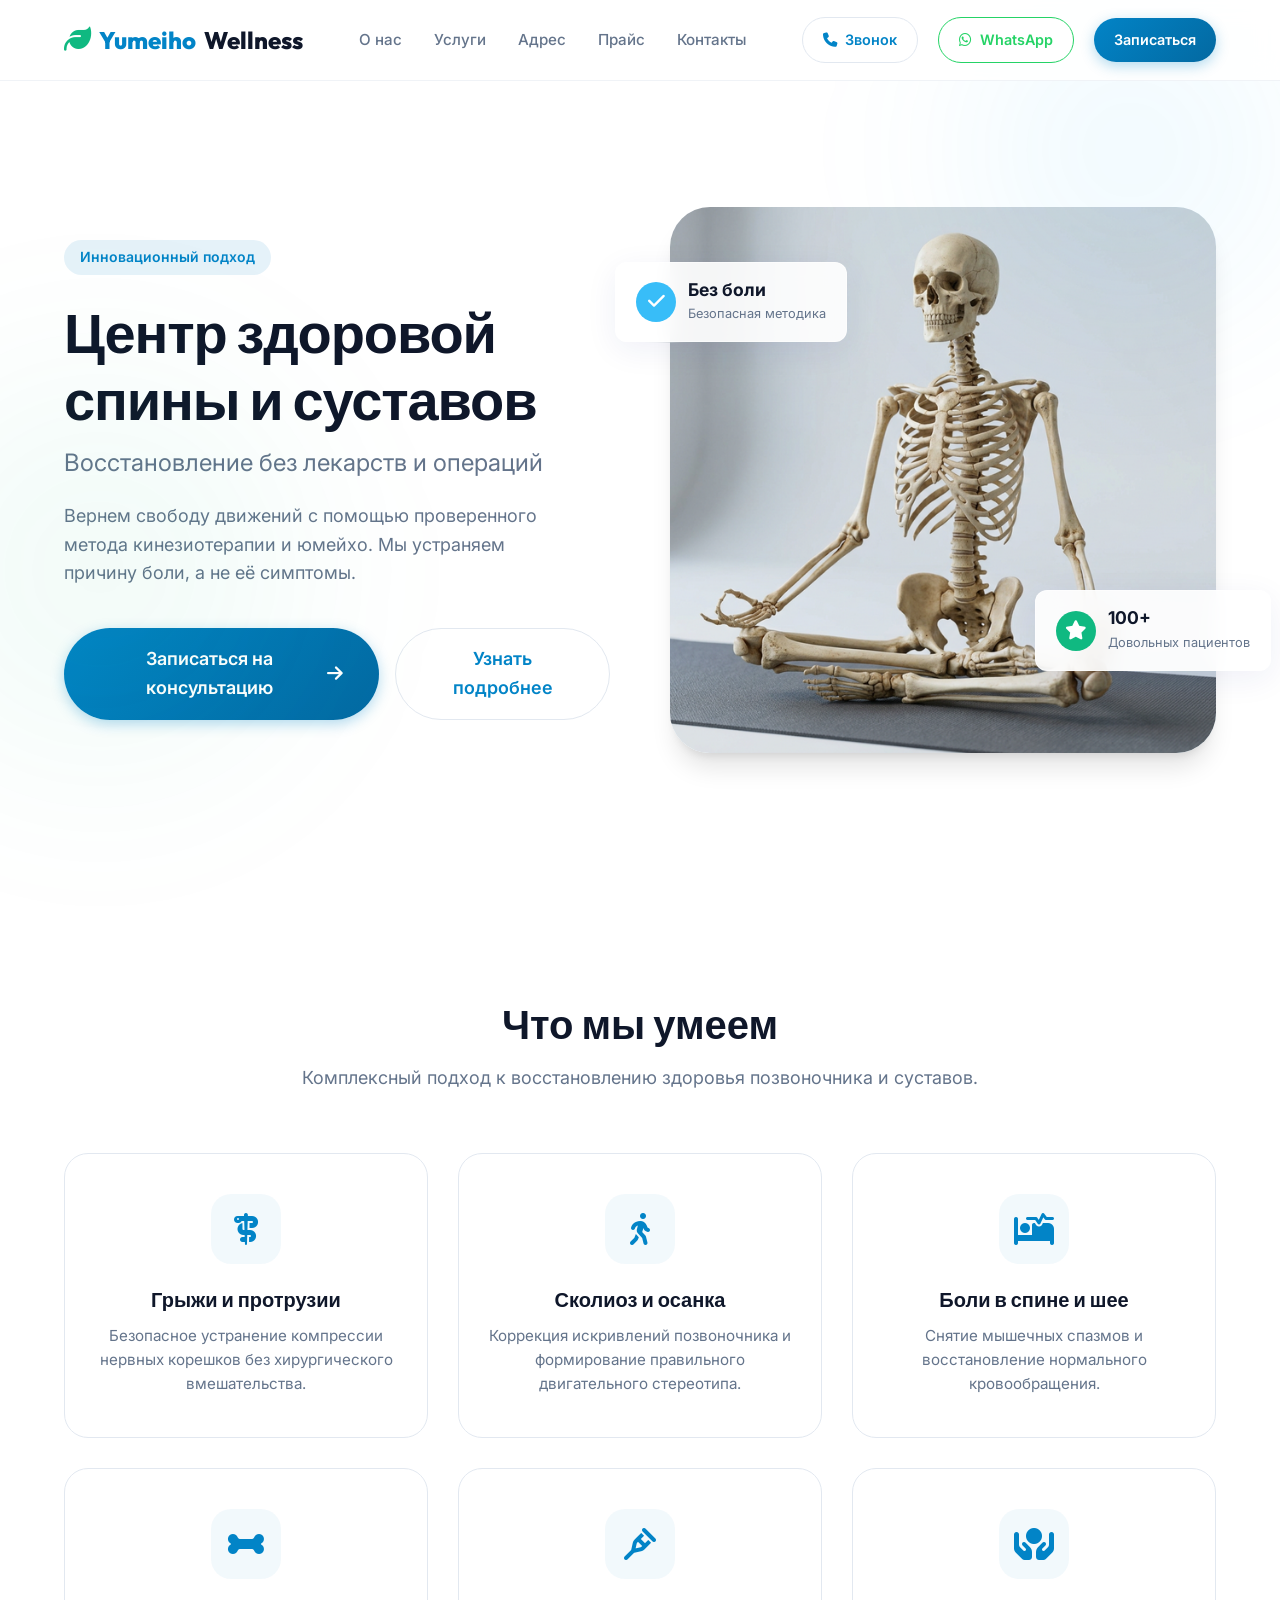
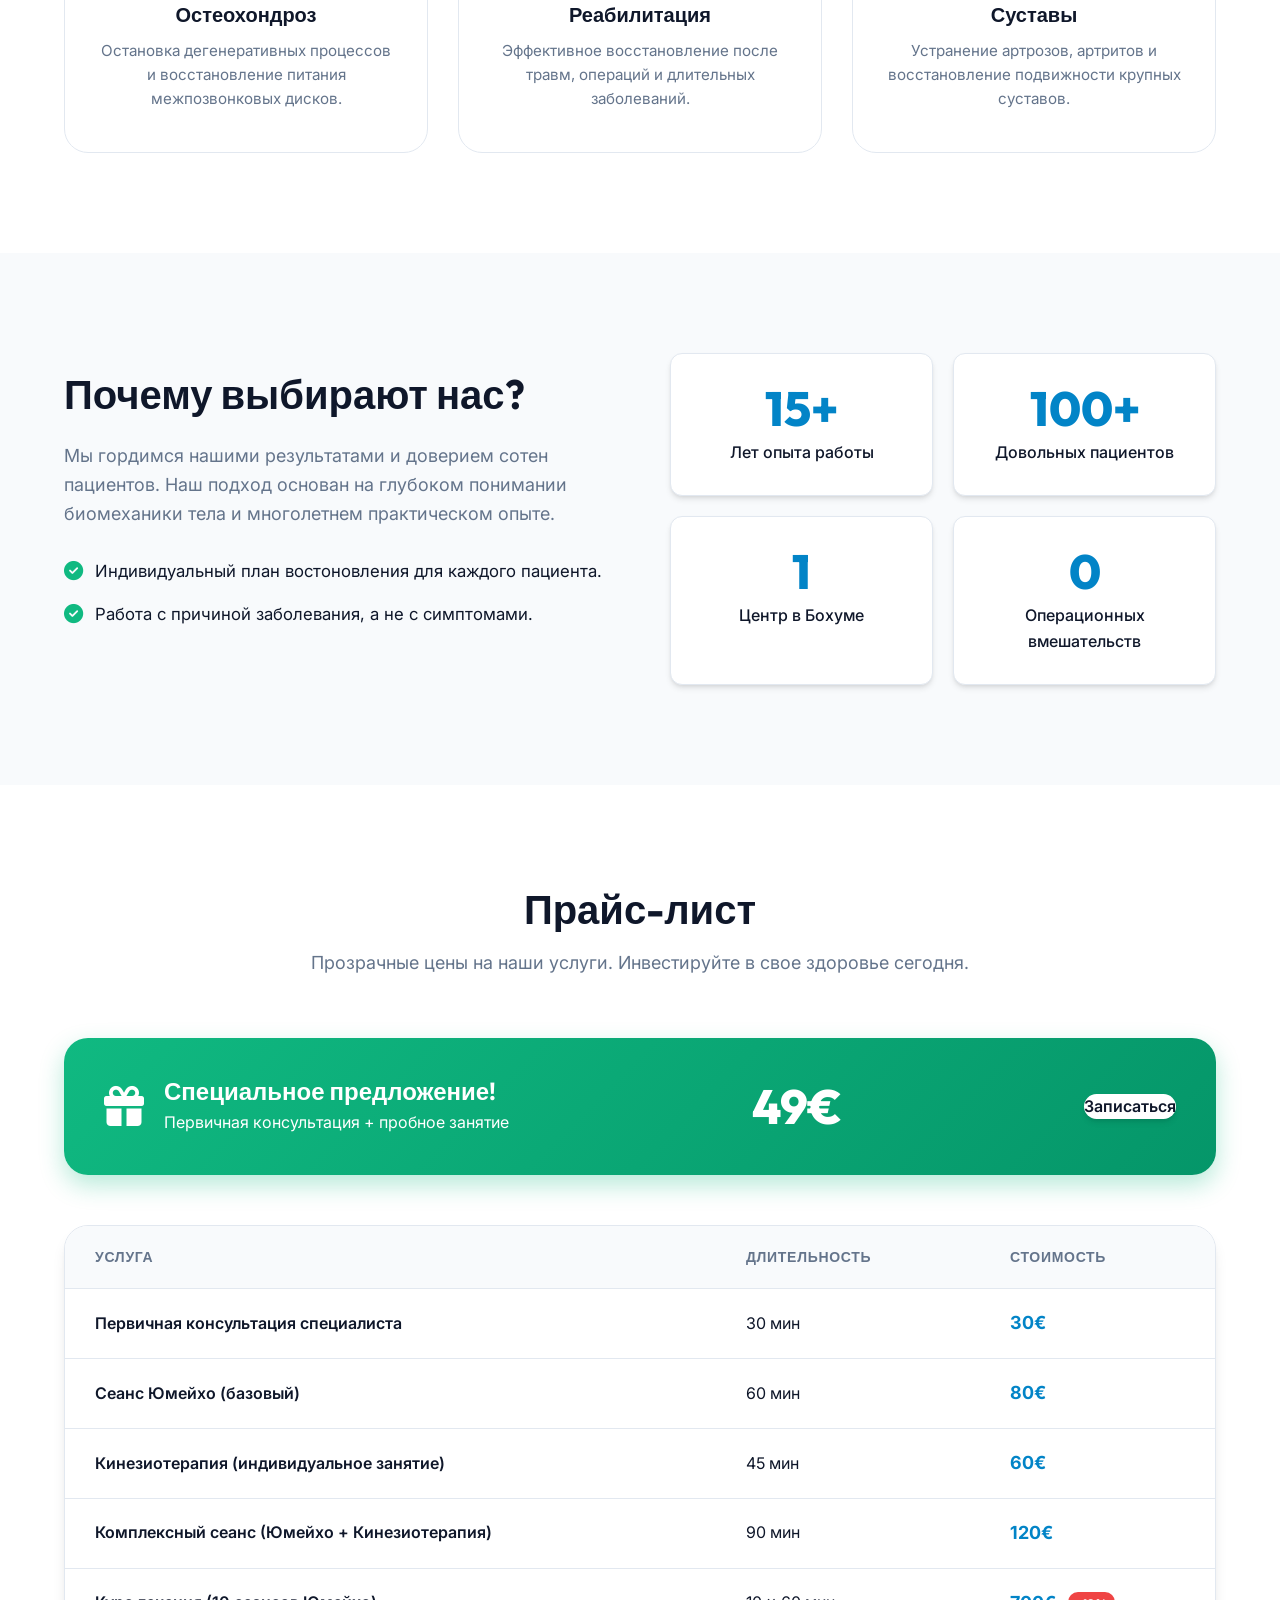
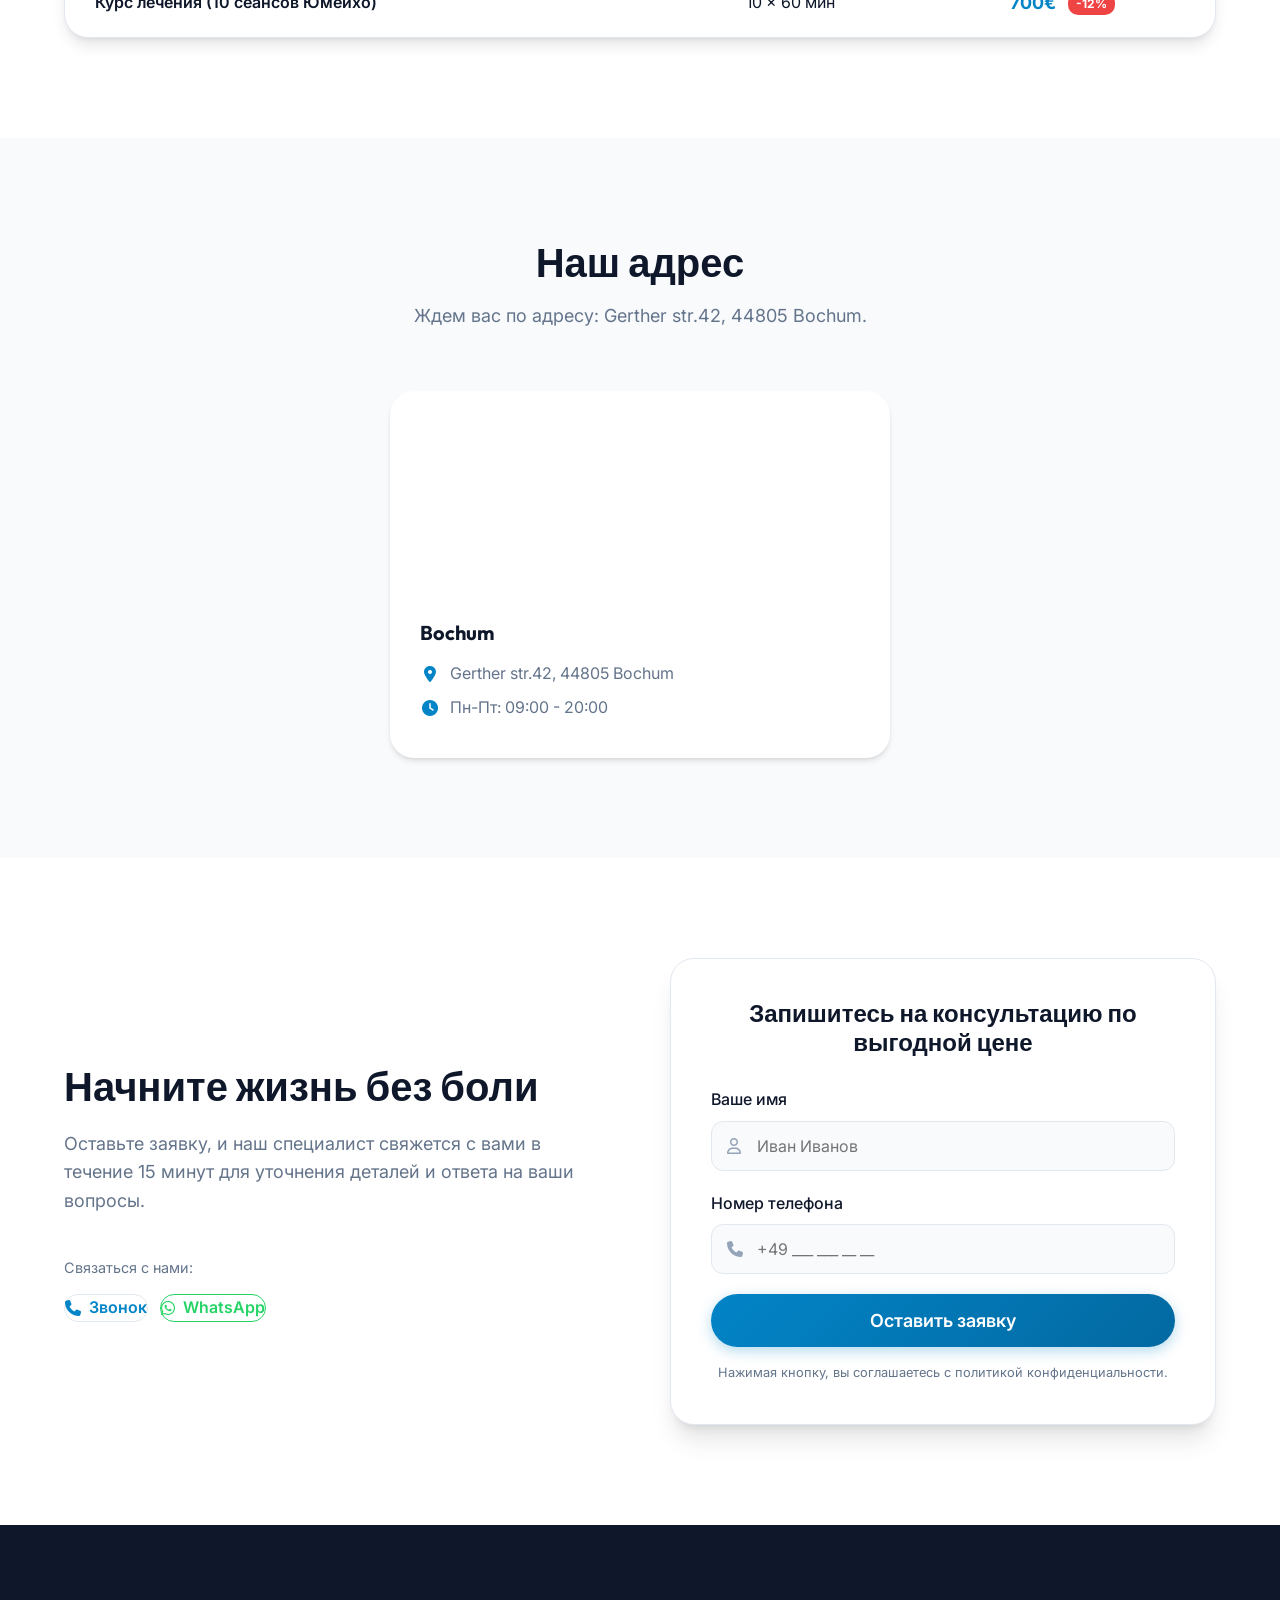
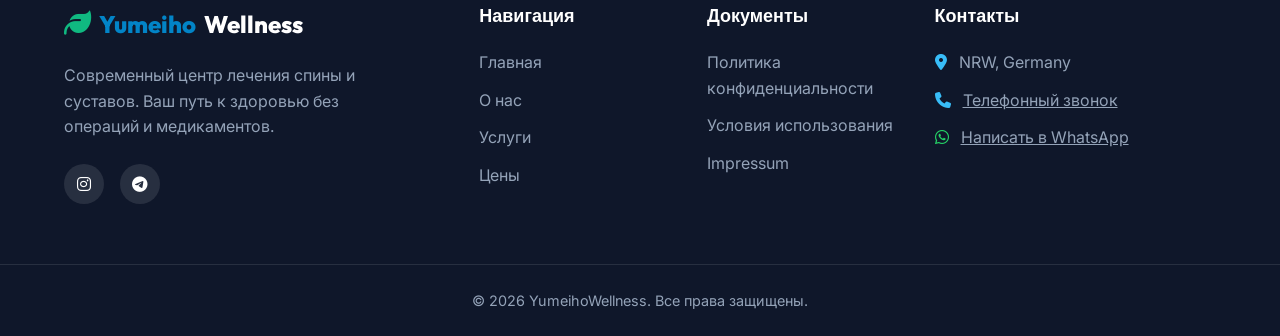
==== index.html @ e738dfe5 "Update website about section text" ====
<!DOCTYPE html>
<html lang="ru">

<head>
    <meta charset="UTF-8">
    <meta name="viewport" content="width=device-width, initial-scale=1.0">
    <title>YumeihoWellness | Центр здоровой спины и суставов</title>
    <meta name="description"
        content="Лечение спины и суставов без лекарств и операций в Германии (NRW). Метод кинезиотерапии, 15+ лет опыта.">
    <!-- Google Fonts -->
    <link rel="preconnect" href="https://fonts.googleapis.com">
    <link rel="preconnect" href="https://fonts.gstatic.com" crossorigin>
    <link
        href="https://fonts.googleapis.com/css2?family=Inter:wght@400;500;600&family=Outfit:wght@300;500;700;800&display=swap"
        rel="stylesheet">
    <!-- FontAwesome for Icons -->
    <link rel="stylesheet" href="https://cdnjs.cloudflare.com/ajax/libs/font-awesome/6.4.0/css/all.min.css">
    <!-- Custom CSS -->
    <link rel="stylesheet" href="styles.css">
</head>

<body>
    <!-- Gradient background decoration -->
    <div class="bg-shape bg-shape-1"></div>
    <div class="bg-shape bg-shape-2"></div>

    <header class="header" id="header">
        <div class="container header-container">
            <a href="#" class="logo">
                <i class="fa-solid fa-leaf"></i> <span>Yumeiho</span>Wellness
            </a>

            <nav class="nav" id="nav">
                <ul class="nav-list">
                    <li><a href="#about" class="nav-link">О нас</a></li>
                    <li><a href="#services" class="nav-link">Услуги</a></li>
                    <li><a href="#clinics" class="nav-link">Адрес</a></li>
                    <li><a href="#prices" class="nav-link">Прайс</a></li>
                    <li><a href="#contact" class="nav-link">Контакты</a></li>
                </ul>
                <div class="header-actions mobile-only">
                    <a href="tel:+4915237241232" class="btn btn-secondary btn-block"><i class="fa-solid fa-phone"></i>
                        Звонок</a>
                    <a href="https://wa.me/4915237241232" class="btn btn-whatsapp btn-block"><i
                            class="fa-brands fa-whatsapp"></i> WhatsApp</a>
                    <a href="#contact" class="btn btn-primary btn-block">Записаться</a>
                </div>
            </nav>

            <div class="header-actions desktop-only">
                <a href="tel:+4915237241232" class="btn btn-secondary btn-sm" title="Обычный звонок"><i
                        class="fa-solid fa-phone"></i> Звонок</a>
                <a href="https://wa.me/4915237241232" class="btn btn-whatsapp btn-sm" title="Написать в WhatsApp"><i
                        class="fa-brands fa-whatsapp"></i> WhatsApp</a>
                <a href="#contact" class="btn btn-primary btn-sm">Записаться</a>
            </div>

            <button class="mobile-toggle" id="mobile-toggle" aria-label="Открыть меню">
                <i class="fa-solid fa-bars"></i>
            </button>
        </div>
    </header>

    <main>
        <!-- Hero Section -->
        <section class="hero" id="home">
            <div class="container hero-container">
                <div class="hero-content">
                    <span class="badge">Инновационный подход</span>
                    <h1 class="hero-title">Центр здоровой спины и суставов</h1>
                    <h2 class="hero-subtitle">Восстановление без лекарств и операций</h2>
                    <p class="hero-text">Вернем свободу движений с помощью проверенного метода кинезиотерапии и
                        юмейхо. Мы устраняем причину боли, а не её симптомы.</p>
                    <div class="hero-buttons">
                        <a href="#contact" class="btn btn-primary btn-lg">Записаться на консультацию <i
                                class="fa-solid fa-arrow-right"></i></a>
                        <a href="#services" class="btn btn-secondary btn-lg">Узнать подробнее</a>
                    </div>
                </div>
                <div class="hero-image">
                    <div class="image-wrapper">
                        <!-- Hero image -->
                        <img src="hero.png" alt="Physiotherapist in rehabilitation center"
                            style="width: 100%; height: 100%; object-fit: cover; border-radius: 40px;">
                        <div class="floating-card card-1">
                            <div class="card-icon"><i class="fa-solid fa-check"></i></div>
                            <div class="card-text">
                                <strong>Без боли</strong>
                                <span>Безопасная методика</span>
                            </div>
                        </div>
                        <div class="floating-card card-2">
                            <div class="card-icon"><i class="fa-solid fa-star"></i></div>
                            <div class="card-text">
                                <strong>100+</strong>
                                <span>Довольных пациентов</span>
                            </div>
                        </div>
                    </div>
                </div>
            </div>
        </section>

        <!-- Services Section -->
        <section class="services section" id="services">
            <div class="container">
                <div class="section-header">
                    <h2 class="section-title">Что мы умеем</h2>
                    <p class="section-subtitle">Комплексный подход к восстановлению здоровья позвоночника и суставов.
                    </p>
                </div>
                <div class="services-grid">
                    <div class="service-card">
                        <div class="service-icon"><i class="fa-solid fa-staff-snake"></i></div>
                        <h3 class="service-title">Грыжи и протрузии</h3>
                        <p class="service-desc">Безопасное устранение компрессии нервных корешков без хирургического
                            вмешательства.</p>
                    </div>
                    <div class="service-card">
                        <div class="service-icon"><i class="fa-solid fa-person-walking"></i></div>
                        <h3 class="service-title">Сколиоз и осанка</h3>
                        <p class="service-desc">Коррекция искривлений позвоночника и формирование правильного
                            двигательного стереотипа.</p>
                    </div>
                    <div class="service-card">
                        <div class="service-icon"><i class="fa-solid fa-bed-pulse"></i></div>
                        <h3 class="service-title">Боли в спине и шее</h3>
                        <p class="service-desc">Снятие мышечных спазмов и восстановление нормального кровообращения.</p>
                    </div>
                    <div class="service-card">
                        <div class="service-icon"><i class="fa-solid fa-bone"></i></div>
                        <h3 class="service-title">Остеохондроз</h3>
                        <p class="service-desc">Остановка дегенеративных процессов и восстановление питания
                            межпозвонковых дисков.</p>
                    </div>
                    <div class="service-card">
                        <div class="service-icon"><i class="fa-solid fa-crutch"></i></div>
                        <h3 class="service-title">Реабилитация</h3>
                        <p class="service-desc">Эффективное восстановление после травм, операций и длительных
                            заболеваний.</p>
                    </div>
                    <div class="service-card">
                        <div class="service-icon"><i class="fa-solid fa-hands-holding-circle"></i></div>
                        <h3 class="service-title">Суставы</h3>
                        <p class="service-desc">Устранение артрозов, артритов и восстановление подвижности крупных
                            суставов.</p>
                    </div>
                </div>
            </div>
        </section>

        <!-- About / Advantages Section -->
        <section class="about section bg-light" id="about">
            <div class="container">
                <div class="about-grid">
                    <div class="about-content">
                        <h2 class="section-title text-left">Почему выбирают нас?</h2>
                        <p class="about-text">Мы гордимся нашими результатами и доверием сотен пациентов. Наш подход
                            основан на глубоком понимании биомеханики тела и многолетнем практическом опыте.</p>
                        <ul class="about-list">
                        <li><i class="fa-solid fa-circle-check"></i> Индивидуальный план востоновления для каждого
                                пациента.</li>
                            <li><i class="fa-solid fa-circle-check"></i> Работа с причиной заболевания, а не с
                                симптомами.</li>
                        </ul>
                    </div>
                    <div class="stats-grid">
                        <div class="stat-card">
                            <div class="stat-number">15+</div>
                            <div class="stat-label">Лет опыта работы</div>
                        </div>
                        <div class="stat-card">
                            <div class="stat-number">100+</div>
                            <div class="stat-label">Довольных пациентов</div>
                        </div>
                        <div class="stat-card">
                            <div class="stat-number">1</div>
                            <div class="stat-label">Центр в Бохуме</div>
                        </div>
                        <div class="stat-card">
                            <div class="stat-number">0</div>
                            <div class="stat-label">Операционных вмешательств</div>
                        </div>
                    </div>
                </div>
            </div>
        </section>

        <!-- Pricing Section -->
        <section class="pricing section" id="prices">
            <div class="container">
                <div class="section-header">
                    <h2 class="section-title">Прайс-лист</h2>
                    <p class="section-subtitle">Прозрачные цены на наши услуги. Инвестируйте в свое здоровье сегодня.
                    </p>
                </div>

                <div class="special-offer">
                    <div class="offer-content">
                        <div class="offer-icon"><i class="fa-solid fa-gift"></i></div>
                        <div class="offer-text">
                            <h3>Специальное предложение!</h3>
                            <p>Первичная консультация + пробное занятие</p>
                        </div>
                    </div>
                    <div class="offer-price">49€</div>
                    <a href="#contact" class="btn btn-white">Записаться</a>
                </div>

                <div class="table-container">
                    <table class="pricing-table">
                        <thead>
                            <tr>
                                <th>Услуга</th>
                                <th>Длительность</th>
                                <th>Стоимость</th>
                            </tr>
                        </thead>
                        <tbody>
                            <tr>
                                <td data-label="Услуга">Первичная консультация специалиста</td>
                                <td data-label="Длительность">30 мин</td>
                                <td data-label="Стоимость">30€</td>
                            </tr>
                            <tr>
                                <td data-label="Услуга">Сеанс Юмейхо (базовый)</td>
                                <td data-label="Длительность">60 мин</td>
                                <td data-label="Стоимость">80€</td>
                            </tr>
                            <tr>
                                <td data-label="Услуга">Кинезиотерапия (индивидуальное занятие)</td>
                                <td data-label="Длительность">45 мин</td>
                                <td data-label="Стоимость">60€</td>
                            </tr>
                            <tr>
                                <td data-label="Услуга">Комплексный сеанс (Юмейхо + Кинезиотерапия)</td>
                                <td data-label="Длительность">90 мин</td>
                                <td data-label="Стоимость">120€</td>
                            </tr>
                            <tr>
                                <td data-label="Услуга">Курс лечения (10 сеансов Юмейхо)</td>
                                <td data-label="Длительность">10 × 60 мин</td>
                                <td data-label="Стоимость">700€ <span class="discount">-12%</span></td>
                            </tr>
                        </tbody>
                    </table>
                </div>
            </div>
        </section>

        <!-- Locations Section -->
        <section class="locations section bg-light" id="clinics">
            <div class="container">
                <div class="section-header">
                    <h2 class="section-title">Наш адрес</h2>
                    <p class="section-subtitle">Ждем вас по адресу: Gerther str.42, 44805 Bochum.</p>
                </div>

                <div class="locations-grid" style="grid-template-columns: 1fr; max-width: 500px; margin: 0 auto;">
                    <div class="location-card">
                        <div class="location-image" style="padding: 0; background: none; font-size: initial;">
                            <iframe
                                src="https://www.google.com/maps/embed?pb=!1m18!1m12!1m3!1d2483.5659858641154!2d7.279867915767562!3d51.50284717963494!2m3!1f0!2f0!3f0!3m2!1i1024!2i768!4f13.1!3m3!1m2!1s0x47b919d85cf61d5f%3A0x6a16174d1aab2a1b!2sGerther%20Str.%2042%2C%2044805%20Bochum%2C%20Germany!5e0!3m2!1sen!2sua!4v1680123456789!5m2!1sen!2sua"
                                width="100%" height="100%" style="border:0;" allowfullscreen="" loading="lazy"
                                referrerpolicy="no-referrer-when-downgrade">
                            </iframe>
                        </div>
                        <div class="location-info">
                            <h3>Bochum</h3>
                            <p><i class="fa-solid fa-location-dot"></i> Gerther str.42, 44805 Bochum</p>
                            <p><i class="fa-solid fa-clock"></i> Пн-Пт: 09:00 - 20:00</p>
                        </div>
                    </div>
                </div>
            </div>
        </section>

        <!-- Contact Section -->
        <section class="contact section" id="contact">
            <div class="container contact-container">
                <div class="contact-info">
                    <h2>Начните жизнь без боли</h2>
                    <p>Оставьте заявку, и наш специалист свяжется с вами в течение 15 минут для уточнения деталей и
                        ответа на ваши вопросы.</p>

                    <div class="contact-methods">
                        <div class="method-item" style="align-items: flex-start; flex-direction: column; gap: 15px;">
                            <span style="color: var(--text-muted); font-size: 0.9rem;">Связаться с нами:</span>
                            <div style="display: flex; gap: 12px; flex-wrap: wrap;">
                                <a href="tel:+4915237241232" class="btn btn-secondary"><i class="fa-solid fa-phone"></i>
                                    Звонок</a>
                                <a href="https://wa.me/4915237241232" class="btn btn-whatsapp"><i
                                        class="fa-brands fa-whatsapp"></i> WhatsApp</a>
                            </div>
                        </div>
                    </div>
                </div>

                <div class="contact-form-wrapper">
                    <h3 class="form-title">Запишитесь на консультацию по выгодной цене</h3>
                    <form id="booking-form" class="contact-form">
                        <div class="form-group">
                            <label for="name">Ваше имя</label>
                            <div class="input-icon-wrapper">
                                <i class="fa-regular fa-user"></i>
                                <input type="text" id="name" name="name" required placeholder="Иван Иванов">
                            </div>
                        </div>
                        <div class="form-group">
                            <label for="phone">Номер телефона</label>
                            <div class="input-icon-wrapper">
                                <i class="fa-solid fa-phone"></i>
                                <input type="tel" id="phone" name="phone" required placeholder="+49 ___ ___ __ __">
                            </div>
                        </div>
                        <button type="submit" class="btn btn-primary btn-block btn-lg">Оставить заявку</button>
                        <p class="form-disclaimer">Нажимая кнопку, вы соглашаетесь с политикой конфиденциальности.</p>
                    </form>
                </div>
            </div>
        </section>
    </main>

    <footer class="footer">
        <div class="container footer-container">
            <div class="footer-col brand-col">
                <a href="#" class="logo footer-logo">
                    <i class="fa-solid fa-leaf"></i> <span>Yumeiho</span>Wellness
                </a>
                <p class="footer-desc">Современный центр лечения спины и суставов. Ваш путь к здоровью без операций и
                    медикаментов.</p>
                <div class="social-links">
                    <a href="https://www.instagram.com/pavellboyko?utm_source=qr&igsh=MWJweXhraHlmbHIwdA=="
                        target="_blank" rel="noopener noreferrer" aria-label="Instagram"><i
                            class="fa-brands fa-instagram"></i></a>
                    <a href="https://t.me/PavelKostopravbot" target="_blank" rel="noopener noreferrer"
                        aria-label="Telegram"><i class="fa-brands fa-telegram"></i></a>
                </div>
            </div>

            <div class="footer-col">
                <h4>Навигация</h4>
                <ul class="footer-links">
                    <li><a href="#home">Главная</a></li>
                    <li><a href="#about">О нас</a></li>
                    <li><a href="#services">Услуги</a></li>
                    <li><a href="#prices">Цены</a></li>
                </ul>
            </div>

            <div class="footer-col">
                <h4>Документы</h4>
                <ul class="footer-links">
                    <li><a href="#">Политика конфиденциальности</a></li>
                    <li><a href="#">Условия использования</a></li>
                    <li><a href="#">Impressum</a></li>
                </ul>
            </div>

            <div class="footer-col">
                <h4>Контакты</h4>
                <ul class="footer-links contact-list">
                    <li><i class="fa-solid fa-location-dot"></i> NRW, Germany</li>
                    <li><i class="fa-solid fa-phone"></i> <a href="tel:+4915237241232"
                            style="text-decoration: underline;">Телефонный звонок</a></li>
                    <li><i class="fa-brands fa-whatsapp" style="color: #25D366;"></i> <a
                            href="https://wa.me/4915237241232" style="text-decoration: underline;">Написать в WhatsApp</a>
                    </li>
                </ul>
            </div>
        </div>
        <div class="footer-bottom">
            <div class="container">
                <p>&copy; 2026 YumeihoWellness. Все права защищены.</p>
            </div>
        </div>
    </footer>

    <script src="script.js"></script>
</body>

</html>
---- styles.css ----
/* Variables */
:root {
    /* Colors */
    --primary: #0284c7;
    /* Medical Blue */
    --primary-light: #38bdf8;
    --primary-dark: #0369a1;
    --secondary: #10b981;
    /* Soft Green */
    --secondary-hover: #059669;

    --bg-main: #ffffff;
    --bg-light: #f8fafc;
    --bg-card: #ffffff;

    --text-main: #0f172a;
    --text-muted: #64748b;
    --text-light: #94a3b8;

    --border: #e2e8f0;

    /* Typography */
    --font-heading: 'Outfit', sans-serif;
    --font-body: 'Inter', sans-serif;

    /* Shadows & Transitions */
    --shadow-sm: 0 1px 2px 0 rgb(0 0 0 / 0.05);
    --shadow-md: 0 4px 6px -1px rgb(0 0 0 / 0.1), 0 2px 4px -2px rgb(0 0 0 / 0.1);
    --shadow-lg: 0 10px 15px -3px rgb(0 0 0 / 0.1), 0 4px 6px -4px rgb(0 0 0 / 0.1);
    --shadow-xl: 0 20px 25px -5px rgb(0 0 0 / 0.1), 0 8px 10px -6px rgb(0 0 0 / 0.1);
    --shadow-glass: 0 8px 32px 0 rgba(31, 38, 135, 0.07);

    --transition: all 0.3s cubic-bezier(0.4, 0, 0.2, 1);
    --radius-md: 12px;
    --radius-lg: 24px;
}

/* Reset & Base */
*,
*::before,
*::after {
    box-sizing: border-box;
    margin: 0;
    padding: 0;
}

html {
    scroll-behavior: smooth;
    scroll-padding-top: 80px;
    /* For fixed header */
}

body {
    font-family: var(--font-body);
    font-size: 16px;
    line-height: 1.6;
    color: var(--text-main);
    background-color: var(--bg-main);
    overflow-x: hidden;
}

img {
    max-width: 100%;
    height: auto;
    display: block;
}

a {
    text-decoration: none;
    color: inherit;
    transition: var(--transition);
}

ul {
    list-style: none;
}

/* Layout */
.container {
    width: 100%;
    max-width: 1200px;
    margin: 0 auto;
    padding: 0 24px;
}

.section {
    padding: 100px 0;
    position: relative;
    z-index: 2;
}

.bg-light {
    background-color: var(--bg-light);
}

/* Typography */
h1,
h2,
h3,
h4,
h5,
h6 {
    font-family: var(--font-heading);
    font-weight: 700;
    line-height: 1.2;
    color: var(--text-main);
}

.section-header {
    text-align: center;
    max-width: 800px;
    margin: 0 auto 60px;
}

.section-title {
    font-size: 2.5rem;
    margin-bottom: 16px;
    position: relative;
    display: inline-block;
}

.section-title.text-left {
    text-align: left;
    margin-bottom: 24px;
}

.section-subtitle {
    font-size: 1.125rem;
    color: var(--text-muted);
}

/* Buttons */
.btn {
    display: inline-flex;
    align-items: center;
    justify-content: center;
    gap: 8px;
    font-weight: 600;
    border-radius: 50px;
    transition: var(--transition);
    cursor: pointer;
    border: none;
    font-family: var(--font-body);
    text-align: center;
}

.btn-sm {
    padding: 10px 20px;
    font-size: 0.9rem;
}

.btn-md {
    padding: 14px 28px;
    font-size: 1rem;
}

.btn-lg {
    padding: 16px 36px;
    font-size: 1.125rem;
}

.btn-block {
    width: 100%;
}

.btn-primary {
    background: linear-gradient(135deg, var(--primary) 0%, var(--primary-dark) 100%);
    color: white;
    box-shadow: 0 4px 14px rgba(2, 132, 199, 0.3);
}

.btn-primary:hover {
    transform: translateY(-2px);
    box-shadow: 0 6px 20px rgba(2, 132, 199, 0.4);
    color: white;
}

.btn-secondary {
    background: white;
    color: var(--primary);
    border: 1px solid var(--border);
}

.btn-secondary:hover {
    border-color: var(--primary);
    background: var(--bg-light);
    transform: translateY(-2px);
}

.btn-white {
    background: white;
    color: var(--text-main);
    box-shadow: var(--shadow-md);
}

.btn-white:hover {
    transform: translateY(-2px);
    box-shadow: var(--shadow-lg);
}

.btn-whatsapp {
    background: white;
    color: #25D366;
    border: 1px solid #25D366;
}

.btn-whatsapp:hover {
    background: #f0fdf4;
    border-color: #16a34a;
    color: #16a34a;
    transform: translateY(-2px);
}

/* Background Decorations */
.bg-shape {
    position: absolute;
    border-radius: 50%;
    filter: blur(80px);
    z-index: 1;
    opacity: 0.5;
    pointer-events: none;
}

.bg-shape-1 {
    top: -100px;
    right: -100px;
    width: 500px;
    height: 500px;
    background: radial-gradient(circle, rgba(56, 189, 248, 0.2) 0%, rgba(2, 132, 199, 0) 70%);
}

.bg-shape-2 {
    top: 30%;
    left: -200px;
    width: 600px;
    height: 600px;
    background: radial-gradient(circle, rgba(16, 185, 129, 0.15) 0%, rgba(16, 185, 129, 0) 70%);
}

/* Header & Nav */
.header {
    position: fixed;
    top: 0;
    left: 0;
    width: 100%;
    z-index: 100;
    background: rgba(255, 255, 255, 0.85);
    backdrop-filter: blur(12px);
    -webkit-backdrop-filter: blur(12px);
    border-bottom: 1px solid rgba(226, 232, 240, 0.5);
    transition: var(--transition);
}

.header.scrolled {
    box-shadow: var(--shadow-sm);
    background: rgba(255, 255, 255, 0.95);
}

.header-container {
    display: flex;
    justify-content: space-between;
    align-items: center;
    height: 80px;
}

.logo {
    font-family: var(--font-heading);
    font-size: 1.5rem;
    font-weight: 800;
    color: var(--text-main);
    display: flex;
    align-items: center;
    gap: 8px;
}

.logo span {
    color: var(--primary);
}

.logo i {
    color: var(--secondary);
    font-size: 1.7rem;
}

.nav-list {
    display: flex;
    gap: 32px;
}

.nav-link {
    font-weight: 500;
    color: var(--text-muted);
    font-size: 0.95rem;
    position: relative;
    padding: 8px 0;
}

.nav-link::after {
    content: '';
    position: absolute;
    bottom: 0;
    left: 0;
    width: 0;
    height: 2px;
    background: var(--primary);
    transition: var(--transition);
}

.nav-link:hover,
.nav-link.active {
    color: var(--primary);
}

.nav-link:hover::after,
.nav-link.active::after {
    width: 100%;
}

.header-actions {
    display: flex;
    align-items: center;
    gap: 20px;
}

.phone-link {
    font-weight: 600;
    color: var(--text-main);
    display: flex;
    align-items: center;
    gap: 8px;
}

.phone-link i {
    color: var(--primary);
}

.phone-link:hover {
    color: var(--primary);
}

.mobile-toggle {
    display: none;
    background: none;
    border: none;
    font-size: 1.5rem;
    color: var(--text-main);
    cursor: pointer;
}

.mobile-only {
    display: none;
}

/* Hero Section */
.hero {
    padding: 160px 0 100px;
    min-height: 100vh;
    display: flex;
    align-items: center;
    position: relative;
    overflow: hidden;
}

.hero-container {
    display: grid;
    grid-template-columns: 1fr 1fr;
    gap: 60px;
    align-items: center;
}

.badge {
    display: inline-block;
    padding: 6px 16px;
    background: rgba(2, 132, 199, 0.1);
    color: var(--primary);
    border-radius: 50px;
    font-weight: 600;
    font-size: 0.875rem;
    margin-bottom: 24px;
}

.hero-title {
    font-size: 3.5rem;
    margin-bottom: 16px;
    letter-spacing: -0.02em;
}

.hero-subtitle {
    font-size: 1.5rem;
    font-weight: 400;
    color: var(--text-muted);
    margin-bottom: 24px;
    font-family: var(--font-body);
}

.hero-text {
    font-size: 1.125rem;
    color: var(--text-muted);
    margin-bottom: 40px;
    max-width: 500px;
}

.hero-buttons {
    display: flex;
    gap: 16px;
}

.hero-image {
    position: relative;
}

.image-wrapper {
    position: relative;
    width: 100%;
    aspect-ratio: 1;
    background: linear-gradient(135deg, var(--bg-light) 0%, #e0f2fe 100%);
    border-radius: 40px;
    display: flex;
    align-items: center;
    justify-content: center;
    box-shadow: var(--shadow-xl);
}

.hero-illustration {
    font-size: 8rem;
    color: var(--primary);
    opacity: 0.8;
}

.floating-card {
    position: absolute;
    background: rgba(255, 255, 255, 0.9);
    backdrop-filter: blur(10px);
    padding: 16px 20px;
    border-radius: var(--radius-md);
    box-shadow: var(--shadow-glass);
    display: flex;
    align-items: center;
    gap: 12px;
    border: 1px solid rgba(255, 255, 255, 0.5);
    animation: float 6s ease-in-out infinite;
}

.card-1 {
    top: 10%;
    left: -10%;
    animation-delay: 0s;
}

.card-2 {
    bottom: 15%;
    right: -10%;
    animation-delay: 3s;
}

.card-icon {
    width: 40px;
    height: 40px;
    border-radius: 50%;
    background: var(--primary-light);
    color: white;
    display: flex;
    align-items: center;
    justify-content: center;
    font-size: 1.2rem;
}

.card-2 .card-icon {
    background: var(--secondary);
}

.card-text strong {
    display: block;
    font-size: 1.1rem;
    color: var(--text-main);
    line-height: 1.2;
}

.card-text span {
    font-size: 0.8rem;
    color: var(--text-muted);
}

@keyframes float {
    0% {
        transform: translateY(0px);
    }

    50% {
        transform: translateY(-15px);
    }

    100% {
        transform: translateY(0px);
    }
}

/* Services */
.services-grid {
    display: grid;
    grid-template-columns: repeat(3, 1fr);
    gap: 30px;
}

.service-card {
    background: var(--bg-card);
    border-radius: var(--radius-lg);
    padding: 40px 30px;
    border: 1px solid var(--border);
    transition: var(--transition);
    text-align: center;
}

.service-card:hover {
    transform: translateY(-10px);
    box-shadow: var(--shadow-xl);
    border-color: transparent;
}

.service-icon {
    width: 70px;
    height: 70px;
    border-radius: 20px;
    background: rgba(2, 132, 199, 0.05);
    color: var(--primary);
    display: inline-flex;
    align-items: center;
    justify-content: center;
    font-size: 2rem;
    margin-bottom: 24px;
    transition: var(--transition);
}

.service-card:hover .service-icon {
    background: var(--primary);
    color: white;
}

.service-title {
    font-size: 1.25rem;
    margin-bottom: 12px;
}

.service-desc {
    color: var(--text-muted);
    font-size: 0.95rem;
}

/* About / Advantages */
.about-grid {
    display: grid;
    grid-template-columns: 1fr 1fr;
    gap: 60px;
    align-items: center;
}

.about-text {
    font-size: 1.125rem;
    color: var(--text-muted);
    margin-bottom: 30px;
}

.about-list {
    margin-bottom: 40px;
}

.about-list li {
    display: flex;
    align-items: flex-start;
    gap: 12px;
    margin-bottom: 16px;
    font-size: 1.05rem;
}

.about-list i {
    color: var(--secondary);
    font-size: 1.2rem;
    margin-top: 4px;
}

.stats-grid {
    display: grid;
    grid-template-columns: repeat(2, 1fr);
    gap: 20px;
}

.stat-card {
    background: var(--bg-card);
    padding: 30px;
    border-radius: var(--radius-md);
    box-shadow: var(--shadow-md);
    text-align: center;
    border: 1px solid var(--border);
}

.stat-number {
    font-family: var(--font-heading);
    font-size: 3rem;
    font-weight: 800;
    color: var(--primary);
    line-height: 1;
    margin-bottom: 8px;
}

.stat-label {
    font-weight: 500;
    color: var(--text-main);
}

/* Pricing */
.special-offer {
    background: linear-gradient(135deg, var(--secondary) 0%, var(--secondary-hover) 100%);
    color: white;
    border-radius: var(--radius-lg);
    padding: 30px 40px;
    display: flex;
    align-items: center;
    justify-content: space-between;
    margin-bottom: 50px;
    box-shadow: 0 10px 25px rgba(16, 185, 129, 0.3);
}

.offer-content {
    display: flex;
    align-items: center;
    gap: 20px;
}

.offer-icon {
    font-size: 2.5rem;
}

.offer-text h3 {
    color: white;
    margin-bottom: 4px;
    font-size: 1.5rem;
}

.offer-price {
    font-family: var(--font-heading);
    font-size: 3rem;
    font-weight: 800;
}

.table-container {
    overflow-x: auto;
    background: var(--bg-card);
    border-radius: var(--radius-lg);
    box-shadow: var(--shadow-lg);
    border: 1px solid var(--border);
}

.pricing-table {
    width: 100%;
    border-collapse: collapse;
    min-width: 600px;
}

.pricing-table th,
.pricing-table td {
    padding: 20px 30px;
    text-align: left;
    border-bottom: 1px solid var(--border);
}

.pricing-table th {
    background: var(--bg-light);
    font-family: var(--font-heading);
    font-weight: 600;
    color: var(--text-muted);
    text-transform: uppercase;
    font-size: 0.875rem;
    letter-spacing: 0.05em;
}

.pricing-table tr:last-child td {
    border-bottom: none;
}

.pricing-table tbody tr {
    transition: var(--transition);
}

.pricing-table tbody tr:hover {
    background: var(--bg-light);
}

.pricing-table td:first-child {
    font-weight: 600;
    color: var(--text-main);
}

.pricing-table td:last-child {
    font-weight: 700;
    color: var(--primary);
    font-size: 1.125rem;
}

.discount {
    display: inline-block;
    background: #ef4444;
    color: white;
    font-size: 0.75rem;
    padding: 2px 8px;
    border-radius: 10px;
    margin-left: 8px;
    vertical-align: middle;
}

/* Locations */
.locations-grid {
    display: grid;
    grid-template-columns: repeat(3, 1fr);
    gap: 30px;
}

.location-card {
    background: var(--bg-card);
    border-radius: var(--radius-lg);
    overflow: hidden;
    box-shadow: var(--shadow-md);
    transition: var(--transition);
}

.location-card:hover {
    transform: translateY(-5px);
    box-shadow: var(--shadow-xl);
}

.location-image {
    height: 200px;
    background: #e2e8f0;
    display: flex;
    align-items: center;
    justify-content: center;
    font-size: 4rem;
    color: var(--text-light);
}

.location-info {
    padding: 30px;
}

.location-info h3 {
    font-size: 1.25rem;
    margin-bottom: 16px;
}

.location-info p {
    color: var(--text-muted);
    margin-bottom: 8px;
    display: flex;
    align-items: center;
    gap: 10px;
}

.location-info i {
    color: var(--primary);
    width: 20px;
    text-align: center;
}

/* Contact / Form */
.contact-container {
    display: grid;
    grid-template-columns: 1fr 1fr;
    gap: 60px;
    align-items: center;
}

.contact-info h2 {
    font-size: 2.5rem;
    margin-bottom: 20px;
}

.contact-info p {
    font-size: 1.125rem;
    color: var(--text-muted);
    margin-bottom: 40px;
}

.contact-methods {
    display: flex;
    flex-direction: column;
    gap: 24px;
}

.method-item {
    display: flex;
    align-items: center;
    gap: 20px;
}

.method-icon {
    width: 60px;
    height: 60px;
    border-radius: 50%;
    background: rgba(16, 185, 129, 0.1);
    color: var(--secondary);
    display: flex;
    align-items: center;
    justify-content: center;
    font-size: 1.5rem;
}

.method-text span {
    display: block;
    color: var(--text-muted);
    font-size: 0.9rem;
}

.method-text strong {
    font-size: 1.25rem;
    color: var(--text-main);
}

.contact-form-wrapper {
    background: var(--bg-card);
    padding: 40px;
    border-radius: var(--radius-lg);
    box-shadow: var(--shadow-xl);
    border: 1px solid var(--border);
}

.form-title {
    font-size: 1.5rem;
    margin-bottom: 30px;
    text-align: center;
}

.form-group {
    margin-bottom: 20px;
}

.form-group label {
    display: block;
    margin-bottom: 8px;
    font-weight: 500;
    color: var(--text-main);
}

.input-icon-wrapper {
    position: relative;
}

.input-icon-wrapper i {
    position: absolute;
    left: 16px;
    top: 50%;
    transform: translateY(-50%);
    color: var(--text-light);
}

.input-icon-wrapper input {
    width: 100%;
    padding: 14px 16px 14px 45px;
    border: 1px solid var(--border);
    border-radius: var(--radius-md);
    font-family: var(--font-body);
    font-size: 1rem;
    transition: var(--transition);
    background: var(--bg-light);
    outline: none;
}

.input-icon-wrapper input:focus {
    border-color: var(--primary);
    background: white;
    box-shadow: 0 0 0 4px rgba(2, 132, 199, 0.1);
}

.form-disclaimer {
    margin-top: 16px;
    font-size: 0.8rem;
    color: var(--text-muted);
    text-align: center;
}

/* Footer */
.footer {
    background: var(--text-main);
    color: white;
    padding-top: 80px;
}

.footer-container {
    display: grid;
    grid-template-columns: 2fr 1fr 1fr 1.5fr;
    gap: 40px;
    margin-bottom: 60px;
}

.footer-logo {
    color: white;
    margin-bottom: 20px;
}

.footer-desc {
    color: var(--text-light);
    margin-bottom: 24px;
    max-width: 300px;
}

.social-links {
    display: flex;
    gap: 16px;
}

.social-links a {
    width: 40px;
    height: 40px;
    border-radius: 50%;
    background: rgba(255, 255, 255, 0.1);
    display: flex;
    align-items: center;
    justify-content: center;
    color: white;
    transition: var(--transition);
}

.social-links a:hover {
    background: var(--primary);
    transform: translateY(-3px);
}

.footer-col h4 {
    color: white;
    font-size: 1.125rem;
    margin-bottom: 24px;
}

.footer-links li {
    margin-bottom: 12px;
}

.footer-links a {
    color: var(--text-light);
}

.footer-links a:hover {
    color: white;
    padding-left: 5px;
}

.contact-list li {
    color: var(--text-light);
    display: flex;
    gap: 12px;
}

.contact-list i {
    color: var(--primary-light);
    margin-top: 4px;
}

.footer-bottom {
    border-top: 1px solid rgba(255, 255, 255, 0.1);
    padding: 24px 0;
    text-align: center;
    color: var(--text-light);
    font-size: 0.9rem;
}

/* Mobile & Tablet Responsiveness */
@media (max-width: 1024px) {
    .hero-title {
        font-size: 3rem;
    }

    .services-grid {
        grid-template-columns: repeat(2, 1fr);
    }

    .stats-grid {
        grid-template-columns: 1fr 1fr;
    }

    .footer-container {
        grid-template-columns: 1fr 1fr;
        gap: 40px;
    }
}

@media (max-width: 900px) {
    .hero-container {
        grid-template-columns: 1fr;
        text-align: center;
    }

    .hero-text {
        margin: 0 auto 40px;
    }

    .hero-buttons {
        justify-content: center;
    }

    .hero-image {
        max-width: 500px;
        margin: 0 auto;
    }

    .about-grid,
    .contact-container {
        grid-template-columns: 1fr;
    }

    .contact-container {
        gap: 32px;
    }

    .about-content {
        text-align: center;
    }

    .section-title.text-left {
        text-align: center;
    }

    .about-list li {
        text-align: left;
    }

    .special-offer {
        flex-direction: column;
        text-align: center;
        gap: 20px;
    }
}

@media (max-width: 768px) {
    html,
    body {
        overflow-x: clip;
    }

    .container {
        padding: 0 20px;
    }

    .section {
        padding: 80px 0;
    }

    .header-container {
        height: 72px;
    }

    .header-actions.desktop-only {
        display: none;
    }

    .mobile-toggle {
        display: block;
    }

    .nav {
        position: fixed;
        top: 72px;
        left: -100%;
        width: 100%;
        height: calc(100vh - 72px);
        background: white;
        display: flex;
        flex-direction: column;
        justify-content: flex-start;
        gap: 24px;
        padding: 28px 20px 24px;
        transition: var(--transition);
        overflow-y: auto;
    }

    .nav.active {
        left: 0;
    }

    .nav-list {
        flex-direction: column;
        width: 100%;
        text-align: center;
        gap: 16px;
        margin-bottom: 0;
    }

    .nav-link {
        font-size: 1.1rem;
        display: block;
        padding: 6px 0;
    }

    .header-actions.mobile-only {
        display: flex;
        flex-direction: column;
        width: 100%;
        gap: 12px;
        margin-top: 4px;
    }

    .btn-block {
        width: 100%;
        display: block;
        text-align: center;
    }

    .hero {
        min-height: auto;
        padding: 124px 0 72px;
    }

    .hero-container {
        gap: 36px;
    }

    .badge {
        margin-bottom: 18px;
    }

    .hero-title {
        font-size: 2.25rem;
        margin-bottom: 12px;
    }

    .section-title {
        font-size: 2rem;
    }

    .hero-subtitle {
        font-size: 1.2rem;
        margin-bottom: 18px;
    }

    .hero-text {
        font-size: 1rem;
        margin-bottom: 28px;
    }

    .hero-buttons {
        gap: 12px;
    }

    .contact-info {
        text-align: center;
    }

    .contact-info h2 {
        font-size: 2.1rem;
        margin-bottom: 16px;
    }

    .contact-info p {
        font-size: 1rem;
        margin-bottom: 28px;
    }

    .contact-methods {
        align-items: center;
    }

    .method-item {
        justify-content: center;
    }

    .contact-form-wrapper {
        width: 100%;
        max-width: 560px;
        margin: 0 auto;
        padding: 32px 24px;
    }

    .form-title {
        font-size: 1.9rem;
        line-height: 1.2;
        margin-bottom: 24px;
    }

    .footer {
        padding-top: 64px;
    }

    .footer-container {
        gap: 32px;
        margin-bottom: 40px;
    }

    .footer-col,
    .brand-col {
        text-align: center;
    }

    .footer-logo {
        justify-content: center;
    }

    .footer-desc {
        max-width: none;
        margin-left: auto;
        margin-right: auto;
    }

    .social-links {
        justify-content: center;
    }

    .contact-list li {
        justify-content: center;
    }

    .services-grid,
    .locations-grid {
        grid-template-columns: 1fr;
    }

    .table-container {
        overflow: visible;
        background: transparent;
        box-shadow: none;
        border: none;
    }

    .pricing-table {
        min-width: 0;
        display: block;
    }

    .pricing-table thead {
        display: none;
    }

    .pricing-table tbody {
        display: grid;
        gap: 14px;
    }

    .pricing-table tr {
        display: block;
        padding: 18px 18px 14px;
        background: var(--bg-card);
        border: 1px solid var(--border);
        border-radius: 20px;
        box-shadow: var(--shadow-md);
    }

    .pricing-table td {
        display: block;
        padding: 0;
        margin-bottom: 10px;
        border-bottom: none;
    }

    .pricing-table td::before {
        content: attr(data-label);
        display: block;
        margin-bottom: 2px;
        font-size: 0.82rem;
        font-weight: 700;
        letter-spacing: 0.02em;
        text-transform: uppercase;
        color: var(--text-muted);
    }

    .pricing-table td:last-child {
        margin-bottom: 0;
    }

    .pricing-table td:first-child {
        line-height: 1.4;
    }

    .pricing-table td:first-child,
    .pricing-table td:last-child {
        font-size: 1rem;
    }

    .floating-card {
        display: none;
    }

    /* Hide floating cards on small mobile for space */
}

@media (max-width: 480px) {
    .container {
        padding: 0 16px;
    }

    .section {
        padding: 72px 0;
    }

    .nav {
        padding: 24px 16px 20px;
        gap: 20px;
    }

    .nav-list {
        gap: 12px;
    }

    .hero-buttons {
        flex-direction: column;
    }

    .hero {
        padding: 116px 0 64px;
    }

    .hero-container {
        gap: 28px;
    }

    .hero-title {
        font-size: 2rem;
    }

    .hero-subtitle {
        font-size: 1.05rem;
    }

    .hero-text {
        line-height: 1.55;
        margin-bottom: 24px;
    }

    .stats-grid {
        grid-template-columns: 1fr;
    }

    .footer-container {
        grid-template-columns: 1fr;
        gap: 28px;
    }

    .offer-price {
        font-size: 2.5rem;
    }

    .special-offer {
        padding: 20px 16px;
        margin-bottom: 32px;
    }

    .contact-container {
        gap: 24px;
    }

    .contact-info h2 {
        font-size: 1.85rem;
    }

    .contact-form-wrapper {
        padding: 28px 18px;
        border-radius: 22px;
    }

    .form-title {
        font-size: 1.45rem;
        margin-bottom: 20px;
    }

    .form-group label {
        font-size: 0.98rem;
    }

    .input-icon-wrapper input {
        padding: 13px 14px 13px 42px;
        font-size: 0.98rem;
    }

    .btn-lg {
        padding: 15px 24px;
        font-size: 1rem;
    }

    .pricing-table tr {
        padding: 16px 14px 12px;
    }

    .pricing-table td::before {
        font-size: 0.78rem;
    }

    .pricing-table td {
        margin-bottom: 8px;
    }

    .discount {
        margin-left: 6px;
    }

    .form-disclaimer {
        font-size: 0.78rem;
        max-width: 280px;
        margin-left: auto;
        margin-right: auto;
    }

    .footer {
        padding-top: 56px;
    }

    .footer-col h4 {
        margin-bottom: 18px;
    }

    .footer-links li,
    .contact-list li {
        margin-bottom: 10px;
    }
}
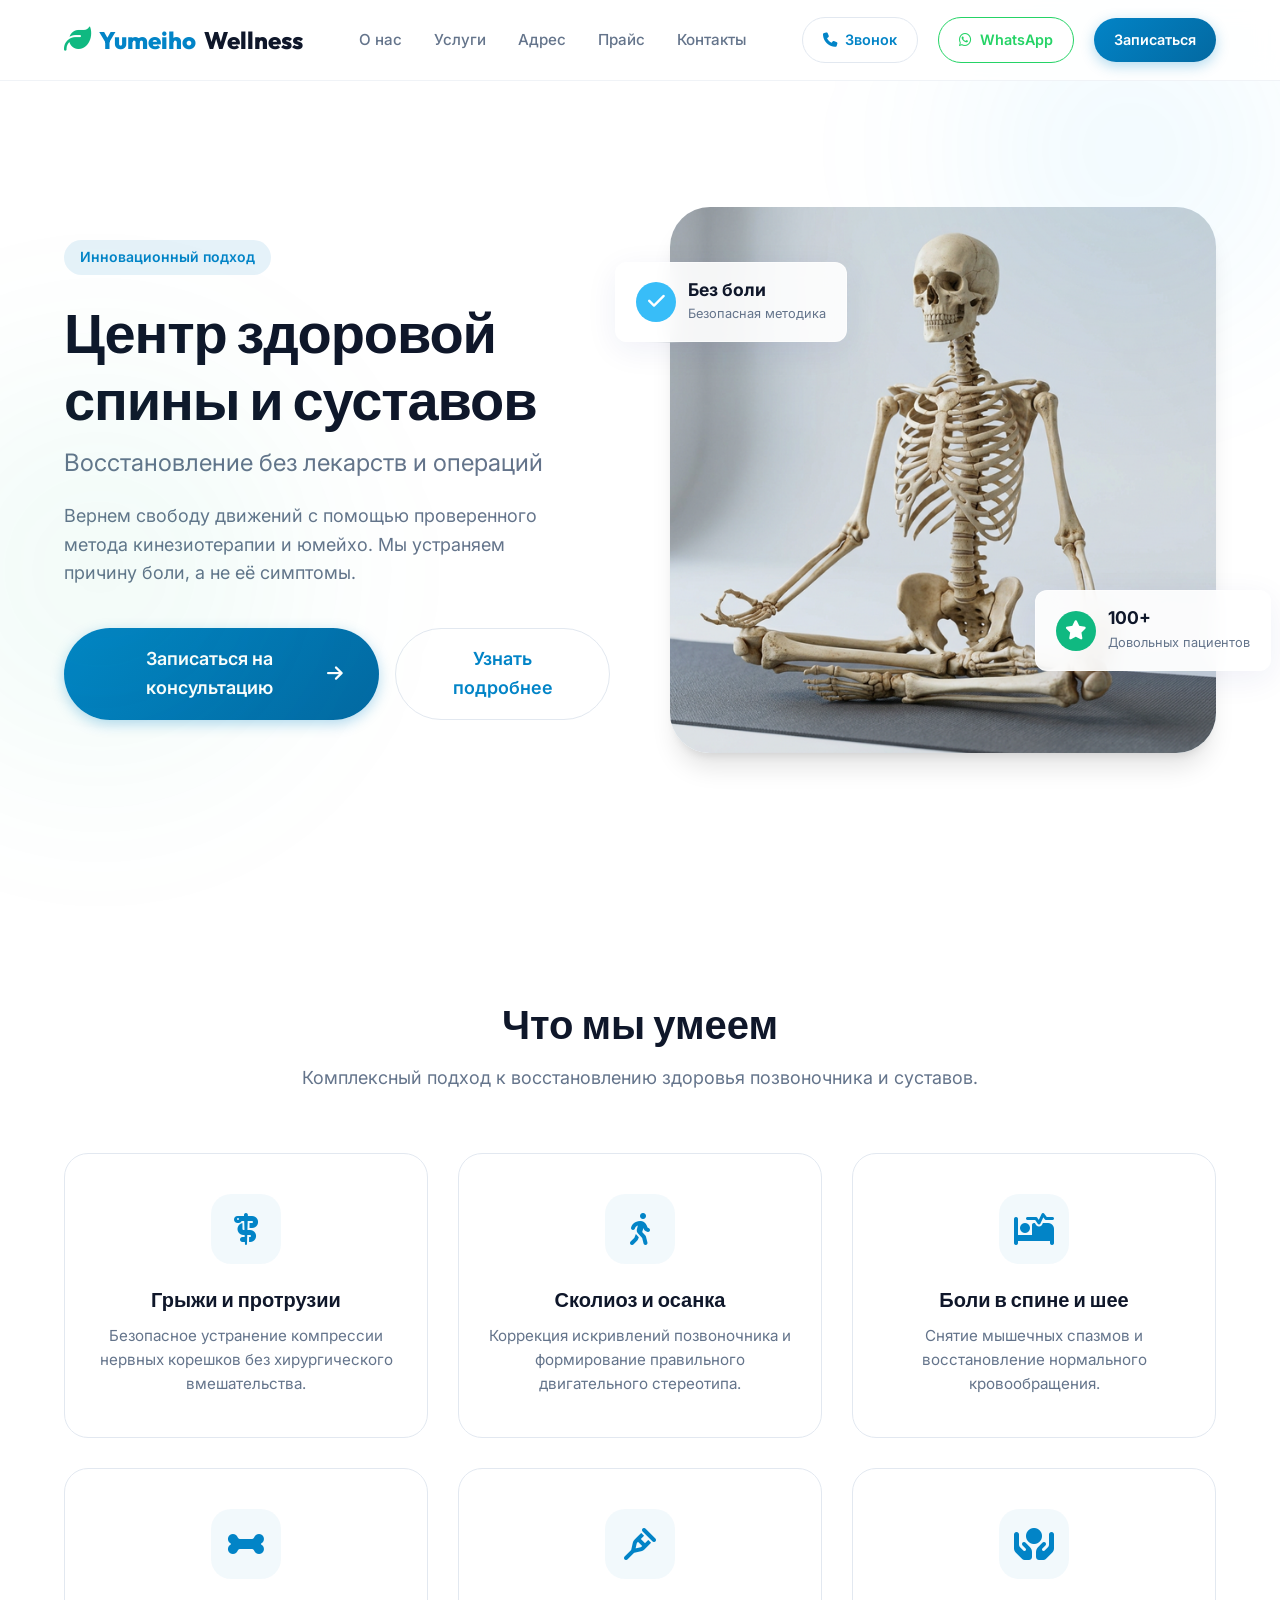
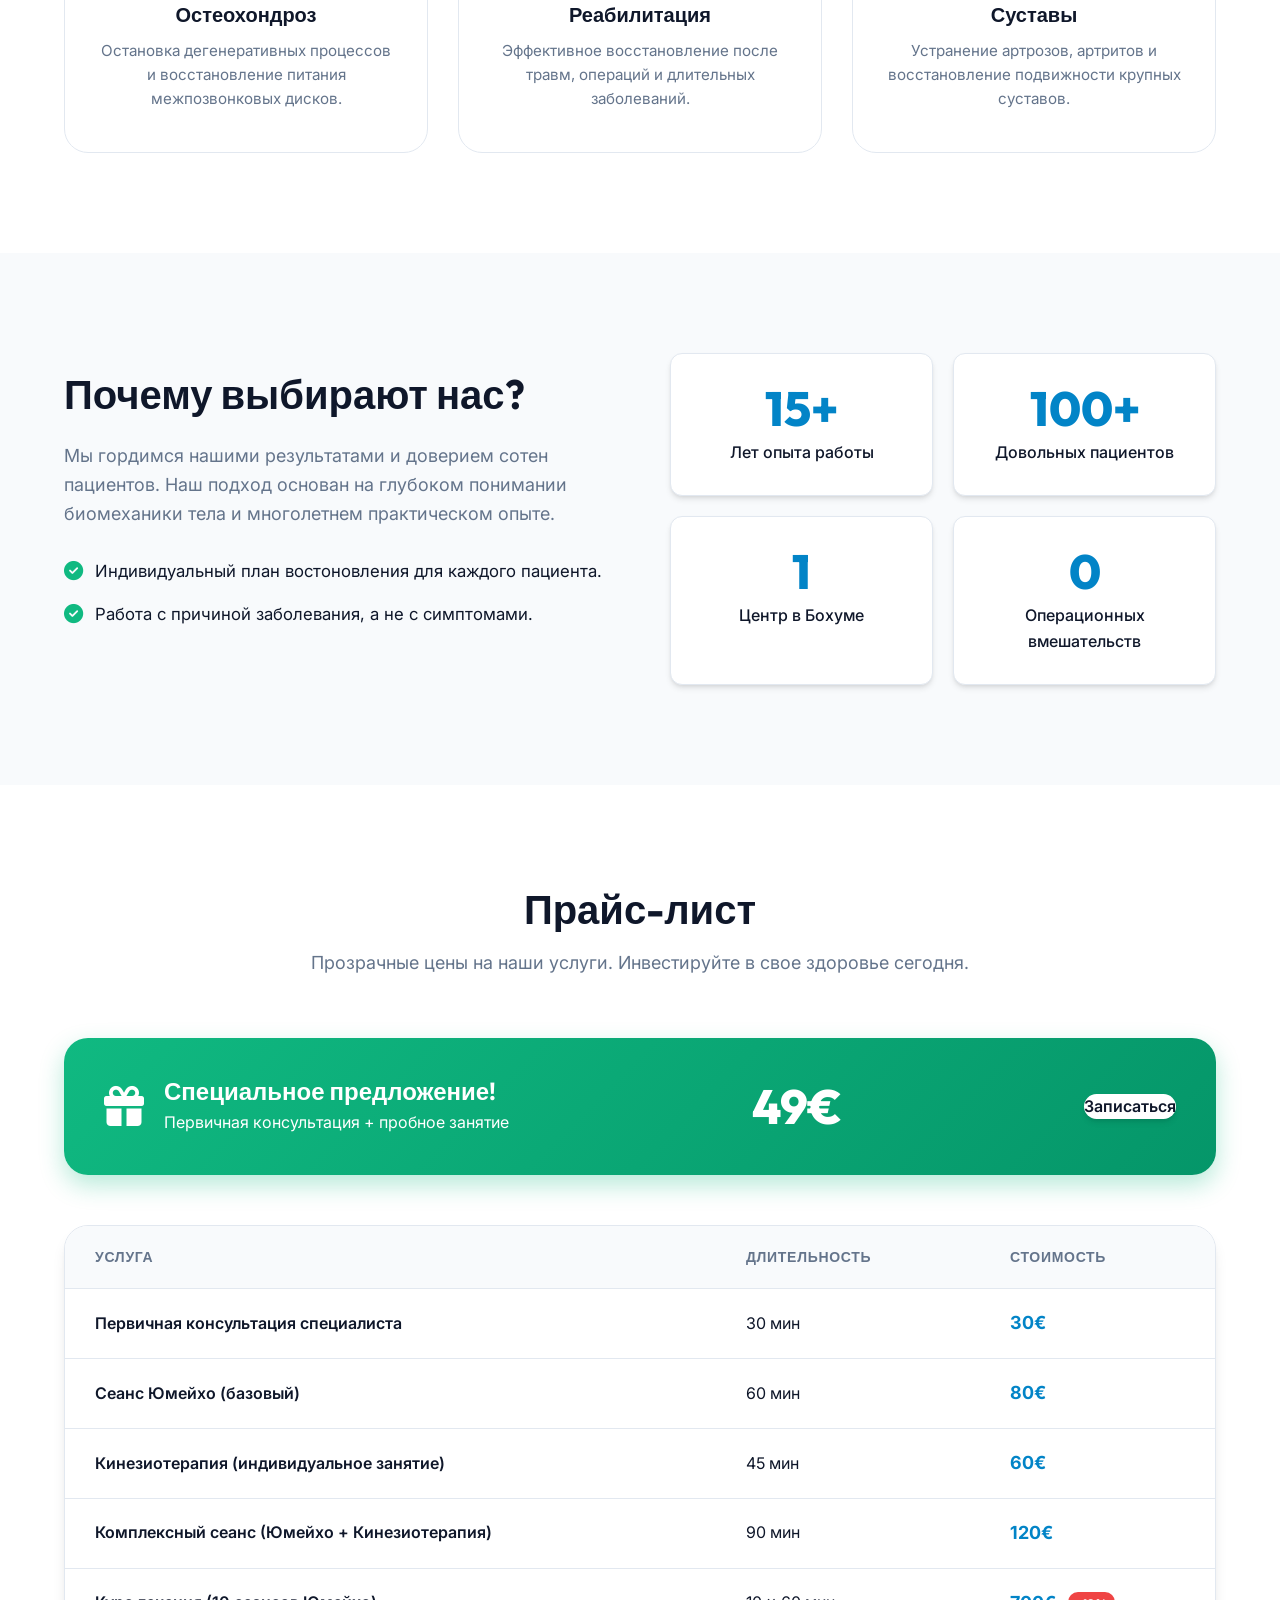
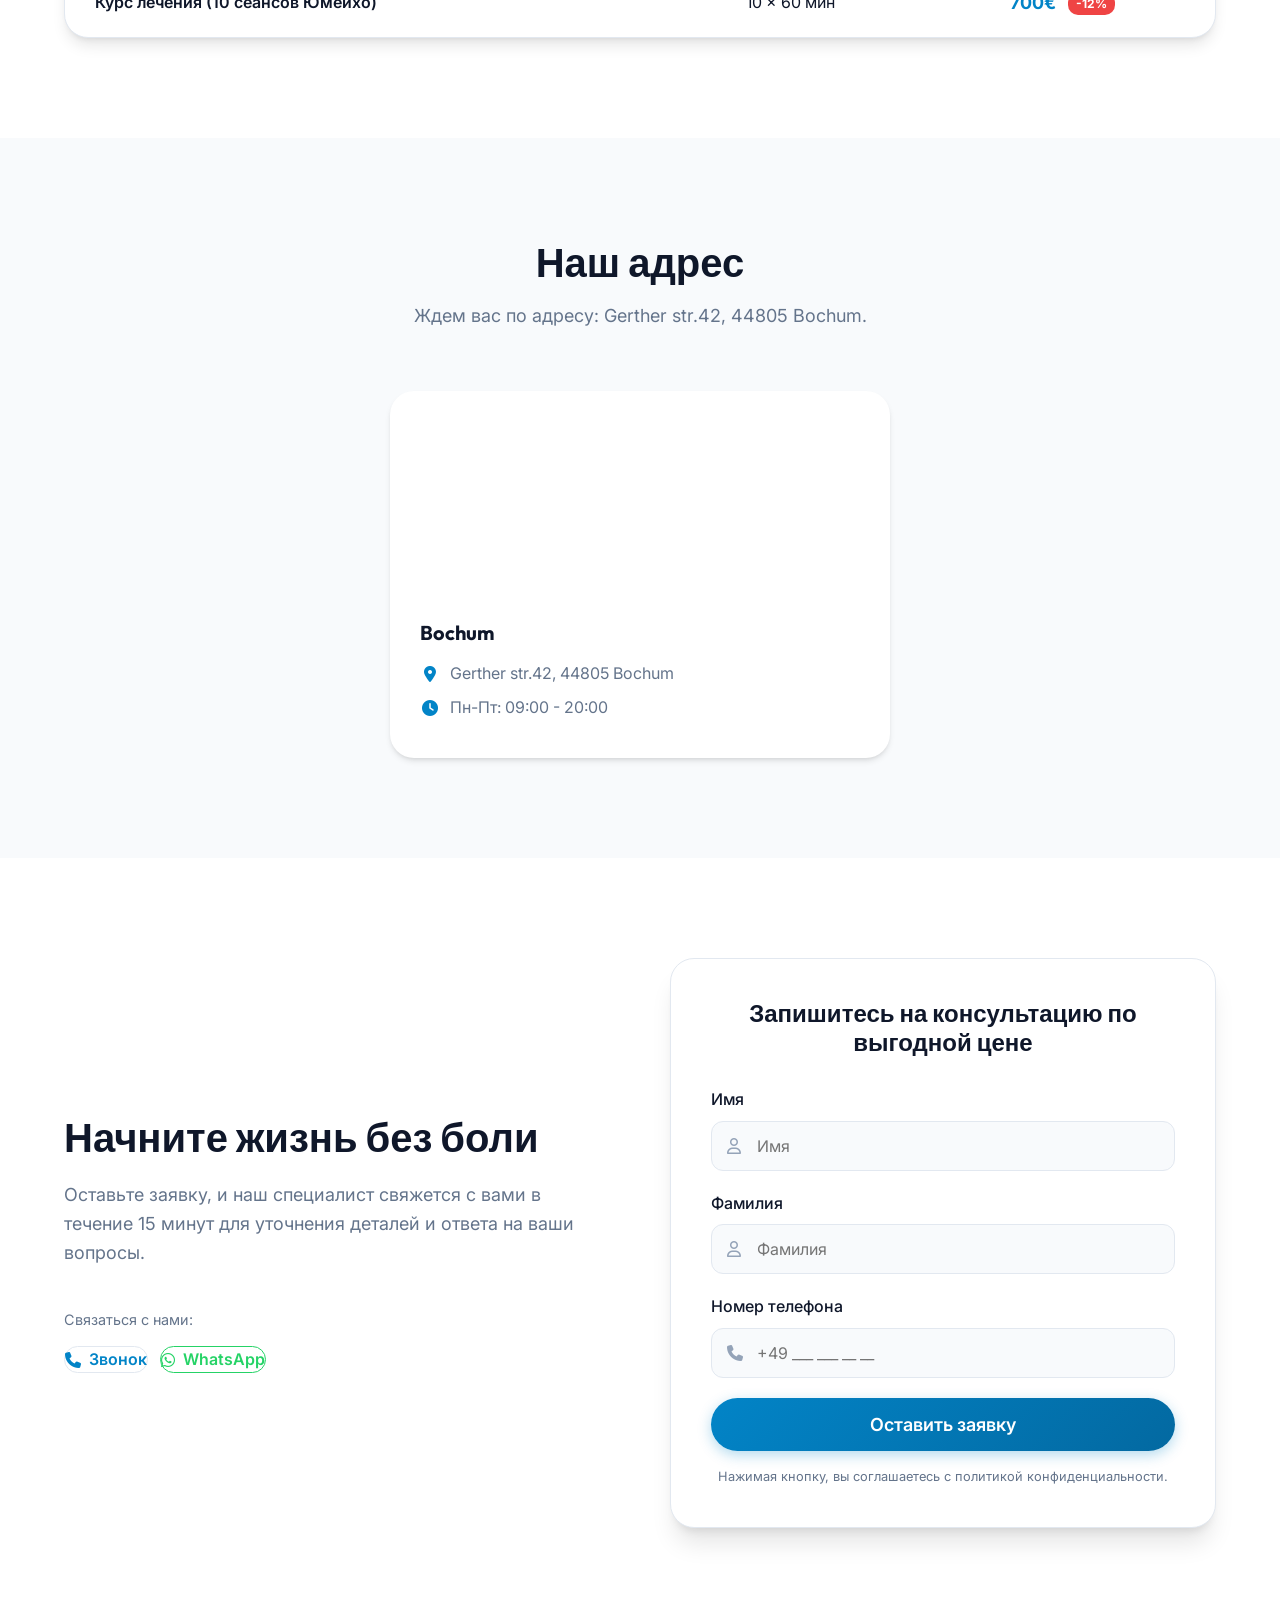
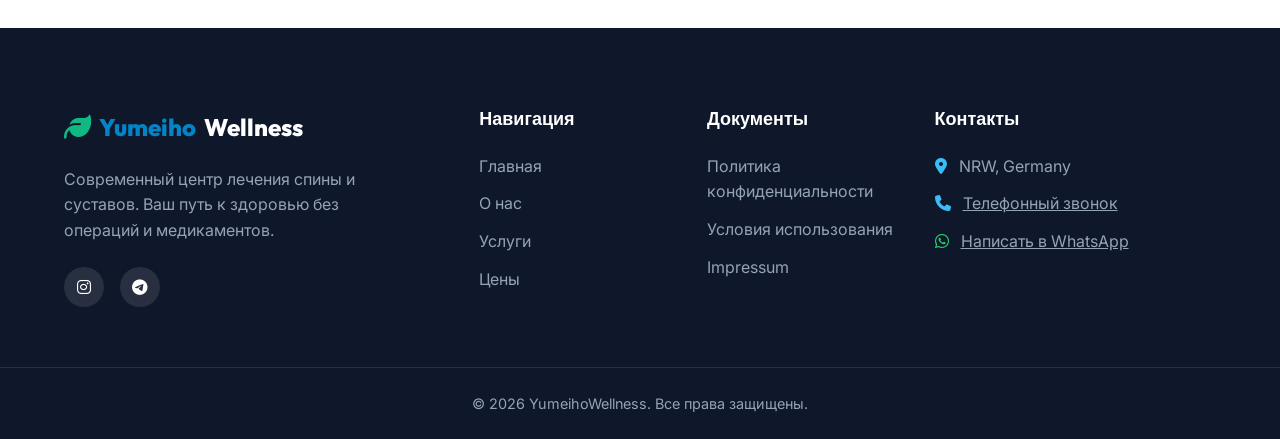
==== commit ef9e3957: "Split booking form name fields" ====
--- a/index.html
+++ b/index.html
@@ -300,10 +300,17 @@
                     <h3 class="form-title">Запишитесь на консультацию по выгодной цене</h3>
                     <form id="booking-form" class="contact-form">
                         <div class="form-group">
-                            <label for="name">Ваше имя</label>
+                            <label for="firstName">Имя</label>
                             <div class="input-icon-wrapper">
                                 <i class="fa-regular fa-user"></i>
-                                <input type="text" id="name" name="name" required placeholder="Иван Иванов">
+                                <input type="text" id="firstName" name="firstName" required placeholder="Имя" autocomplete="given-name">
+                            </div>
+                        </div>
+                        <div class="form-group">
+                            <label for="lastName">Фамилия</label>
+                            <div class="input-icon-wrapper">
+                                <i class="fa-regular fa-user"></i>
+                                <input type="text" id="lastName" name="lastName" required placeholder="Фамилия" autocomplete="family-name">
                             </div>
                         </div>
                         <div class="form-group">
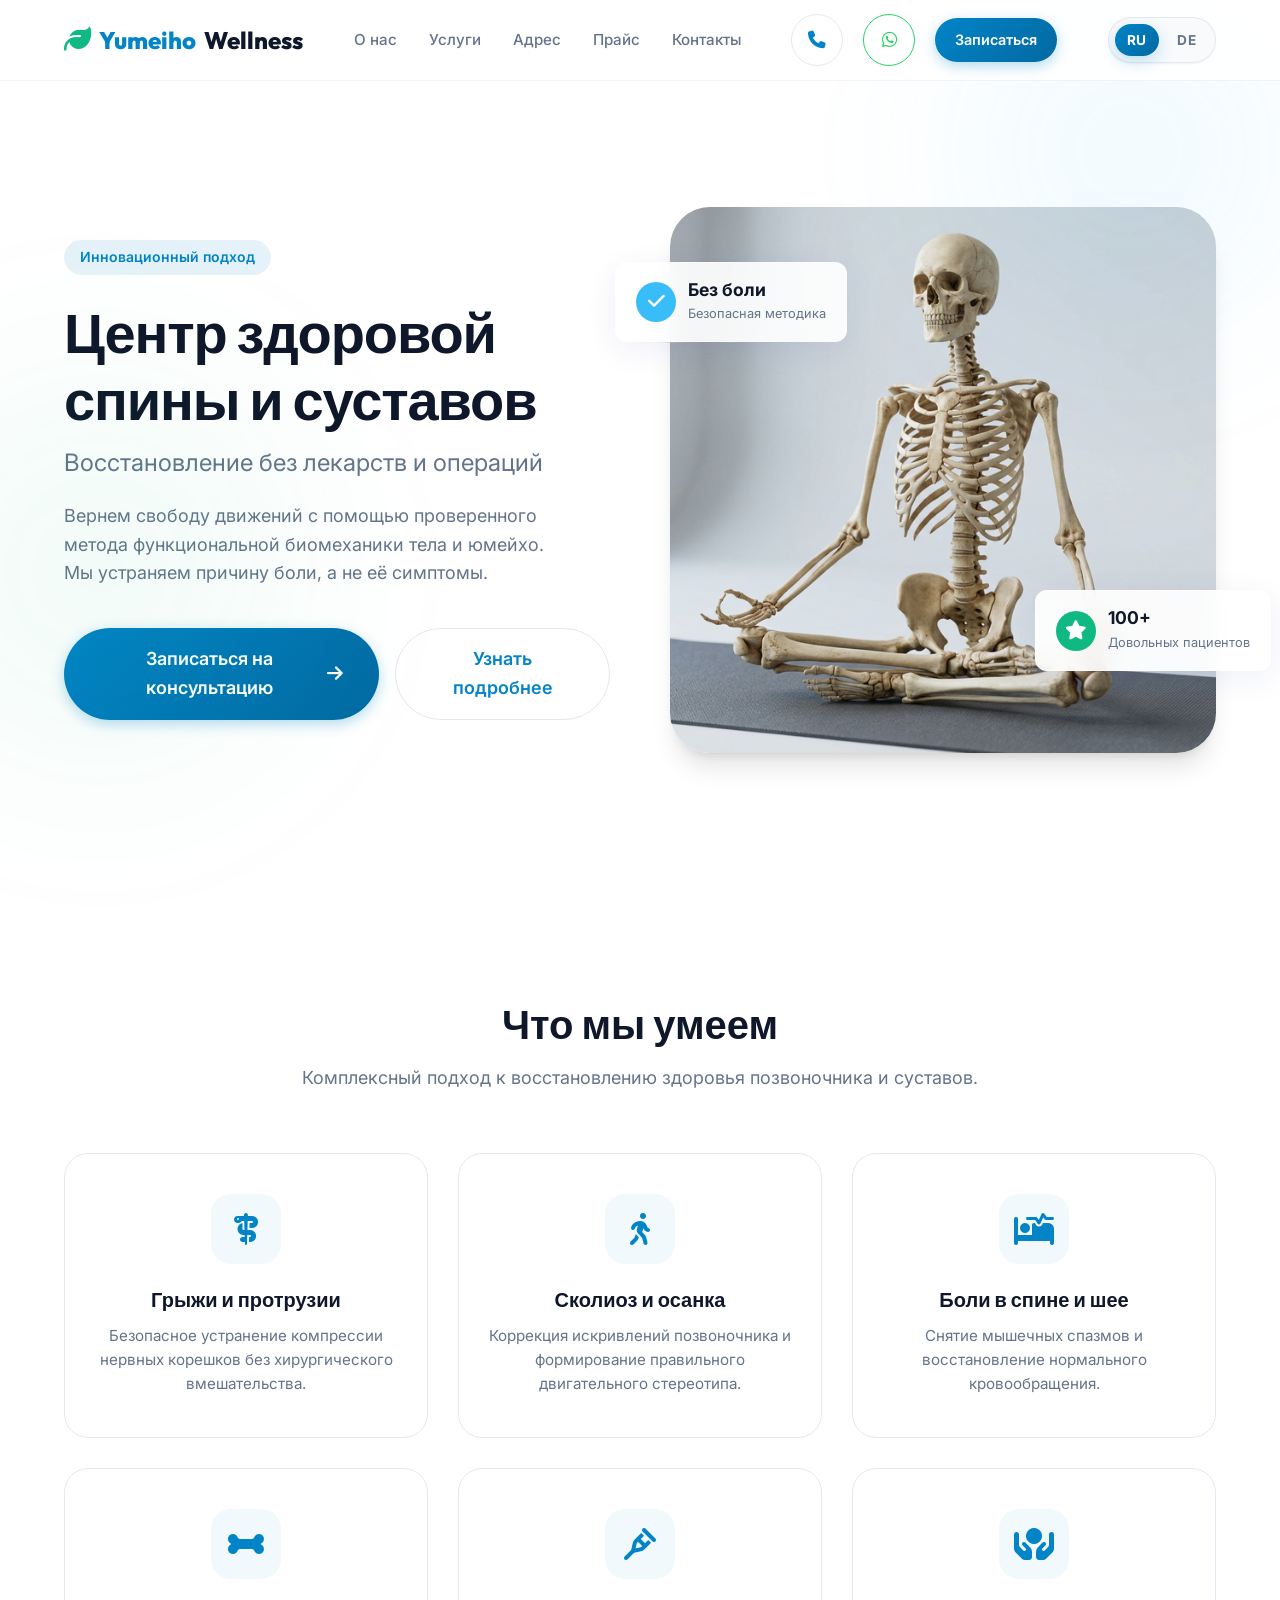
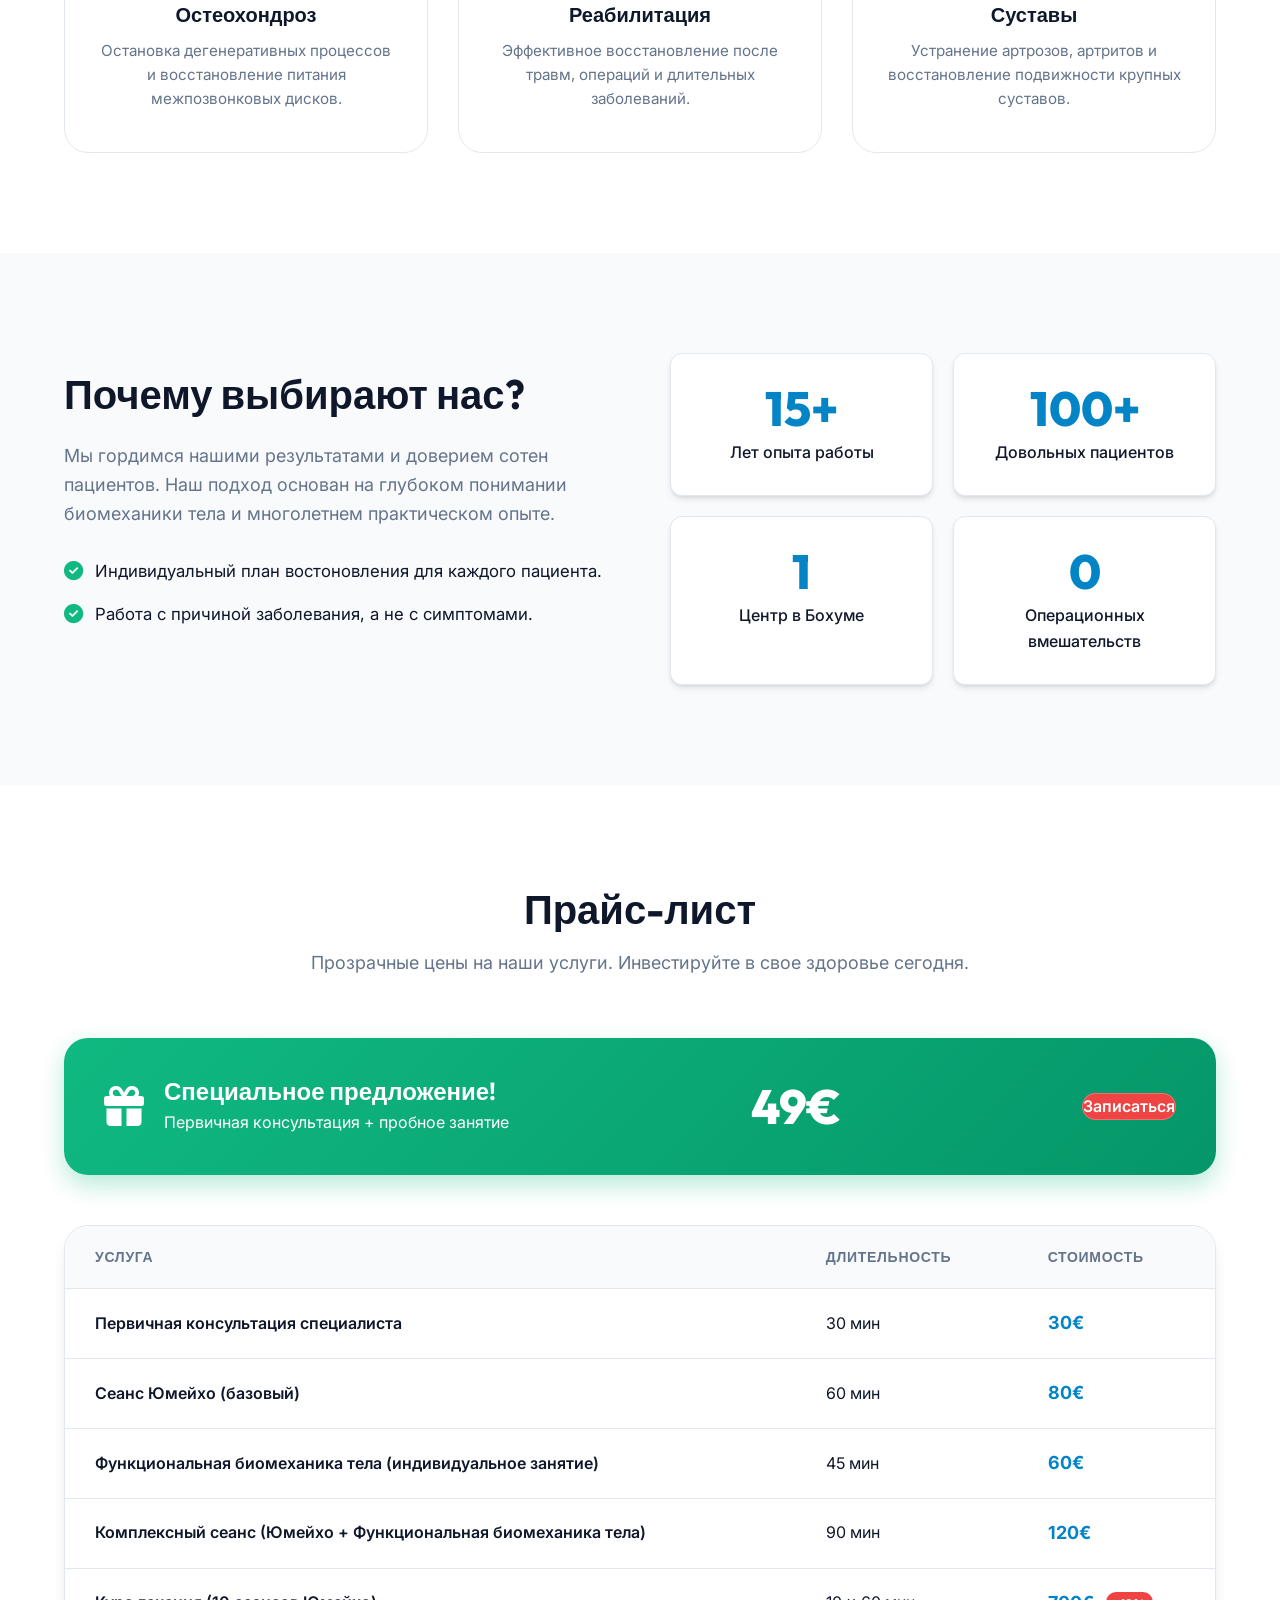
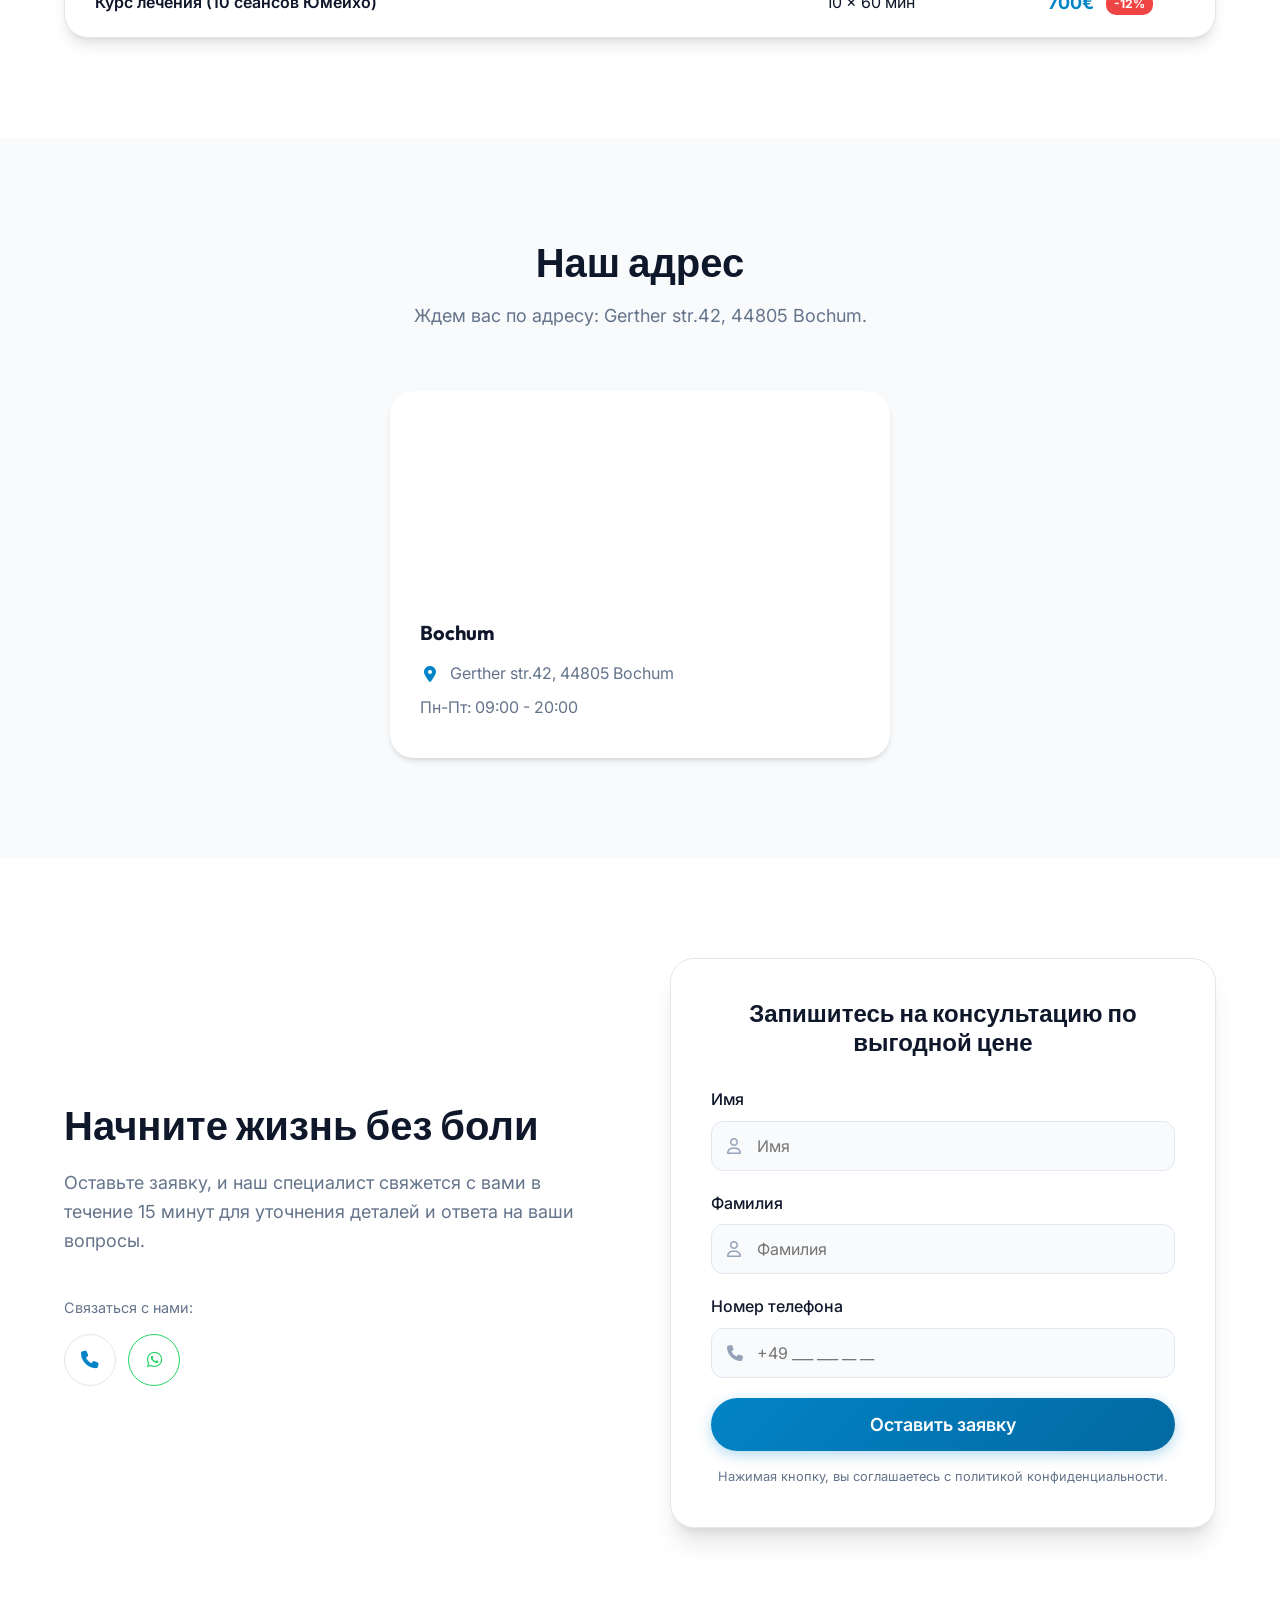
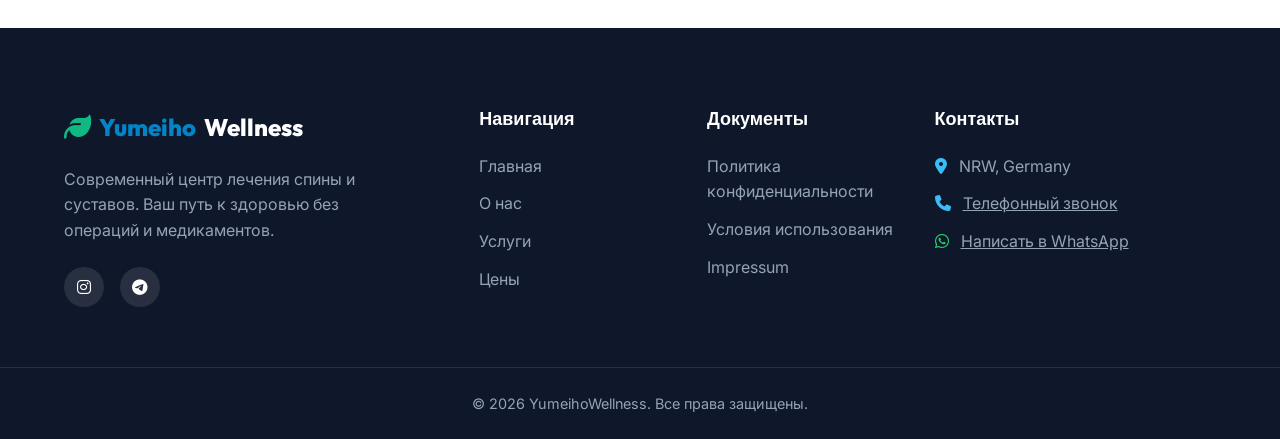
==== commit 0ad155b7: "Add language switcher and icon contact buttons" ====
--- a/index.html
+++ b/index.html
@@ -6,7 +6,7 @@
     <meta name="viewport" content="width=device-width, initial-scale=1.0">
     <title>YumeihoWellness | Центр здоровой спины и суставов</title>
     <meta name="description"
-        content="Лечение спины и суставов без лекарств и операций в Германии (NRW). Метод кинезиотерапии, 15+ лет опыта.">
+        content="Лечение спины и суставов без лекарств и операций в Германии (NRW). Метод функциональной биомеханики тела, 15+ лет опыта.">
     <!-- Google Fonts -->
     <link rel="preconnect" href="https://fonts.googleapis.com">
     <link rel="preconnect" href="https://fonts.gstatic.com" crossorigin>
@@ -38,21 +38,29 @@
                     <li><a href="#prices" class="nav-link">Прайс</a></li>
                     <li><a href="#contact" class="nav-link">Контакты</a></li>
                 </ul>
+                <div class="lang-switcher lang-switcher-mobile mobile-only" aria-label="Language switcher">
+                    <button type="button" class="lang-btn" data-lang="ru">RU</button>
+                    <button type="button" class="lang-btn" data-lang="de">DE</button>
+                </div>
                 <div class="header-actions mobile-only">
-                    <a href="tel:+4915237241232" class="btn btn-secondary btn-block"><i class="fa-solid fa-phone"></i>
-                        Звонок</a>
-                    <a href="https://wa.me/4915237241232" class="btn btn-whatsapp btn-block"><i
-                            class="fa-brands fa-whatsapp"></i> WhatsApp</a>
+                    <a href="tel:+4915237241232" class="btn btn-secondary btn-block icon-only-btn" aria-label="Звонок" title="Звонок"><i class="fa-solid fa-phone"></i></a>
+                    <a href="https://wa.me/4915237241232" class="btn btn-whatsapp btn-block icon-only-btn" aria-label="WhatsApp" title="WhatsApp"><i
+                            class="fa-brands fa-whatsapp"></i></a>
                     <a href="#contact" class="btn btn-primary btn-block">Записаться</a>
                 </div>
             </nav>
 
             <div class="header-actions desktop-only">
-                <a href="tel:+4915237241232" class="btn btn-secondary btn-sm" title="Обычный звонок"><i
-                        class="fa-solid fa-phone"></i> Звонок</a>
-                <a href="https://wa.me/4915237241232" class="btn btn-whatsapp btn-sm" title="Написать в WhatsApp"><i
-                        class="fa-brands fa-whatsapp"></i> WhatsApp</a>
+                <a href="tel:+4915237241232" class="btn btn-secondary btn-sm icon-only-btn" aria-label="Звонок" title="Обычный звонок"><i
+                        class="fa-solid fa-phone"></i></a>
+                <a href="https://wa.me/4915237241232" class="btn btn-whatsapp btn-sm icon-only-btn" aria-label="WhatsApp" title="Написать в WhatsApp"><i
+                        class="fa-brands fa-whatsapp"></i></a>
                 <a href="#contact" class="btn btn-primary btn-sm">Записаться</a>
+            </div>
+
+            <div class="lang-switcher desktop-only" aria-label="Language switcher">
+                <button type="button" class="lang-btn" data-lang="ru">RU</button>
+                <button type="button" class="lang-btn" data-lang="de">DE</button>
             </div>
 
             <button class="mobile-toggle" id="mobile-toggle" aria-label="Открыть меню">
@@ -69,7 +77,7 @@
                     <span class="badge">Инновационный подход</span>
                     <h1 class="hero-title">Центр здоровой спины и суставов</h1>
                     <h2 class="hero-subtitle">Восстановление без лекарств и операций</h2>
-                    <p class="hero-text">Вернем свободу движений с помощью проверенного метода кинезиотерапии и
+                    <p class="hero-text">Вернем свободу движений с помощью проверенного метода функциональной биомеханики тела и
                         юмейхо. Мы устраняем причину боли, а не её симптомы.</p>
                     <div class="hero-buttons">
                         <a href="#contact" class="btn btn-primary btn-lg">Записаться на консультацию <i
@@ -204,7 +212,7 @@
                         </div>
                     </div>
                     <div class="offer-price">49€</div>
-                    <a href="#contact" class="btn btn-white">Записаться</a>
+                    <a href="#contact" class="btn btn-white btn-offer-pulse">Записаться</a>
                 </div>
 
                 <div class="table-container">
@@ -228,12 +236,12 @@
                                 <td data-label="Стоимость">80€</td>
                             </tr>
                             <tr>
-                                <td data-label="Услуга">Кинезиотерапия (индивидуальное занятие)</td>
+                                <td data-label="Услуга">Функциональная биомеханика тела (индивидуальное занятие)</td>
                                 <td data-label="Длительность">45 мин</td>
                                 <td data-label="Стоимость">60€</td>
                             </tr>
                             <tr>
-                                <td data-label="Услуга">Комплексный сеанс (Юмейхо + Кинезиотерапия)</td>
+                                <td data-label="Услуга">Комплексный сеанс (Юмейхо + Функциональная биомеханика тела)</td>
                                 <td data-label="Длительность">90 мин</td>
                                 <td data-label="Стоимость">120€</td>
                             </tr>
@@ -287,10 +295,9 @@
                         <div class="method-item" style="align-items: flex-start; flex-direction: column; gap: 15px;">
                             <span style="color: var(--text-muted); font-size: 0.9rem;">Связаться с нами:</span>
                             <div style="display: flex; gap: 12px; flex-wrap: wrap;">
-                                <a href="tel:+4915237241232" class="btn btn-secondary"><i class="fa-solid fa-phone"></i>
-                                    Звонок</a>
-                                <a href="https://wa.me/4915237241232" class="btn btn-whatsapp"><i
-                                        class="fa-brands fa-whatsapp"></i> WhatsApp</a>
+                                <a href="tel:+4915237241232" class="btn btn-secondary icon-only-btn" aria-label="Звонок" title="Звонок"><i class="fa-solid fa-phone"></i></a>
+                                <a href="https://wa.me/4915237241232" class="btn btn-whatsapp icon-only-btn" aria-label="WhatsApp" title="WhatsApp"><i
+                                        class="fa-brands fa-whatsapp"></i></a>
                             </div>
                         </div>
                     </div>
@@ -358,9 +365,9 @@
             <div class="footer-col">
                 <h4>Документы</h4>
                 <ul class="footer-links">
-                    <li><a href="#">Политика конфиденциальности</a></li>
-                    <li><a href="#">Условия использования</a></li>
-                    <li><a href="#">Impressum</a></li>
+                    <li><a href="datenschutz.html">Политика конфиденциальности</a></li>
+                    <li><a href="nutzungsbedingungen.html">Условия использования</a></li>
+                    <li><a href="impressum.html">Impressum</a></li>
                 </ul>
             </div>
 
--- a/styles.css
+++ b/styles.css
@@ -198,6 +198,20 @@
     box-shadow: var(--shadow-lg);
 }
 
+.btn-offer-pulse {
+    background: #ef4444;
+    color: white;
+    border: 1px solid rgba(255, 255, 255, 0.22);
+    animation: offerPulse 1.35s ease-in-out infinite;
+    box-shadow: 0 0 0 0 rgba(239, 68, 68, 0.5);
+}
+
+.btn-offer-pulse:hover {
+    background: #dc2626;
+    color: white;
+    animation-play-state: paused;
+}
+
 .btn-whatsapp {
     background: white;
     color: #25D366;
@@ -209,6 +223,32 @@
     border-color: #16a34a;
     color: #16a34a;
     transform: translateY(-2px);
+}
+
+.icon-only-btn {
+    width: 52px;
+    min-width: 52px;
+    height: 52px;
+    padding: 0;
+    border-radius: 999px;
+    font-size: 1.1rem;
+}
+
+@keyframes offerPulse {
+    0% {
+        transform: scale(1);
+        box-shadow: 0 0 0 0 rgba(239, 68, 68, 0.45);
+    }
+
+    50% {
+        transform: scale(1.04);
+        box-shadow: 0 0 0 14px rgba(239, 68, 68, 0);
+    }
+
+    100% {
+        transform: scale(1);
+        box-shadow: 0 0 0 0 rgba(239, 68, 68, 0);
+    }
 }
 
 /* Background Decorations */
@@ -322,6 +362,47 @@
     gap: 20px;
 }
 
+.lang-switcher {
+    display: inline-flex;
+    align-items: center;
+    gap: 6px;
+    padding: 6px;
+    background: rgba(248, 250, 252, 0.92);
+    border: 1px solid rgba(226, 232, 240, 0.95);
+    border-radius: 999px;
+    box-shadow: var(--shadow-sm);
+}
+
+.lang-switcher.desktop-only {
+    display: inline-flex;
+}
+
+.lang-btn {
+    min-width: 44px;
+    padding: 8px 12px;
+    border: none;
+    border-radius: 999px;
+    background: transparent;
+    color: var(--text-muted);
+    font-family: var(--font-body);
+    font-size: 0.85rem;
+    font-weight: 700;
+    letter-spacing: 0.04em;
+    cursor: pointer;
+    transition: var(--transition);
+}
+
+.lang-btn:hover {
+    color: var(--primary-dark);
+    background: rgba(56, 189, 248, 0.12);
+}
+
+.lang-btn.is-active {
+    background: linear-gradient(135deg, var(--primary) 0%, var(--primary-dark) 100%);
+    color: white;
+    box-shadow: 0 6px 16px rgba(2, 132, 199, 0.22);
+}
+
 .phone-link {
     font-weight: 600;
     color: var(--text-main);
@@ -1047,6 +1128,10 @@
     }
 
     .header-actions.desktop-only {
+        display: none;
+    }
+
+    .lang-switcher.desktop-only {
         display: none;
     }
 
@@ -1082,6 +1167,12 @@
         margin-bottom: 0;
     }
 
+    .lang-switcher-mobile {
+        display: inline-flex;
+        width: fit-content;
+        margin: 0 auto;
+    }
+
     .nav-link {
         font-size: 1.1rem;
         display: block;
@@ -1407,3 +1498,131 @@
         margin-bottom: 10px;
     }
 }
+
+/* Legal Pages */
+.legal-page {
+    min-height: 100vh;
+    background:
+        radial-gradient(circle at top left, rgba(56, 189, 248, 0.12), transparent 32%),
+        radial-gradient(circle at top right, rgba(16, 185, 129, 0.10), transparent 28%),
+        var(--bg-light);
+}
+
+.legal-shell {
+    padding: 140px 0 80px;
+    position: relative;
+    z-index: 2;
+}
+
+.legal-card {
+    max-width: 920px;
+    margin: 0 auto;
+    padding: 48px;
+    background: rgba(255, 255, 255, 0.92);
+    border: 1px solid rgba(226, 232, 240, 0.9);
+    border-radius: 32px;
+    box-shadow: var(--shadow-xl);
+    backdrop-filter: blur(10px);
+}
+
+.legal-kicker {
+    display: inline-flex;
+    align-items: center;
+    gap: 8px;
+    margin-bottom: 16px;
+    padding: 10px 16px;
+    border-radius: 999px;
+    background: rgba(56, 189, 248, 0.12);
+    color: var(--primary-dark);
+    font-weight: 700;
+    font-size: 0.95rem;
+}
+
+.legal-title {
+    margin-bottom: 12px;
+    font-size: clamp(2.1rem, 4vw, 3.2rem);
+}
+
+.legal-updated,
+.legal-lead,
+.legal-note {
+    color: var(--text-muted);
+}
+
+.legal-updated {
+    margin-bottom: 20px;
+}
+
+.legal-lead {
+    margin-bottom: 32px;
+    font-size: 1.08rem;
+}
+
+.legal-actions {
+    display: flex;
+    flex-wrap: wrap;
+    gap: 12px;
+    margin-bottom: 36px;
+}
+
+.legal-section + .legal-section {
+    margin-top: 32px;
+}
+
+.legal-section h2 {
+    margin-bottom: 14px;
+    font-size: 1.45rem;
+}
+
+.legal-section p + p {
+    margin-top: 12px;
+}
+
+.legal-section a {
+    color: var(--primary-dark);
+    text-decoration: underline;
+    text-decoration-thickness: 1px;
+    text-underline-offset: 2px;
+}
+
+.legal-list {
+    margin-top: 12px;
+    padding-left: 20px;
+}
+
+.legal-list li {
+    margin-bottom: 10px;
+}
+
+.legal-footer-links {
+    display: flex;
+    flex-wrap: wrap;
+    gap: 16px;
+    margin-top: 12px;
+}
+
+.legal-footer-links a {
+    text-decoration: underline;
+    text-underline-offset: 3px;
+}
+
+@media (max-width: 768px) {
+    .legal-shell {
+        padding: 112px 0 56px;
+    }
+
+    .legal-card {
+        padding: 28px 18px;
+        border-radius: 24px;
+    }
+
+    .legal-actions,
+    .legal-footer-links {
+        flex-direction: column;
+        align-items: stretch;
+    }
+
+    .legal-actions .btn {
+        width: 100%;
+    }
+}
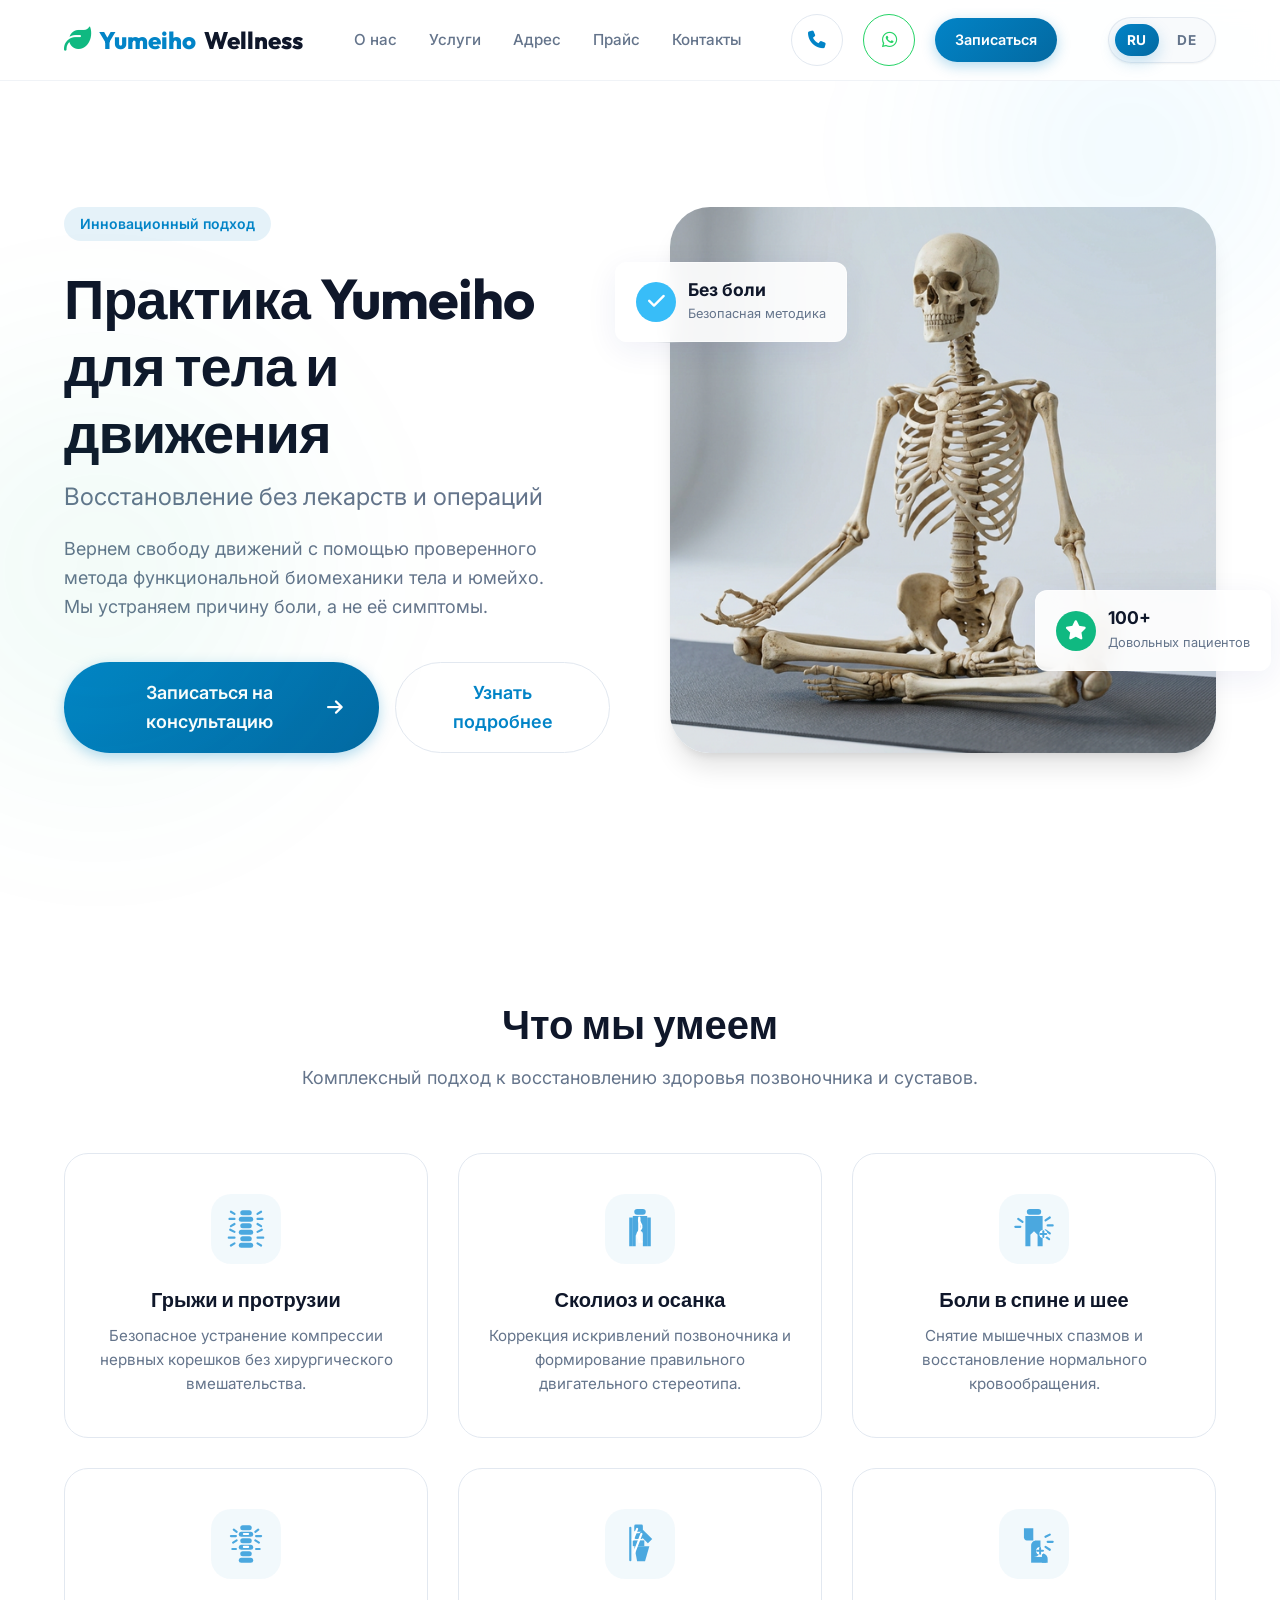
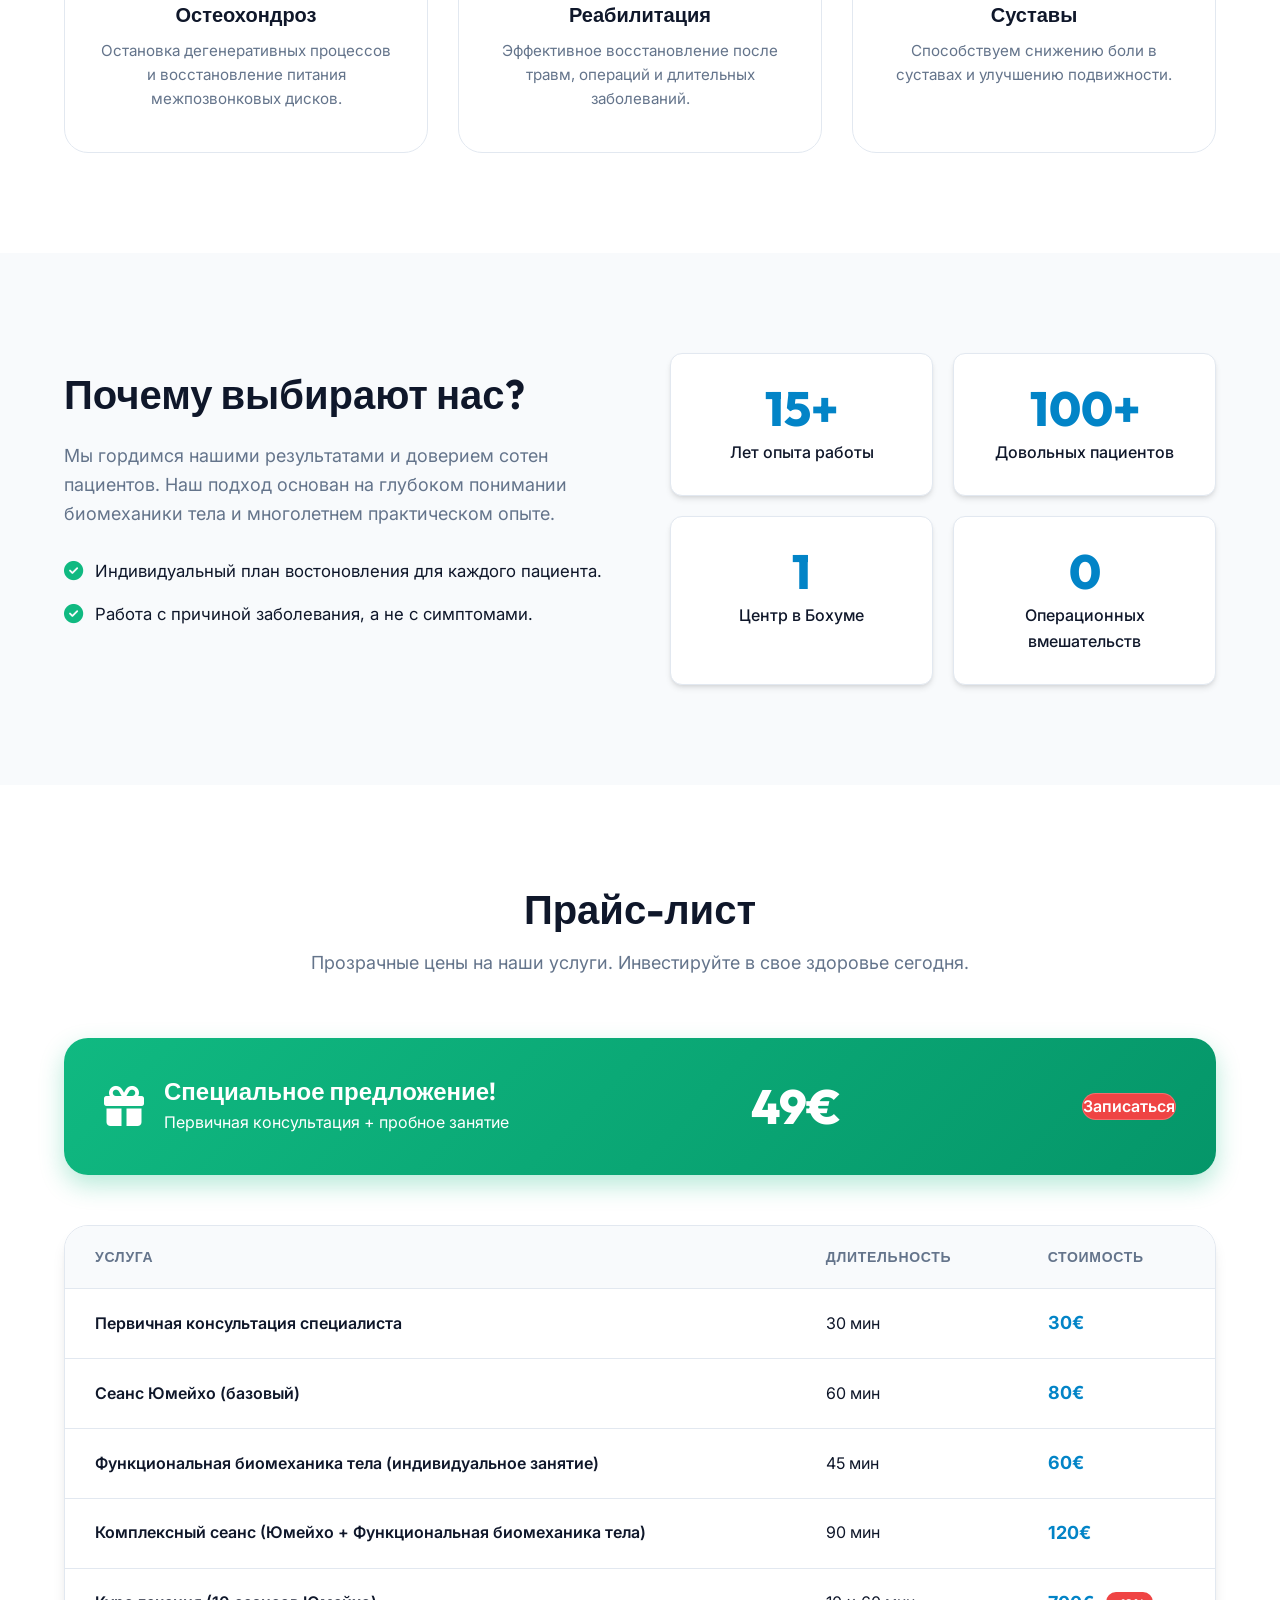
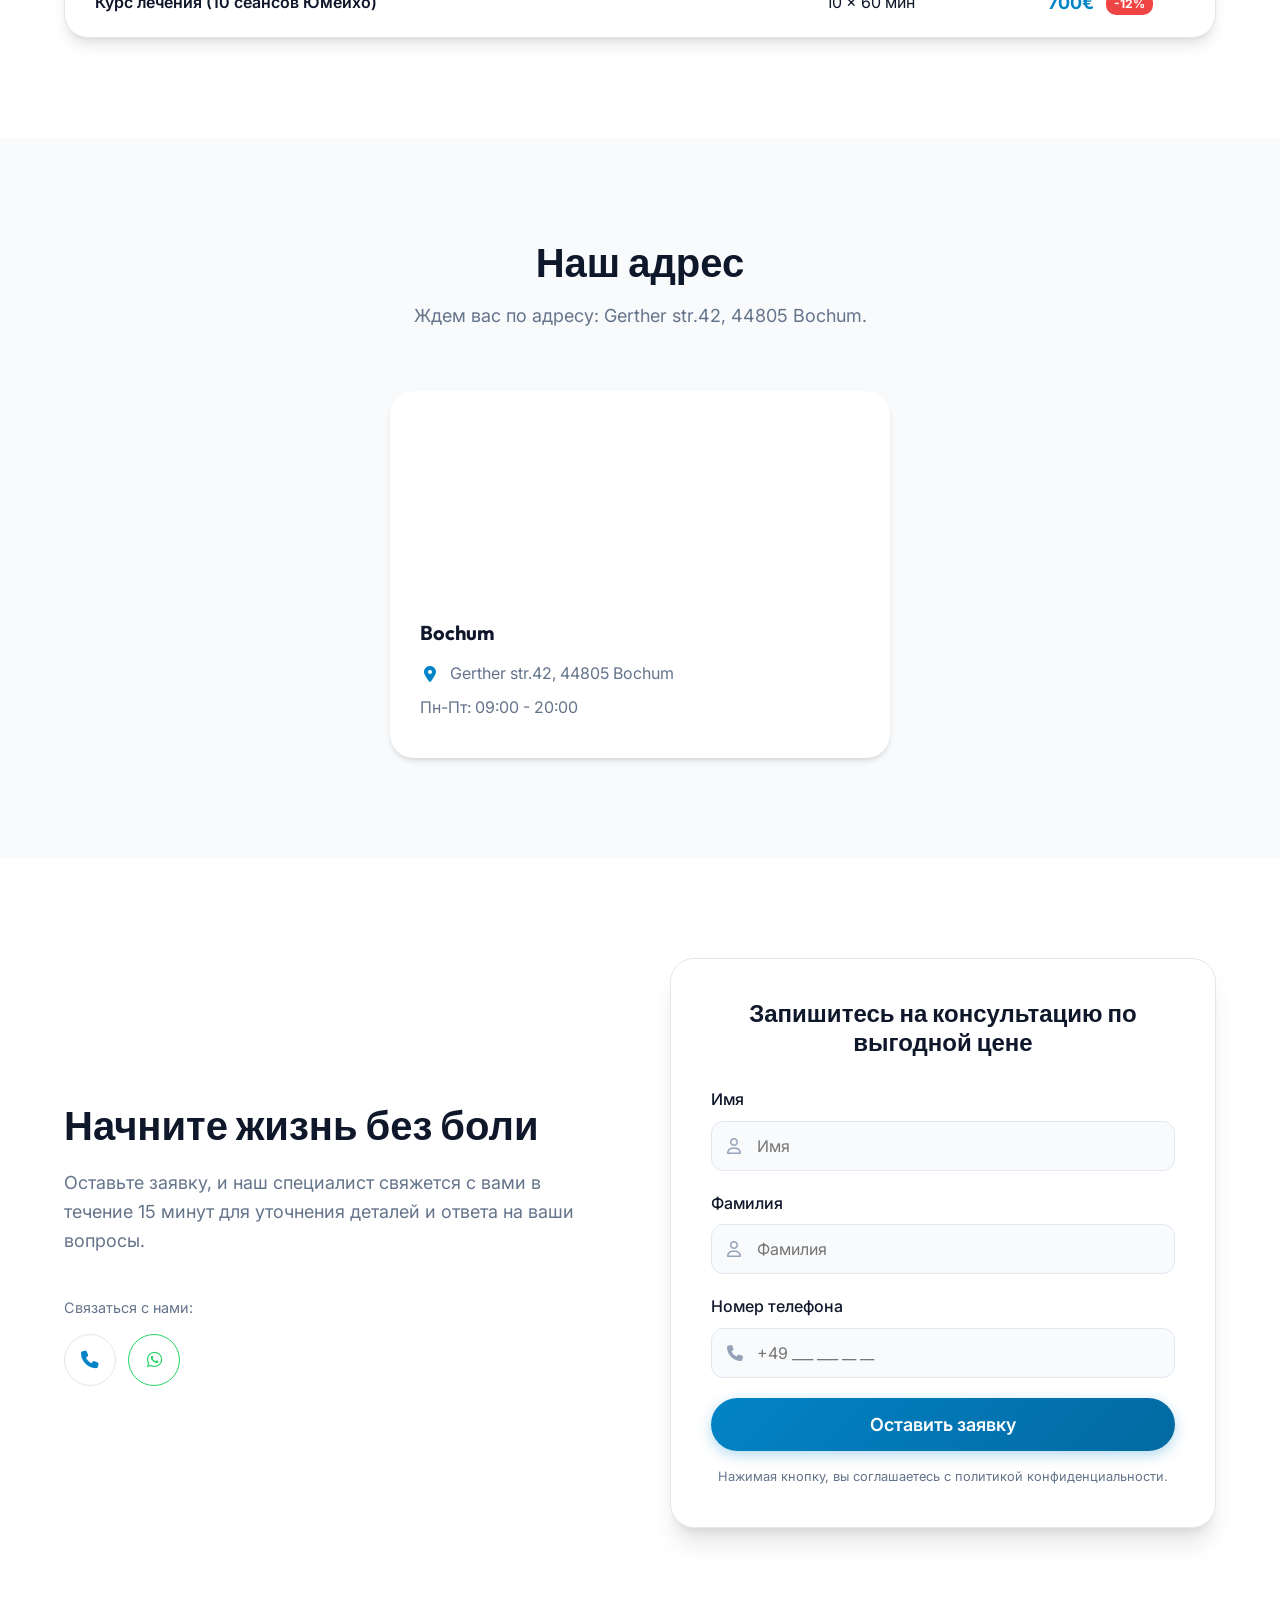
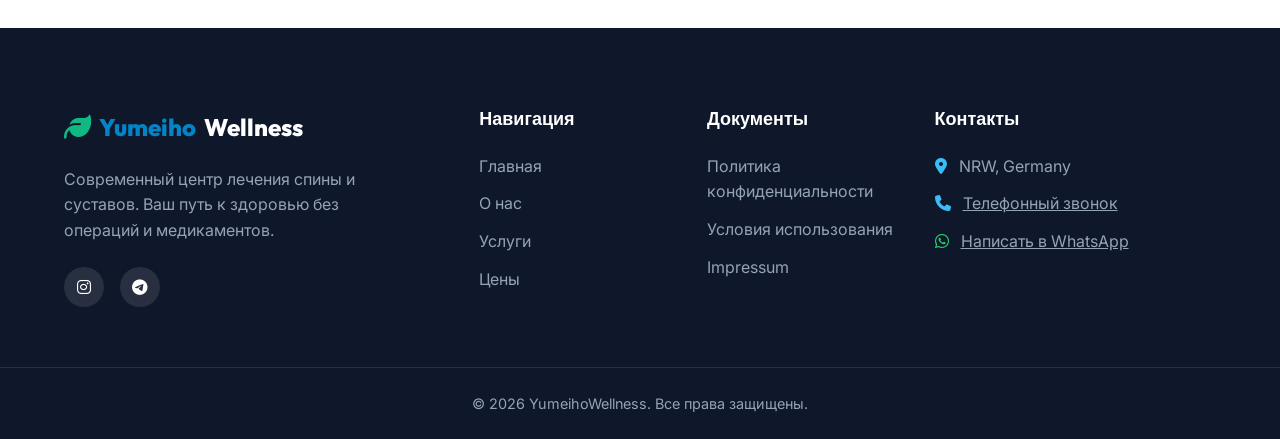
==== commit 9a0aa9bc: "Refresh services icons and messaging" ====
--- a/index.html
+++ b/index.html
@@ -4,7 +4,7 @@
 <head>
     <meta charset="UTF-8">
     <meta name="viewport" content="width=device-width, initial-scale=1.0">
-    <title>YumeihoWellness | Центр здоровой спины и суставов</title>
+    <title>YumeihoWellness | Практика Yumeiho для тела и движения</title>
     <meta name="description"
         content="Лечение спины и суставов без лекарств и операций в Германии (NRW). Метод функциональной биомеханики тела, 15+ лет опыта.">
     <!-- Google Fonts -->
@@ -75,7 +75,7 @@
             <div class="container hero-container">
                 <div class="hero-content">
                     <span class="badge">Инновационный подход</span>
-                    <h1 class="hero-title">Центр здоровой спины и суставов</h1>
+                    <h1 class="hero-title">Практика Yumeiho для тела и движения</h1>
                     <h2 class="hero-subtitle">Восстановление без лекарств и операций</h2>
                     <p class="hero-text">Вернем свободу движений с помощью проверенного метода функциональной биомеханики тела и
                         юмейхо. Мы устраняем причину боли, а не её симптомы.</p>
@@ -119,39 +119,38 @@
                 </div>
                 <div class="services-grid">
                     <div class="service-card">
-                        <div class="service-icon"><i class="fa-solid fa-staff-snake"></i></div>
+                        <div class="service-icon"><img src="service-spine.svg" alt="Грыжи и протрузии"></div>
                         <h3 class="service-title">Грыжи и протрузии</h3>
                         <p class="service-desc">Безопасное устранение компрессии нервных корешков без хирургического
                             вмешательства.</p>
                     </div>
                     <div class="service-card">
-                        <div class="service-icon"><i class="fa-solid fa-person-walking"></i></div>
+                        <div class="service-icon"><img src="service-scoliosis.svg" alt="Сколиоз и осанка"></div>
                         <h3 class="service-title">Сколиоз и осанка</h3>
                         <p class="service-desc">Коррекция искривлений позвоночника и формирование правильного
                             двигательного стереотипа.</p>
                     </div>
                     <div class="service-card">
-                        <div class="service-icon"><i class="fa-solid fa-bed-pulse"></i></div>
+                        <div class="service-icon"><img src="service-backpain.svg" alt="Боли в спине и шее"></div>
                         <h3 class="service-title">Боли в спине и шее</h3>
                         <p class="service-desc">Снятие мышечных спазмов и восстановление нормального кровообращения.</p>
                     </div>
                     <div class="service-card">
-                        <div class="service-icon"><i class="fa-solid fa-bone"></i></div>
+                        <div class="service-icon"><img src="service-osteochondrosis.svg" alt="Остеохондроз"></div>
                         <h3 class="service-title">Остеохондроз</h3>
                         <p class="service-desc">Остановка дегенеративных процессов и восстановление питания
                             межпозвонковых дисков.</p>
                     </div>
                     <div class="service-card">
-                        <div class="service-icon"><i class="fa-solid fa-crutch"></i></div>
+                        <div class="service-icon"><img src="service-rehab.svg" alt="Реабилитация"></div>
                         <h3 class="service-title">Реабилитация</h3>
                         <p class="service-desc">Эффективное восстановление после травм, операций и длительных
                             заболеваний.</p>
                     </div>
                     <div class="service-card">
-                        <div class="service-icon"><i class="fa-solid fa-hands-holding-circle"></i></div>
+                        <div class="service-icon"><img src="service-joints.svg" alt="Суставы"></div>
                         <h3 class="service-title">Суставы</h3>
-                        <p class="service-desc">Устранение артрозов, артритов и восстановление подвижности крупных
-                            суставов.</p>
+                        <p class="service-desc">Способствуем снижению боли в суставах и улучшению подвижности.</p>
                     </div>
                 </div>
             </div>
--- a/styles.css
+++ b/styles.css
@@ -603,18 +603,22 @@
     height: 70px;
     border-radius: 20px;
     background: rgba(2, 132, 199, 0.05);
-    color: var(--primary);
     display: inline-flex;
     align-items: center;
     justify-content: center;
-    font-size: 2rem;
     margin-bottom: 24px;
     transition: var(--transition);
 }
 
+.service-icon img {
+    width: 46px;
+    height: 46px;
+    object-fit: contain;
+}
+
 .service-card:hover .service-icon {
-    background: var(--primary);
-    color: white;
+    background: rgba(2, 132, 199, 0.12);
+    transform: scale(1.04);
 }
 
 .service-title {
@@ -1525,6 +1529,12 @@
     backdrop-filter: blur(10px);
 }
 
+.legal-header-actions {
+    display: flex;
+    align-items: center;
+    gap: 12px;
+}
+
 .legal-kicker {
     display: inline-flex;
     align-items: center;
@@ -1616,6 +1626,15 @@
         border-radius: 24px;
     }
 
+    .legal-header-actions {
+        gap: 8px;
+    }
+
+    .legal-header-actions .btn {
+        padding-left: 18px;
+        padding-right: 18px;
+    }
+
     .legal-actions,
     .legal-footer-links {
         flex-direction: column;
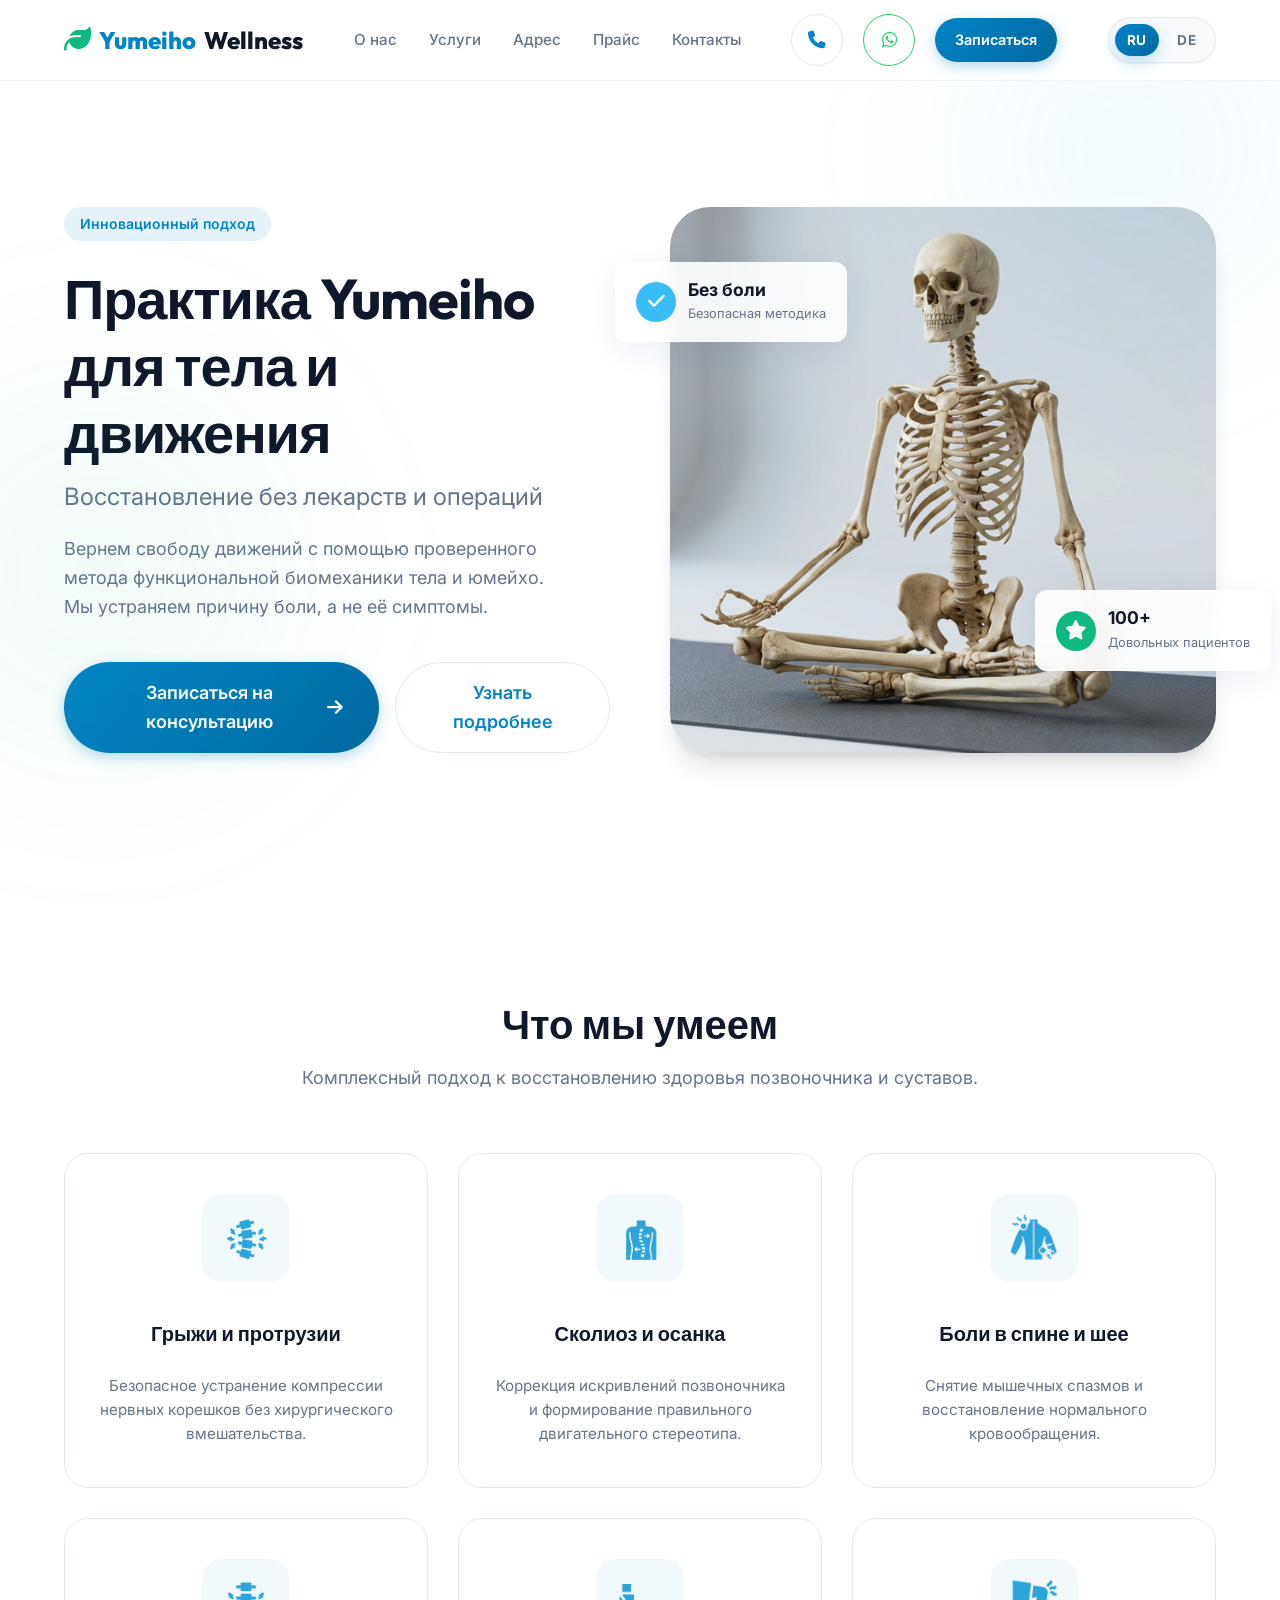
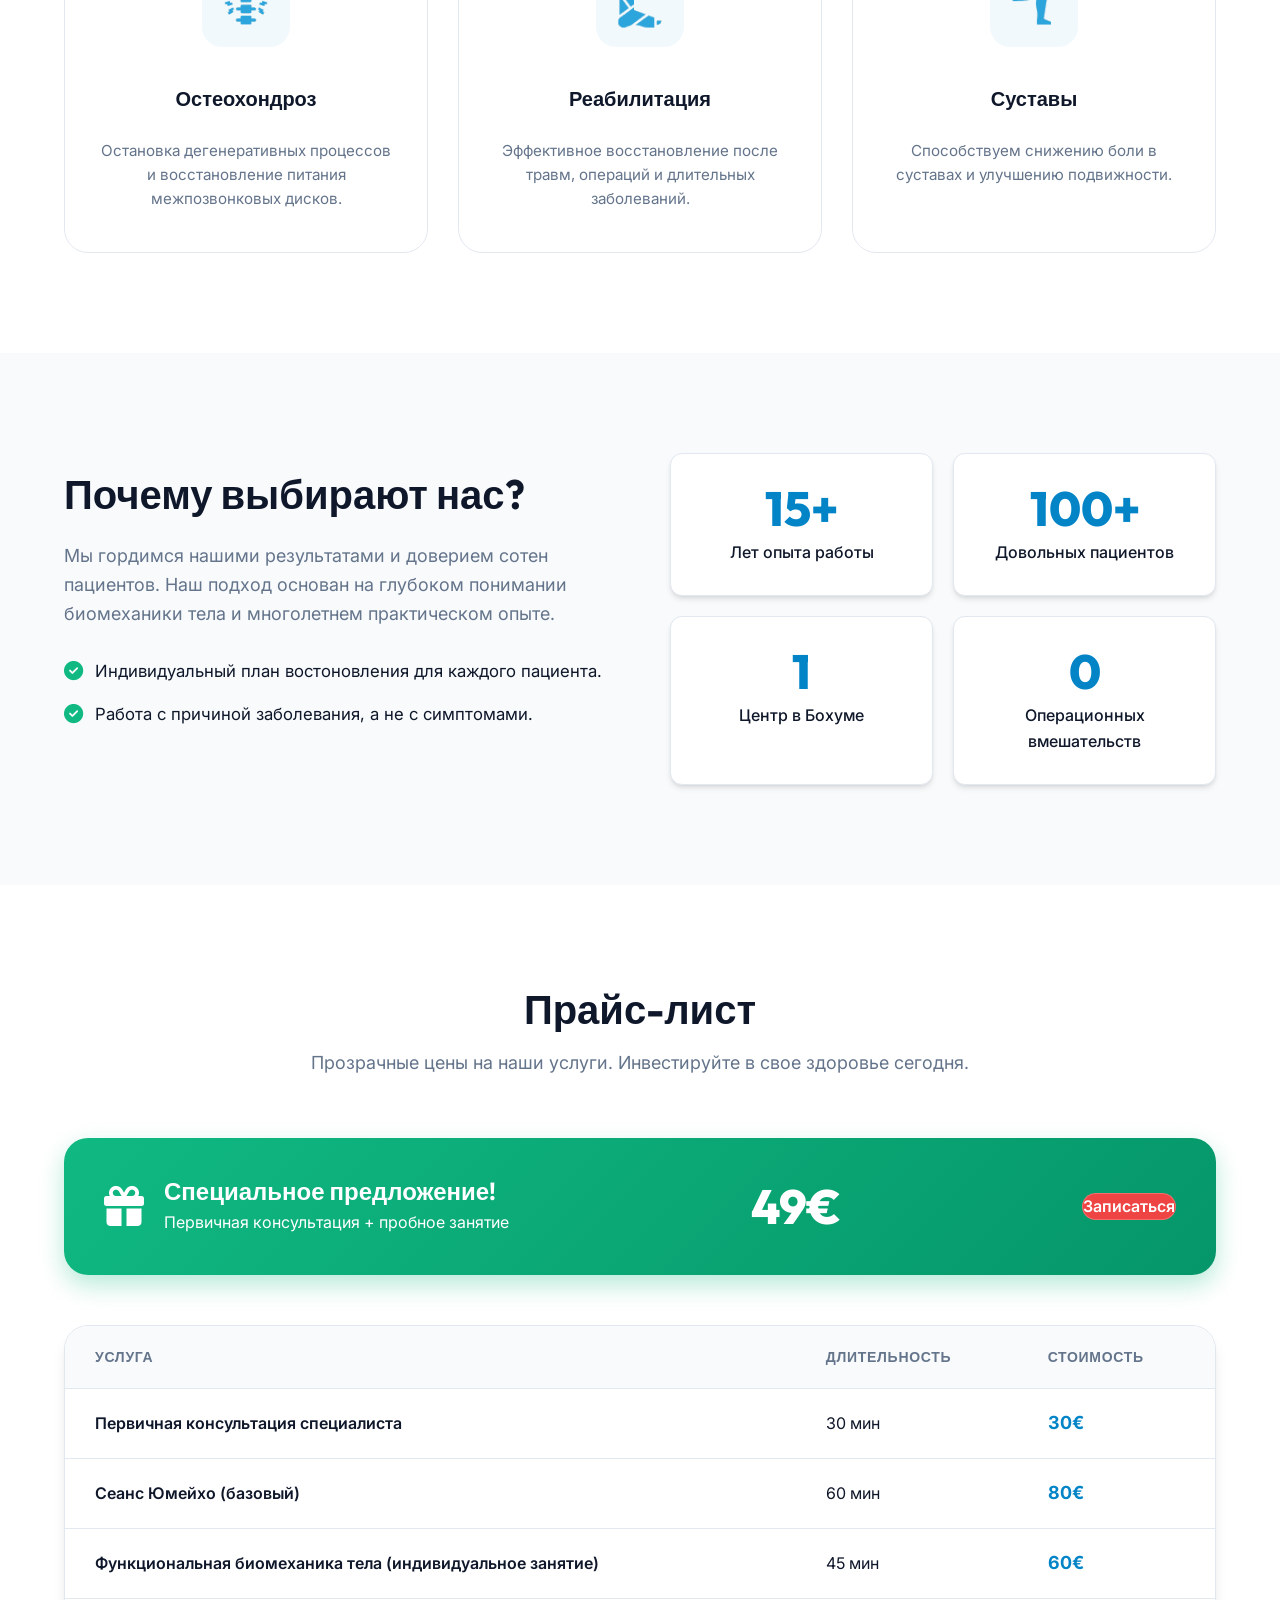
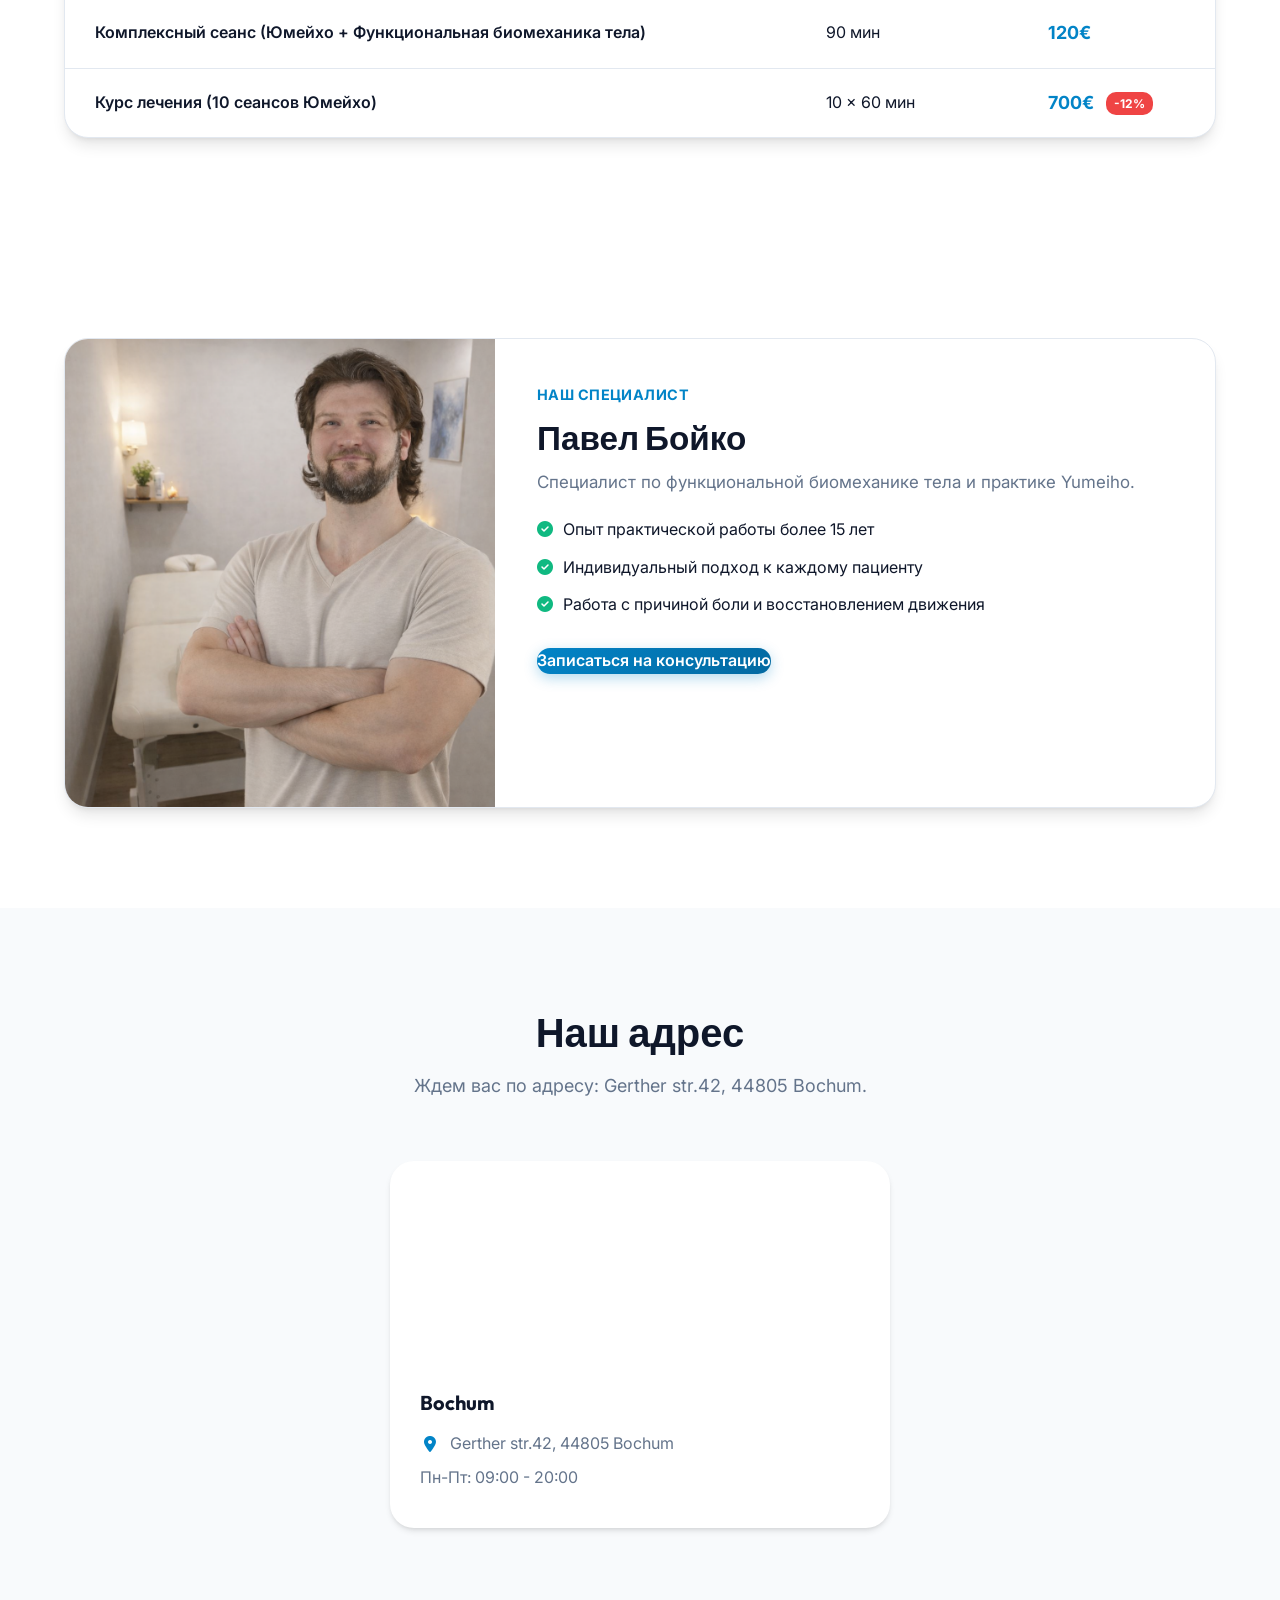
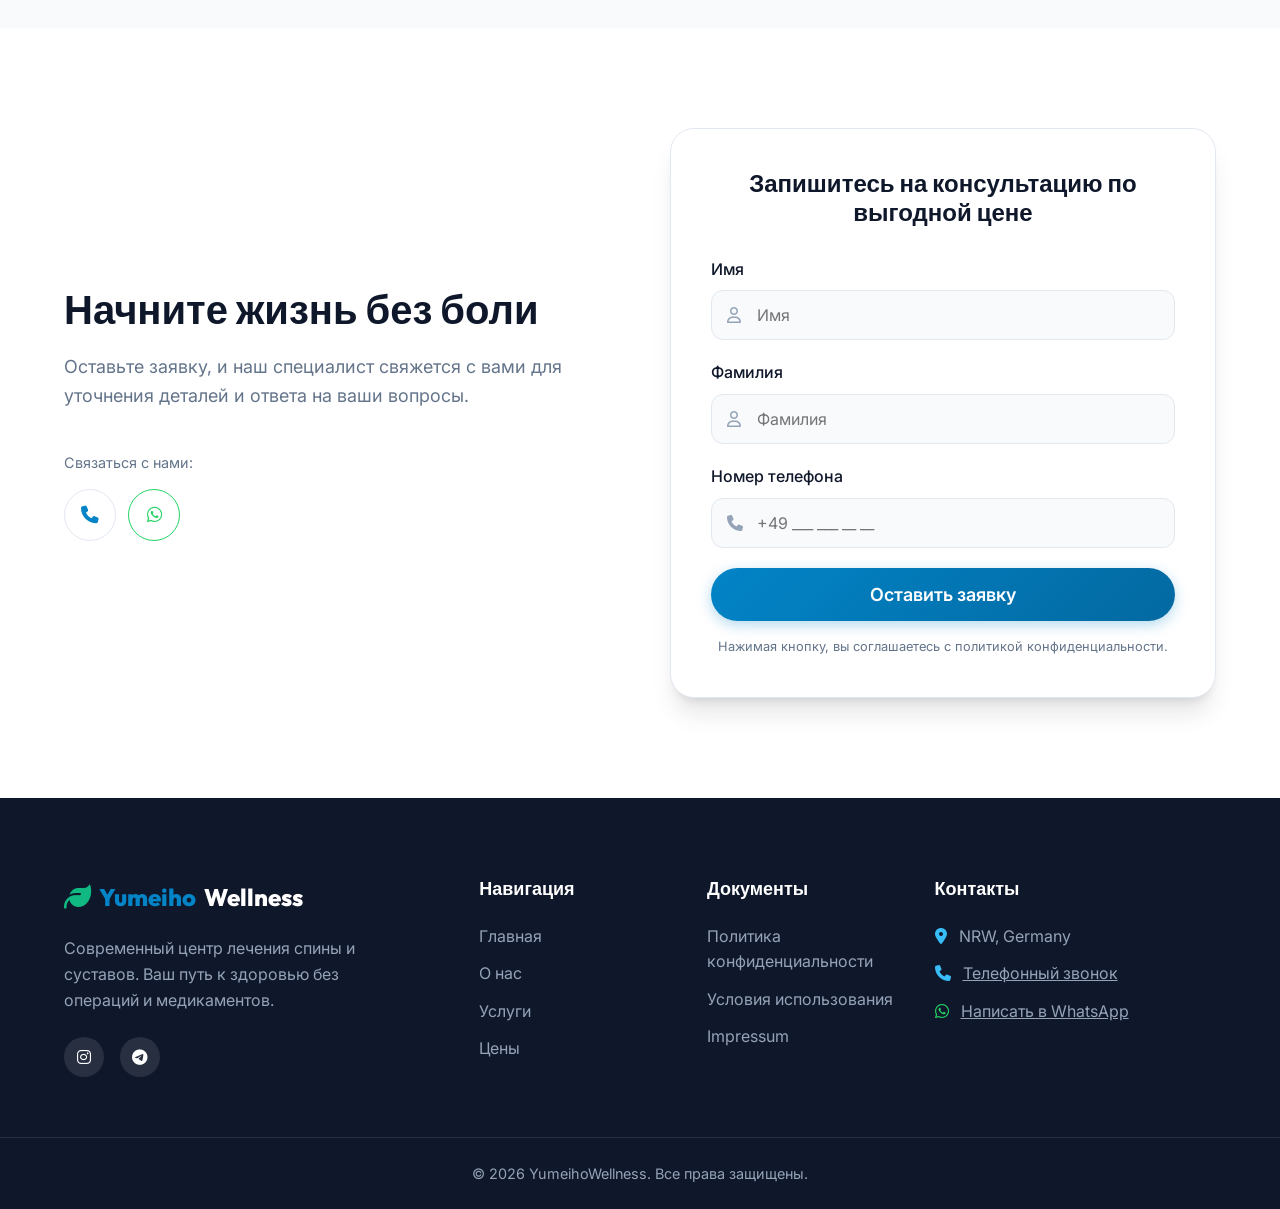
==== commit b6141799: "Add specialist section and refresh service icons" ====
--- a/index.html
+++ b/index.html
@@ -119,36 +119,36 @@
                 </div>
                 <div class="services-grid">
                     <div class="service-card">
-                        <div class="service-icon"><img src="service-spine.svg" alt="Грыжи и протрузии"></div>
+                        <div class="service-icon"><img src="service-spine.png?v=20260324" alt="Грыжи и протрузии"></div>
                         <h3 class="service-title">Грыжи и протрузии</h3>
                         <p class="service-desc">Безопасное устранение компрессии нервных корешков без хирургического
                             вмешательства.</p>
                     </div>
                     <div class="service-card">
-                        <div class="service-icon"><img src="service-scoliosis.svg" alt="Сколиоз и осанка"></div>
+                        <div class="service-icon"><img src="service-scoliosis.png" alt="Сколиоз и осанка"></div>
                         <h3 class="service-title">Сколиоз и осанка</h3>
                         <p class="service-desc">Коррекция искривлений позвоночника и формирование правильного
                             двигательного стереотипа.</p>
                     </div>
                     <div class="service-card">
-                        <div class="service-icon"><img src="service-backpain.svg" alt="Боли в спине и шее"></div>
+                        <div class="service-icon"><img src="service-backpain.png" alt="Боли в спине и шее"></div>
                         <h3 class="service-title">Боли в спине и шее</h3>
                         <p class="service-desc">Снятие мышечных спазмов и восстановление нормального кровообращения.</p>
                     </div>
                     <div class="service-card">
-                        <div class="service-icon"><img src="service-osteochondrosis.svg" alt="Остеохондроз"></div>
+                        <div class="service-icon"><img src="service-osteochondrosis.png" alt="Остеохондроз"></div>
                         <h3 class="service-title">Остеохондроз</h3>
                         <p class="service-desc">Остановка дегенеративных процессов и восстановление питания
                             межпозвонковых дисков.</p>
                     </div>
                     <div class="service-card">
-                        <div class="service-icon"><img src="service-rehab.svg" alt="Реабилитация"></div>
+                        <div class="service-icon"><img src="service-rehab.png" alt="Реабилитация"></div>
                         <h3 class="service-title">Реабилитация</h3>
                         <p class="service-desc">Эффективное восстановление после травм, операций и длительных
                             заболеваний.</p>
                     </div>
                     <div class="service-card">
-                        <div class="service-icon"><img src="service-joints.svg" alt="Суставы"></div>
+                        <div class="service-icon"><img src="service-joints.png" alt="Суставы"></div>
                         <h3 class="service-title">Суставы</h3>
                         <p class="service-desc">Способствуем снижению боли в суставах и улучшению подвижности.</p>
                     </div>
@@ -255,6 +255,32 @@
             </div>
         </section>
 
+        <!-- Specialist Section -->
+        <section class="specialist section" id="specialist">
+            <div class="container">
+                <div class="specialist-card">
+                    <div class="specialist-photo-wrap">
+                        <img src="specialist.png?v=20260324" alt="Наш специалист Павел Бойко" class="specialist-photo">
+                    </div>
+                    <div class="specialist-content">
+                        <p class="specialist-badge">Наш специалист</p>
+                        <h2 class="specialist-title">Павел Бойко</h2>
+                        <p class="specialist-subtitle">Специалист по функциональной биомеханике тела и практике Yumeiho.
+                        </p>
+                        <ul class="specialist-points">
+                            <li><i class="fa-solid fa-circle-check"></i> <span>Опыт практической работы более 15 лет</span>
+                            </li>
+                            <li><i class="fa-solid fa-circle-check"></i> <span>Индивидуальный подход к каждому
+                                    пациенту</span></li>
+                            <li><i class="fa-solid fa-circle-check"></i> <span>Работа с причиной боли и восстановлением
+                                    движения</span></li>
+                        </ul>
+                        <a href="#contact" class="btn btn-primary specialist-cta">Записаться на консультацию</a>
+                    </div>
+                </div>
+            </div>
+        </section>
+
         <!-- Locations Section -->
         <section class="locations section bg-light" id="clinics">
             <div class="container">
@@ -287,8 +313,8 @@
             <div class="container contact-container">
                 <div class="contact-info">
                     <h2>Начните жизнь без боли</h2>
-                    <p>Оставьте заявку, и наш специалист свяжется с вами в течение 15 минут для уточнения деталей и
-                        ответа на ваши вопросы.</p>
+                    <p>Оставьте заявку, и наш специалист свяжется с вами для уточнения деталей и ответа на ваши
+                        вопросы.</p>
 
                     <div class="contact-methods">
                         <div class="method-item" style="align-items: flex-start; flex-direction: column; gap: 15px;">
--- a/styles.css
+++ b/styles.css
@@ -590,6 +590,10 @@
     border: 1px solid var(--border);
     transition: var(--transition);
     text-align: center;
+    display: flex;
+    flex-direction: column;
+    align-items: center;
+    height: 100%;
 }
 
 .service-card:hover {
@@ -599,8 +603,8 @@
 }
 
 .service-icon {
-    width: 70px;
-    height: 70px;
+    width: 88px;
+    height: 88px;
     border-radius: 20px;
     background: rgba(2, 132, 199, 0.05);
     display: inline-flex;
@@ -611,9 +615,10 @@
 }
 
 .service-icon img {
-    width: 46px;
-    height: 46px;
+    width: 62px;
+    height: 62px;
     object-fit: contain;
+    filter: saturate(125%) hue-rotate(-2deg) brightness(0.95) contrast(1.03);
 }
 
 .service-card:hover .service-icon {
@@ -624,11 +629,19 @@
 .service-title {
     font-size: 1.25rem;
     margin-bottom: 12px;
+    min-height: 2.8em;
+    display: flex;
+    align-items: center;
+    justify-content: center;
 }
 
 .service-desc {
     color: var(--text-muted);
     font-size: 0.95rem;
+    line-height: 1.6;
+    min-height: 4.8em;
+    max-width: 30ch;
+    margin: 0 auto;
 }
 
 /* About / Advantages */
@@ -790,6 +803,82 @@
     border-radius: 10px;
     margin-left: 8px;
     vertical-align: middle;
+}
+
+/* Specialist */
+.specialist-card {
+    background: var(--bg-card);
+    border-radius: var(--radius-lg);
+    border: 1px solid var(--border);
+    box-shadow: var(--shadow-lg);
+    overflow: hidden;
+    display: grid;
+    grid-template-columns: minmax(300px, 430px) 1fr;
+    align-items: stretch;
+}
+
+.specialist-photo-wrap {
+    min-height: 460px;
+    background: linear-gradient(135deg, #f8fafc 0%, #eef2f7 100%);
+}
+
+.specialist-photo {
+    width: 100%;
+    height: 100%;
+    object-fit: cover;
+    display: block;
+}
+
+.specialist-content {
+    padding: 44px 42px;
+    display: flex;
+    flex-direction: column;
+}
+
+.specialist-badge {
+    margin-bottom: 12px;
+    font-size: 0.9rem;
+    letter-spacing: 0.03em;
+    text-transform: uppercase;
+    font-weight: 700;
+    color: var(--primary);
+}
+
+.specialist-title {
+    font-size: clamp(1.8rem, 2.6vw, 2.35rem);
+    margin-bottom: 10px;
+}
+
+.specialist-subtitle {
+    font-size: 1.06rem;
+    line-height: 1.7;
+    color: var(--text-muted);
+    margin-bottom: 20px;
+}
+
+.specialist-points {
+    list-style: none;
+    margin: 0 0 30px;
+    padding: 0;
+    display: grid;
+    gap: 12px;
+}
+
+.specialist-points li {
+    display: flex;
+    align-items: flex-start;
+    gap: 10px;
+    font-size: 1rem;
+    color: var(--text-main);
+}
+
+.specialist-points i {
+    color: var(--secondary);
+    margin-top: 4px;
+}
+
+.specialist-cta {
+    align-self: flex-start;
 }
 
 /* Locations */
@@ -1111,6 +1200,22 @@
         text-align: center;
         gap: 20px;
     }
+
+    .specialist-card {
+        grid-template-columns: 1fr;
+    }
+
+    .specialist-photo-wrap {
+        min-height: 380px;
+    }
+
+    .specialist-content {
+        padding: 30px 24px;
+    }
+
+    .specialist-cta {
+        align-self: center;
+    }
 }
 
 @media (max-width: 768px) {
@@ -1125,6 +1230,33 @@
 
     .section {
         padding: 80px 0;
+    }
+
+    .specialist-photo-wrap {
+        min-height: 330px;
+    }
+
+    .specialist-subtitle {
+        font-size: 1rem;
+    }
+
+    .service-icon {
+        width: 80px;
+        height: 80px;
+    }
+
+    .service-icon img {
+        width: 56px;
+        height: 56px;
+    }
+
+    .service-title {
+        min-height: 2.5em;
+    }
+
+    .service-desc {
+        min-height: 4.4em;
+        max-width: 28ch;
     }
 
     .header-container {
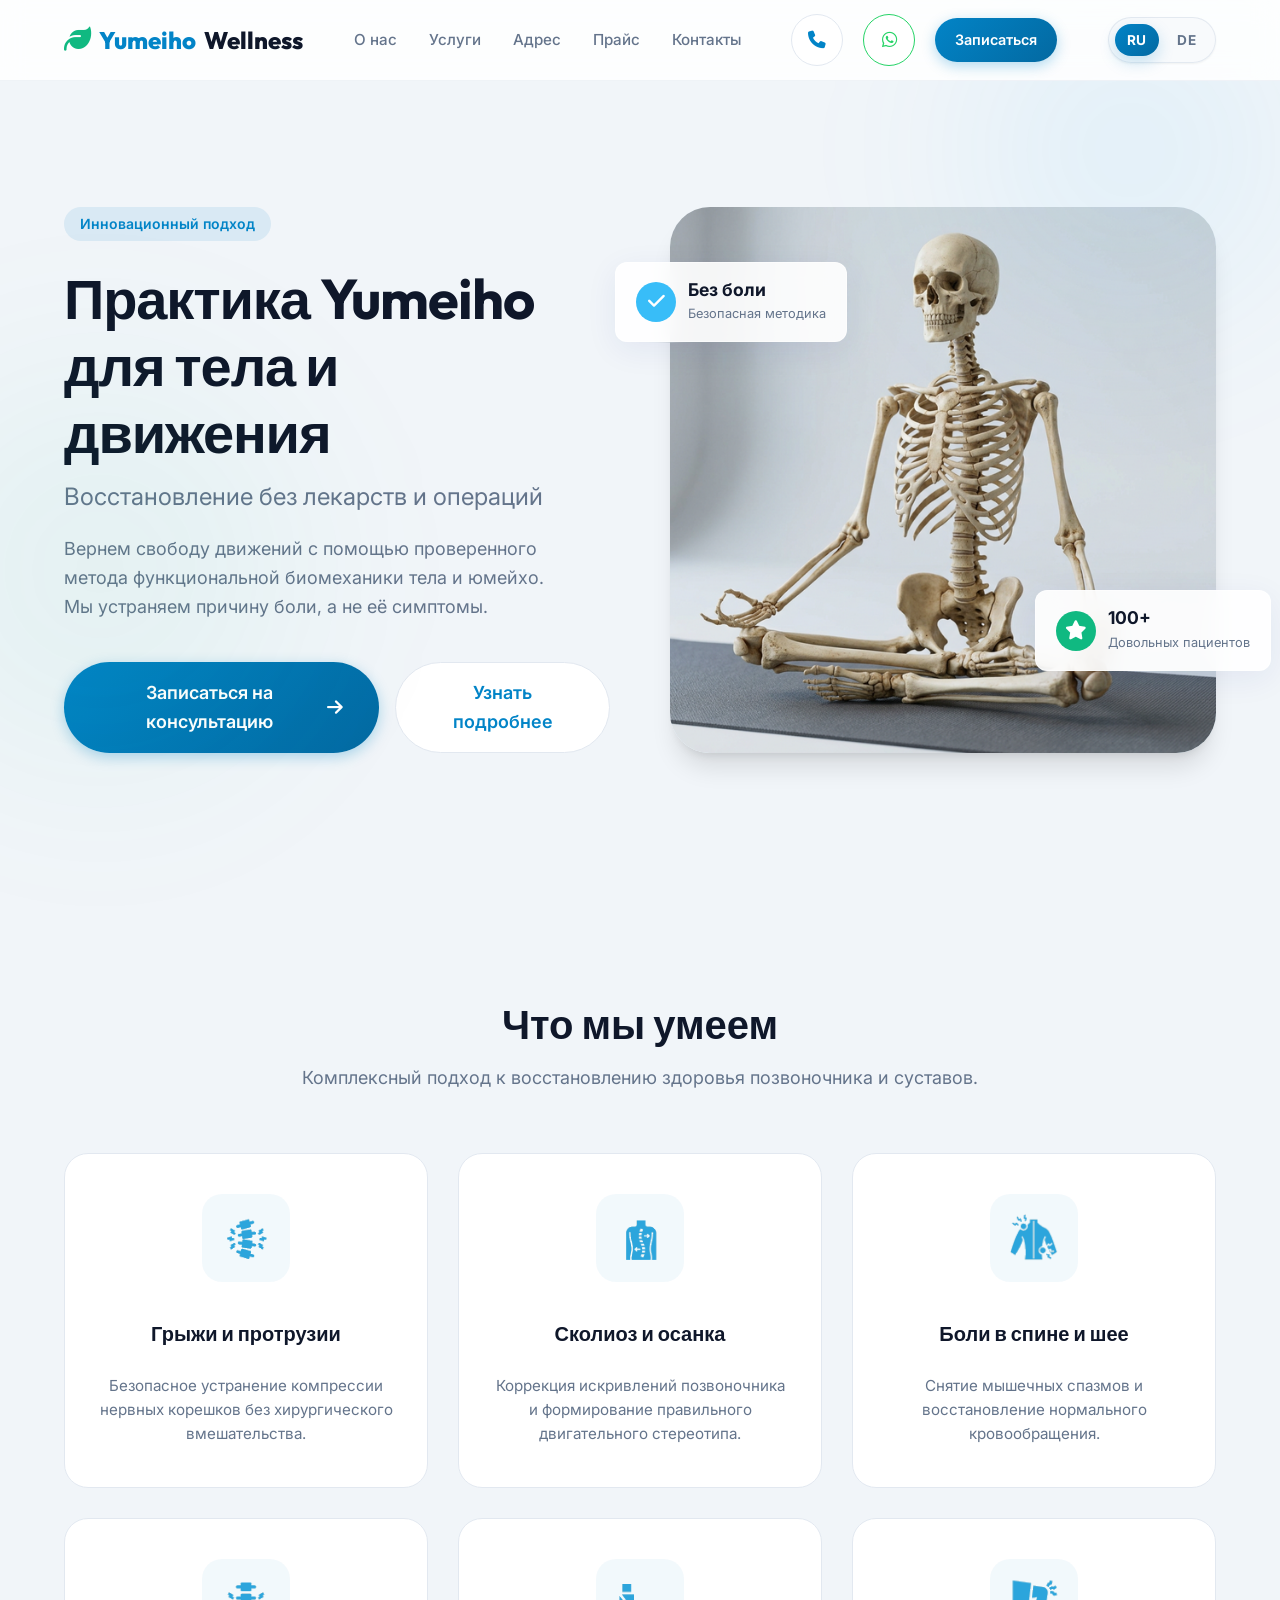
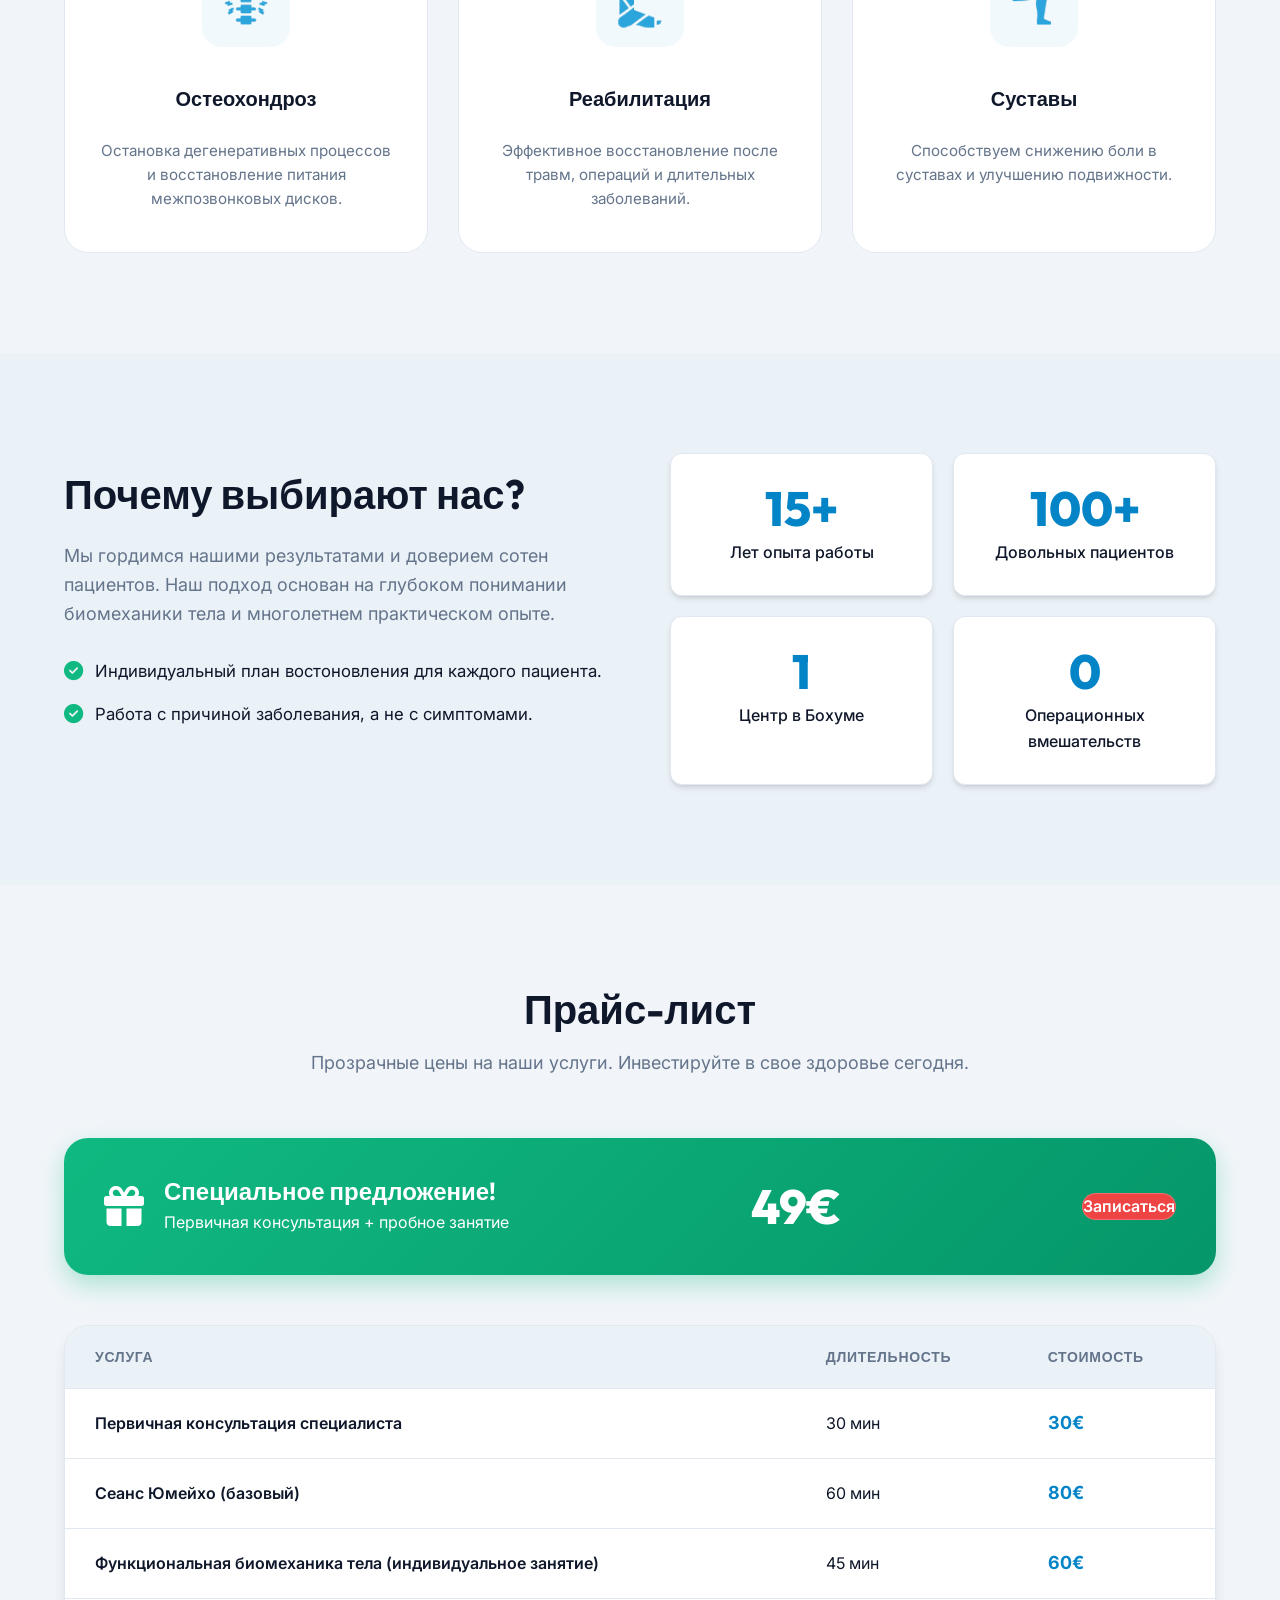
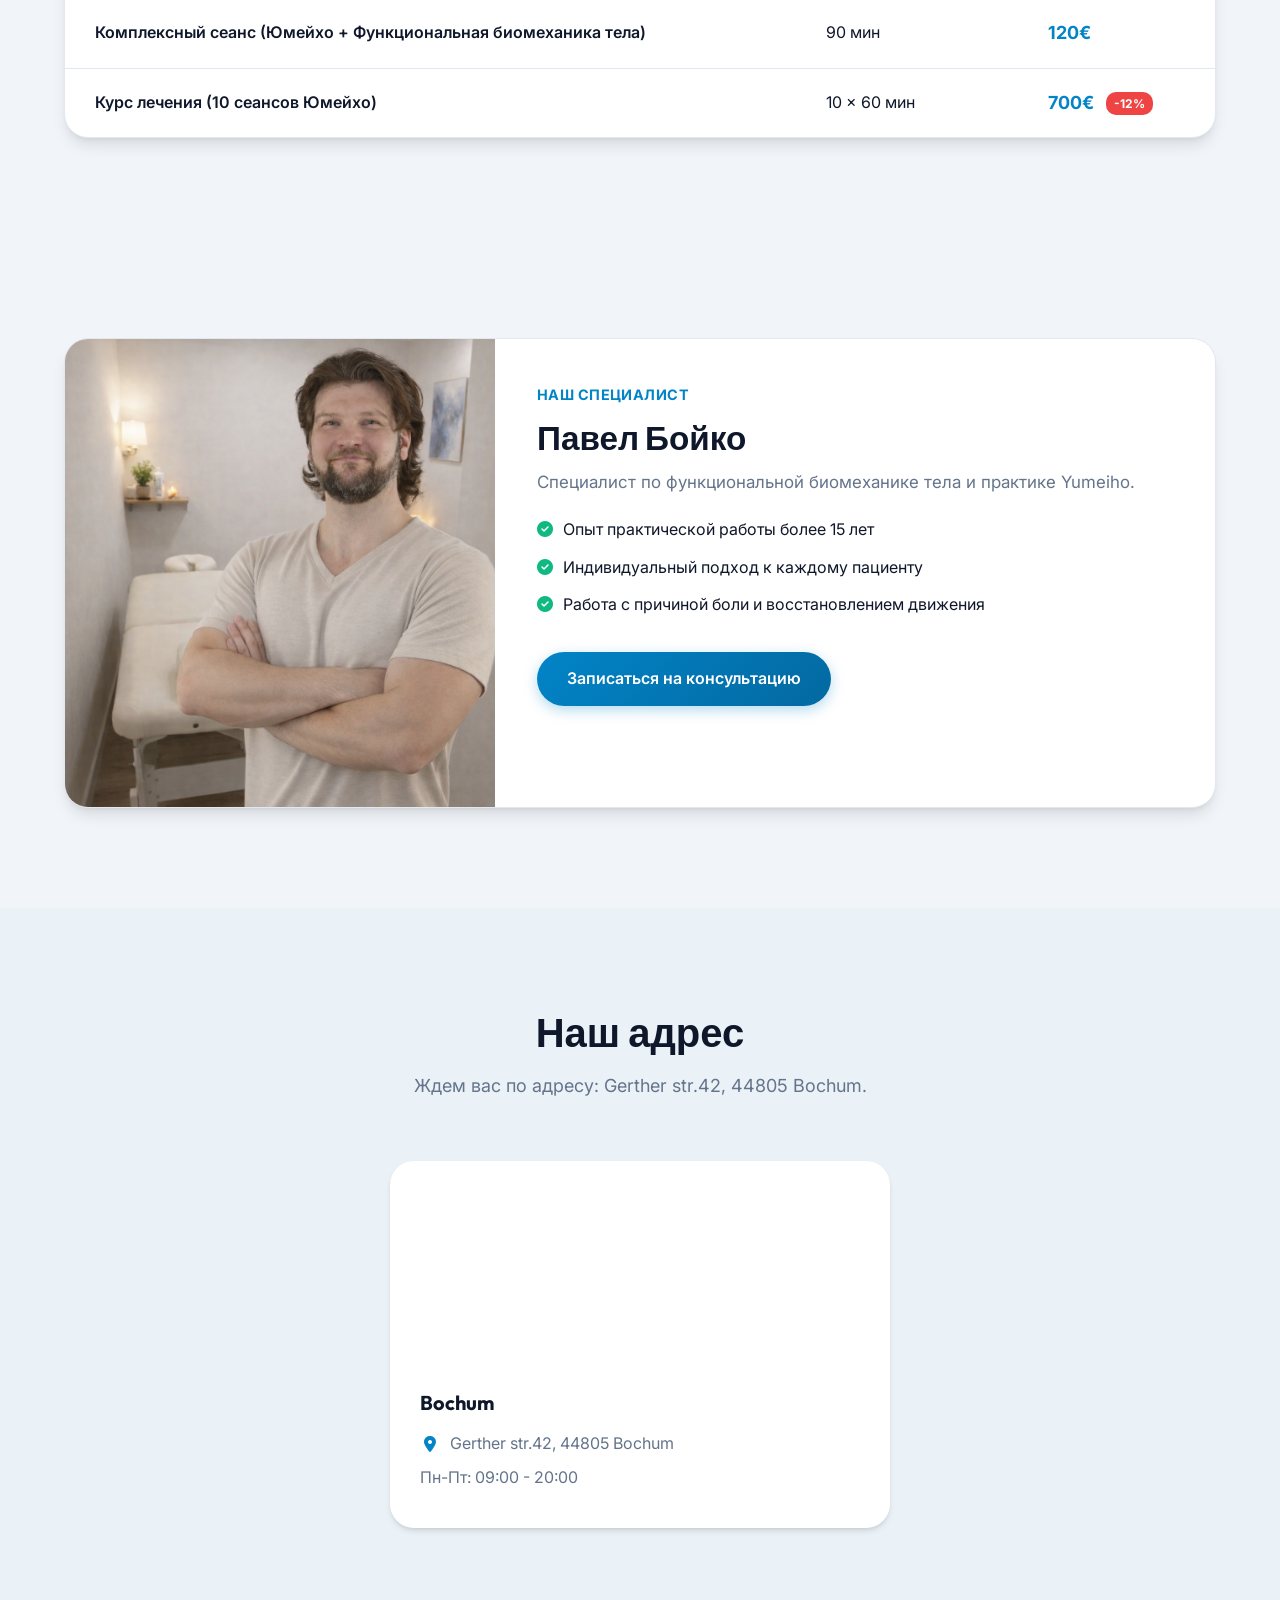
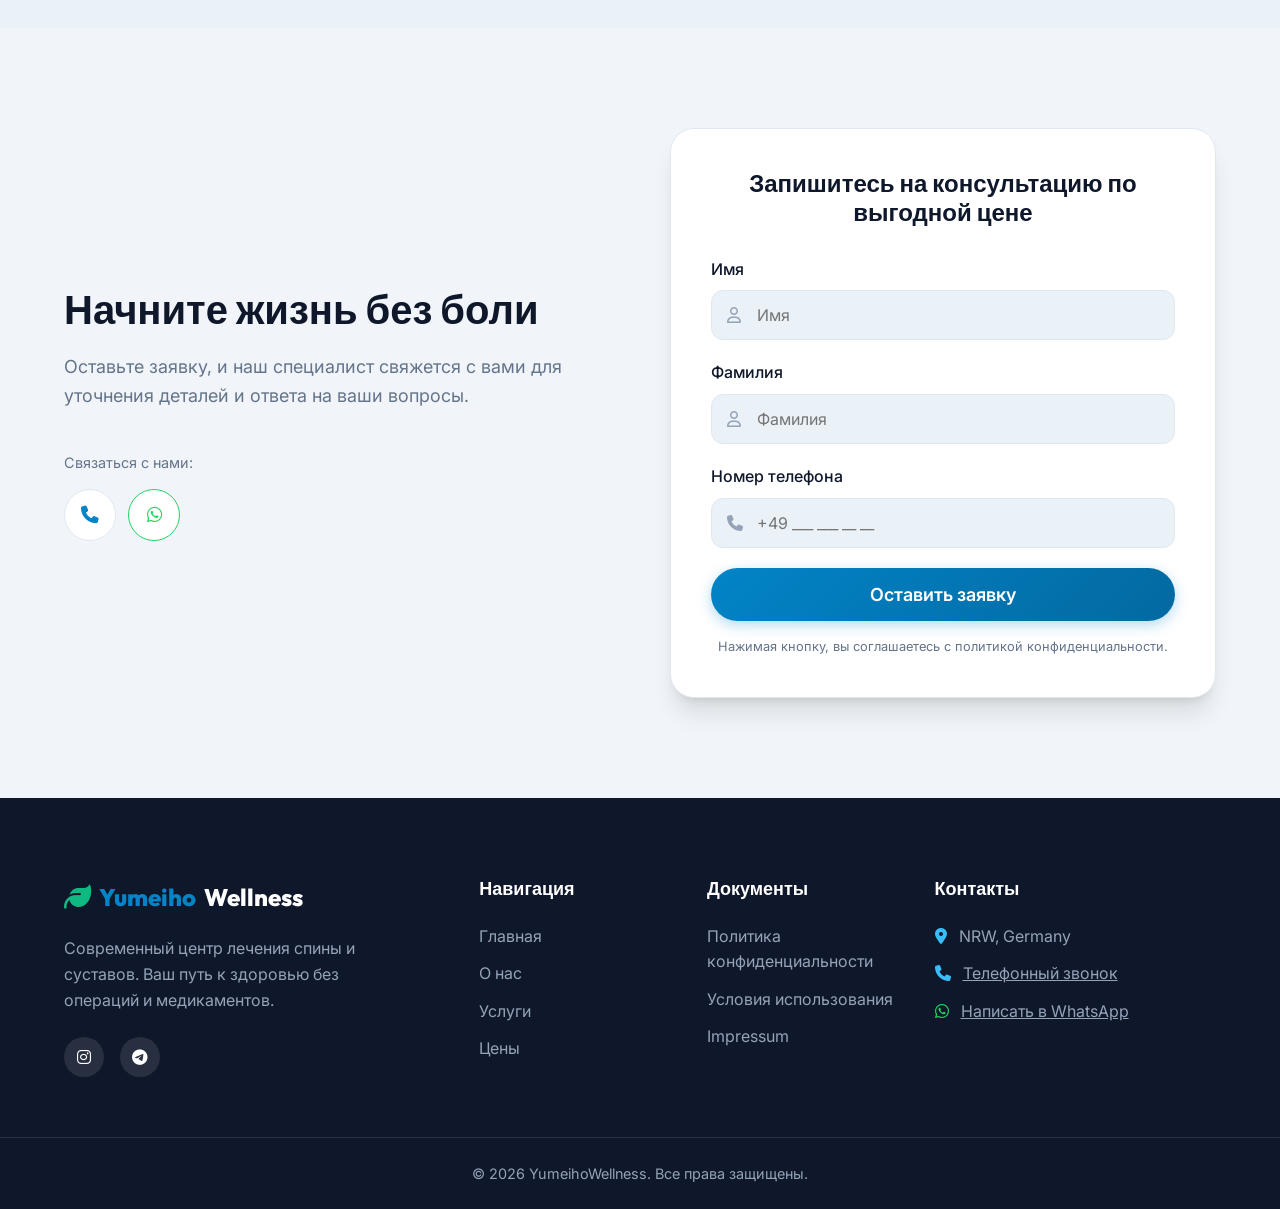
==== commit ffc96af2: "Add cache-busting for CSS and JS assets" ====
--- a/index.html
+++ b/index.html
@@ -16,7 +16,7 @@
     <!-- FontAwesome for Icons -->
     <link rel="stylesheet" href="https://cdnjs.cloudflare.com/ajax/libs/font-awesome/6.4.0/css/all.min.css">
     <!-- Custom CSS -->
-    <link rel="stylesheet" href="styles.css">
+    <link rel="stylesheet" href="styles.css?v=20260324b">
 </head>
 
 <body>
@@ -415,7 +415,7 @@
         </div>
     </footer>
 
-    <script src="script.js"></script>
+    <script src="script.js?v=20260324b"></script>
 </body>
 
 </html>
--- a/styles.css
+++ b/styles.css
@@ -9,8 +9,8 @@
     /* Soft Green */
     --secondary-hover: #059669;
 
-    --bg-main: #ffffff;
-    --bg-light: #f8fafc;
+    --bg-main: #f1f5f9;
+    --bg-light: #eaf1f7;
     --bg-card: #ffffff;
 
     --text-main: #0f172a;
@@ -879,6 +879,9 @@
 
 .specialist-cta {
     align-self: flex-start;
+    padding: 14px 30px;
+    margin-top: 4px;
+    min-height: 52px;
 }
 
 /* Locations */
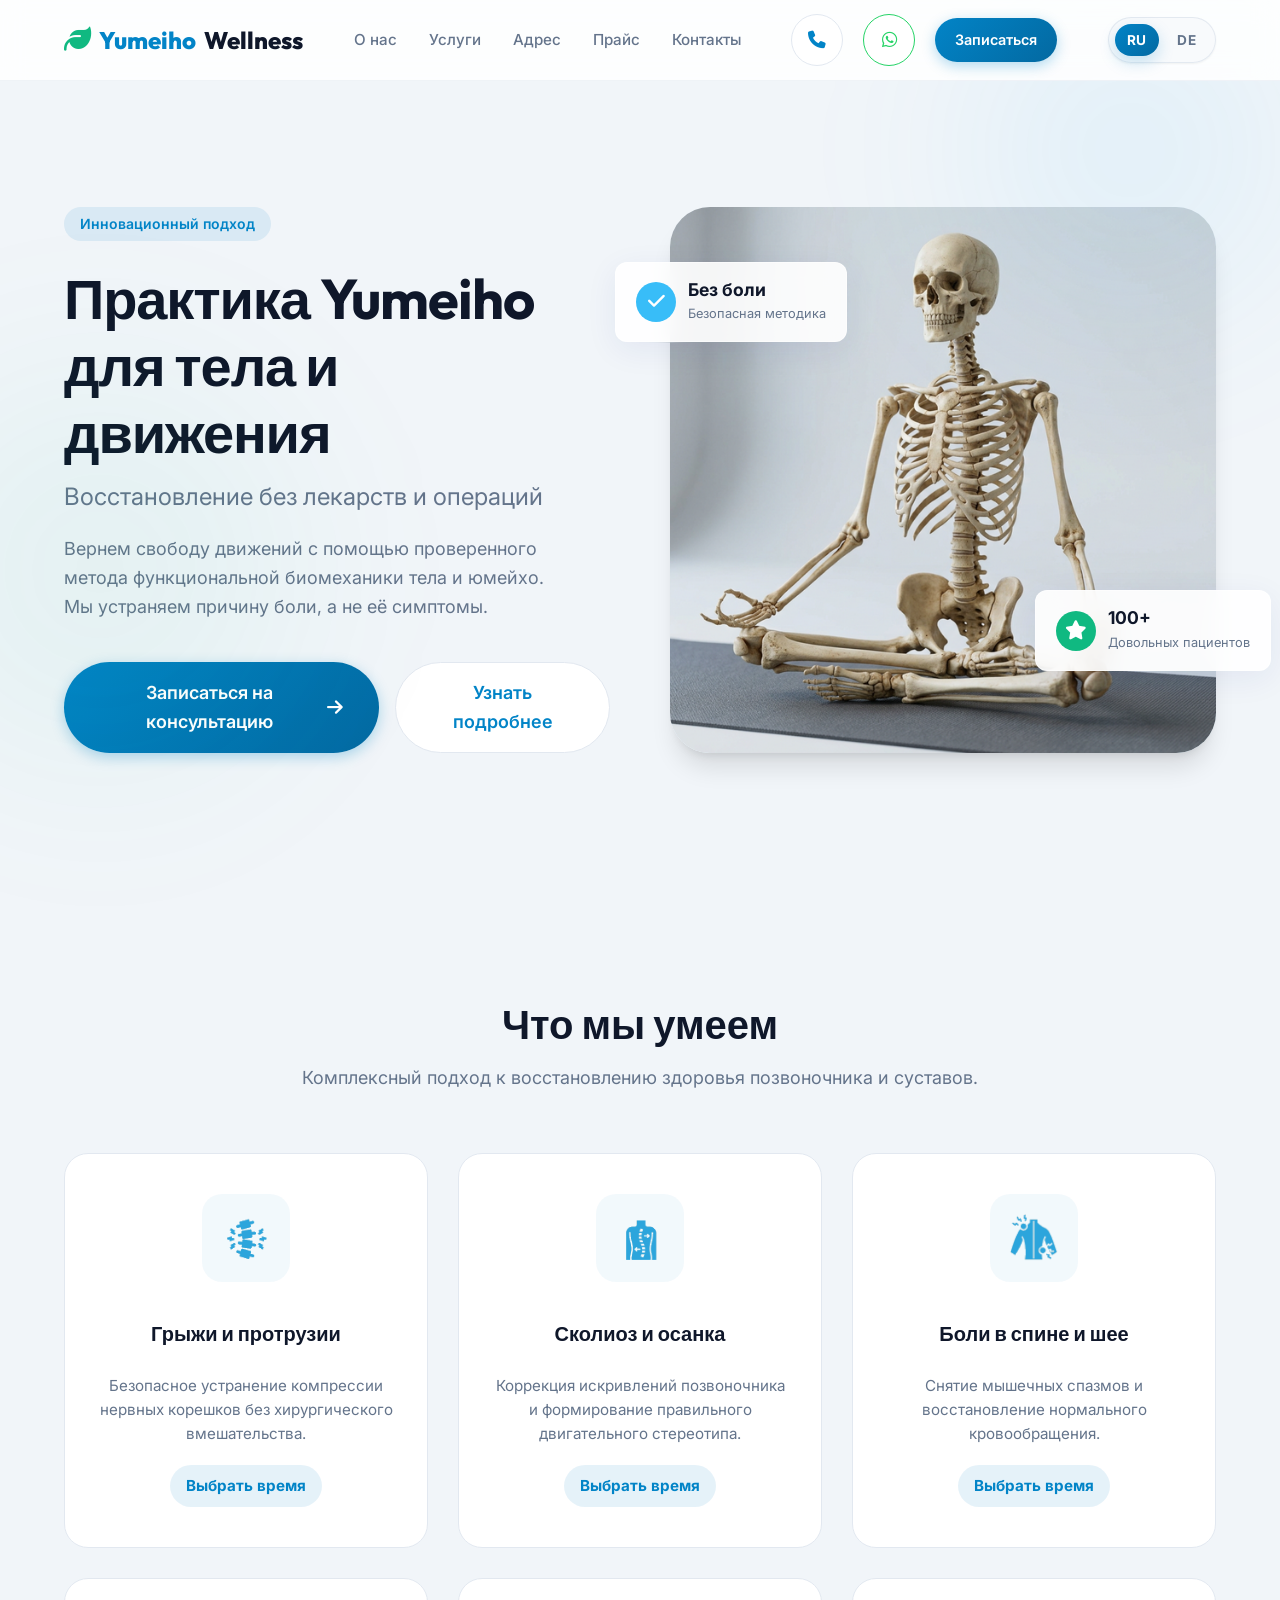
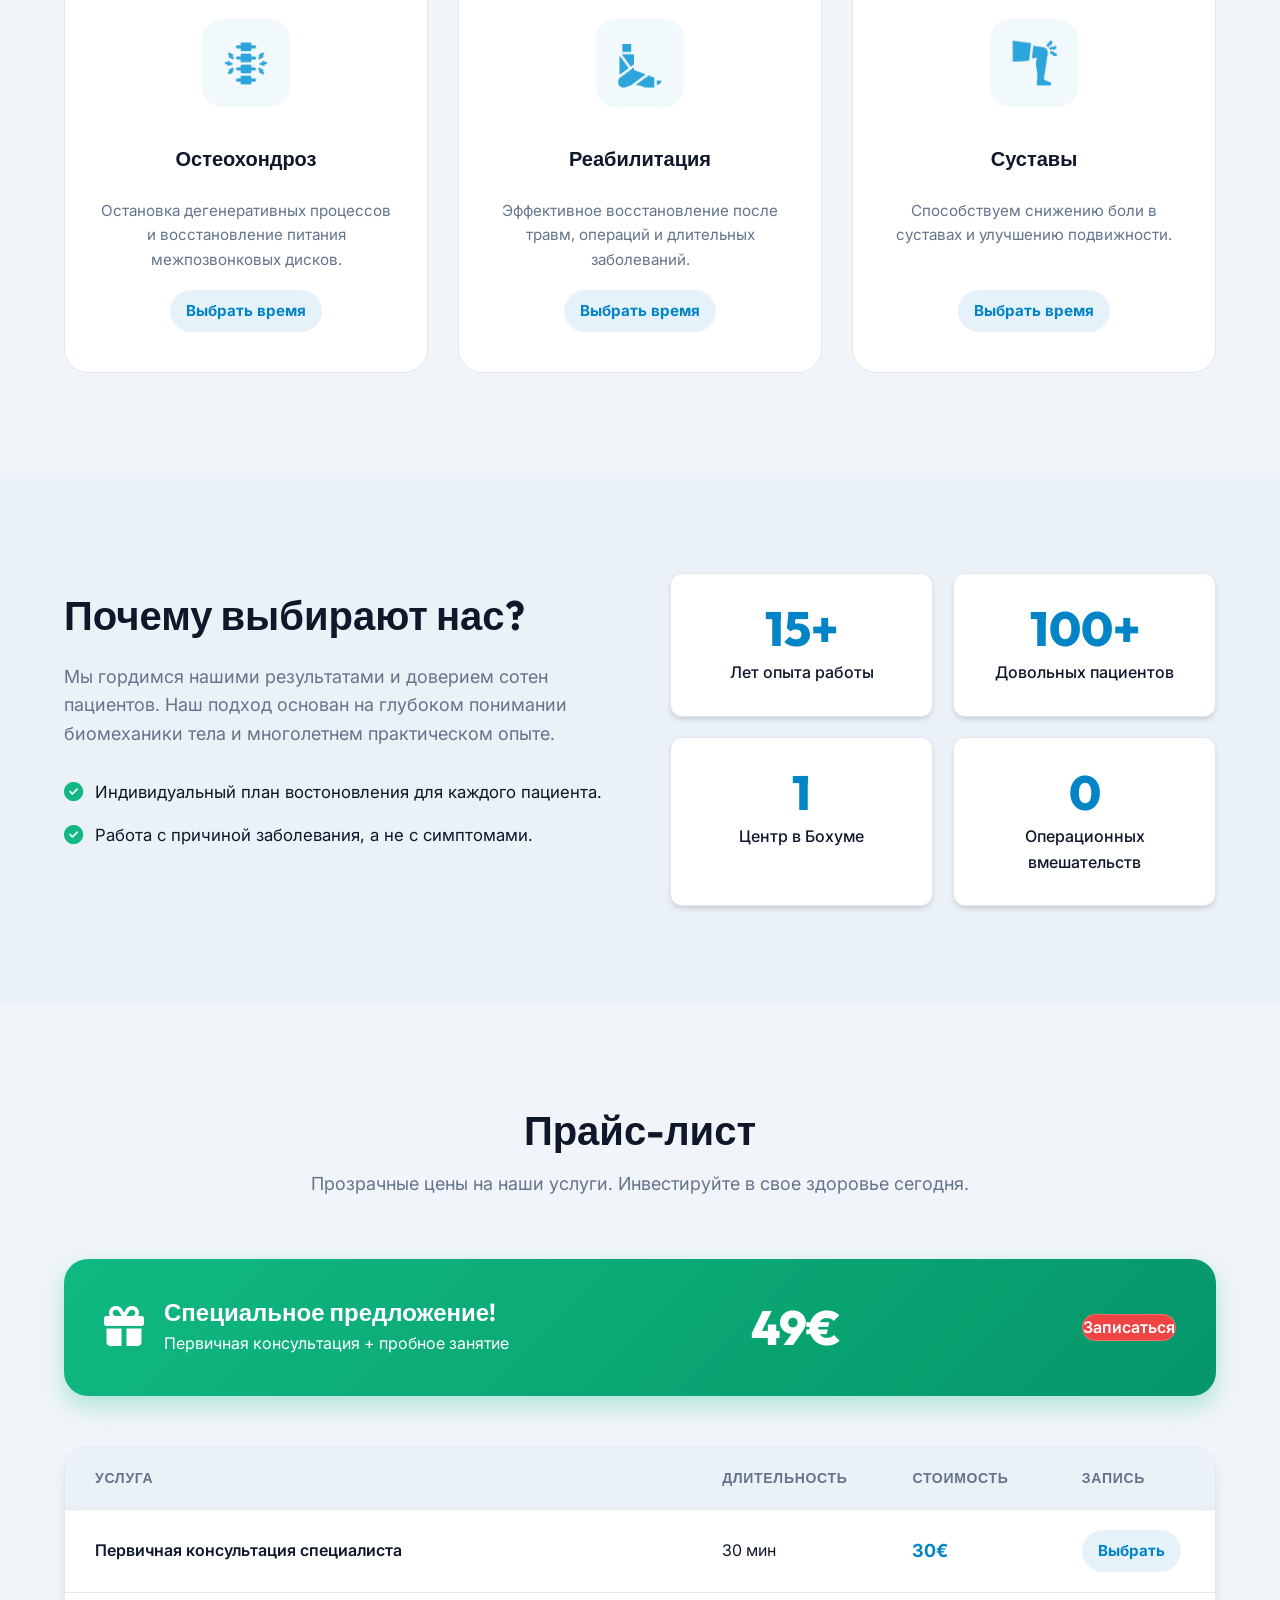
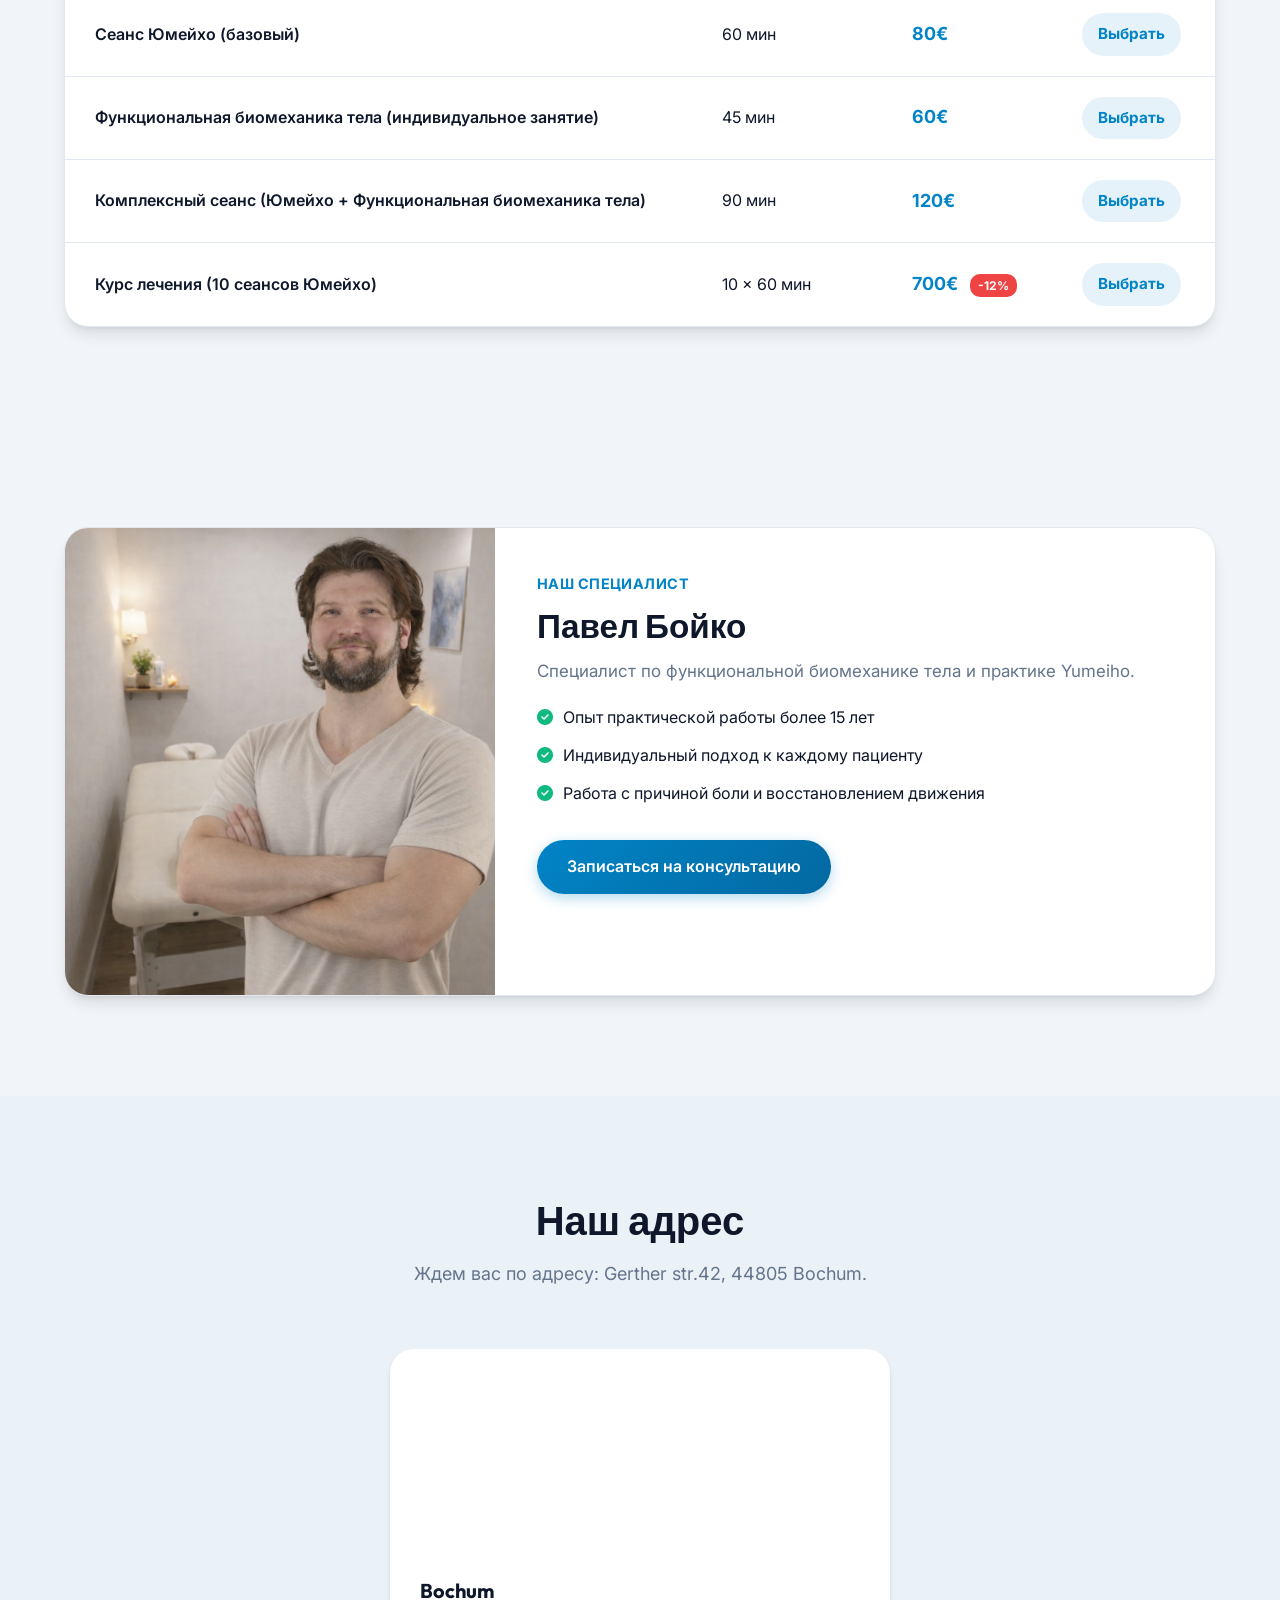
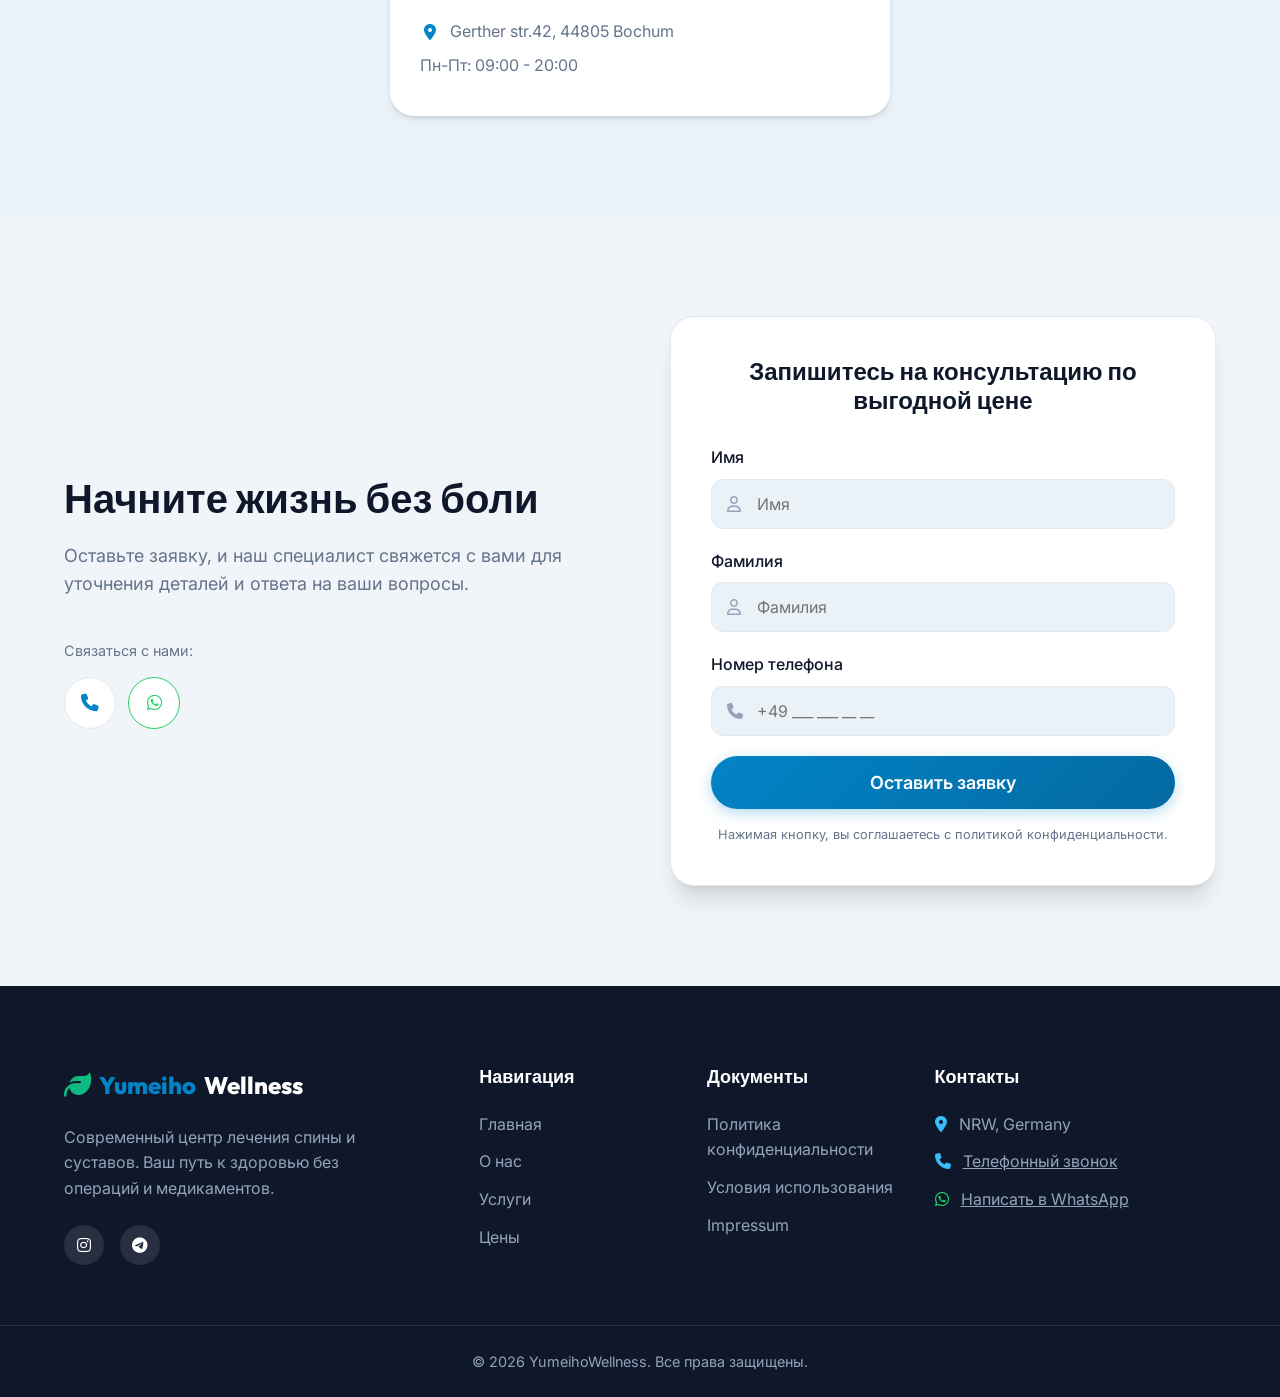
==== commit 8d76695c: "Sync production site and add automatic voucher checkout" ====
--- a/index.html
+++ b/index.html
@@ -46,7 +46,7 @@
                     <a href="tel:+4915237241232" class="btn btn-secondary btn-block icon-only-btn" aria-label="Звонок" title="Звонок"><i class="fa-solid fa-phone"></i></a>
                     <a href="https://wa.me/4915237241232" class="btn btn-whatsapp btn-block icon-only-btn" aria-label="WhatsApp" title="WhatsApp"><i
                             class="fa-brands fa-whatsapp"></i></a>
-                    <a href="#contact" class="btn btn-primary btn-block">Записаться</a>
+                    <a href="booking.html?service=trial" class="btn btn-primary btn-block">Записаться</a>
                 </div>
             </nav>
 
@@ -55,7 +55,7 @@
                         class="fa-solid fa-phone"></i></a>
                 <a href="https://wa.me/4915237241232" class="btn btn-whatsapp btn-sm icon-only-btn" aria-label="WhatsApp" title="Написать в WhatsApp"><i
                         class="fa-brands fa-whatsapp"></i></a>
-                <a href="#contact" class="btn btn-primary btn-sm">Записаться</a>
+                <a href="booking.html?service=trial" class="btn btn-primary btn-sm">Записаться</a>
             </div>
 
             <div class="lang-switcher desktop-only" aria-label="Language switcher">
@@ -80,7 +80,7 @@
                     <p class="hero-text">Вернем свободу движений с помощью проверенного метода функциональной биомеханики тела и
                         юмейхо. Мы устраняем причину боли, а не её симптомы.</p>
                     <div class="hero-buttons">
-                        <a href="#contact" class="btn btn-primary btn-lg">Записаться на консультацию <i
+                        <a href="booking.html?service=trial" class="btn btn-primary btn-lg">Записаться на консультацию <i
                                 class="fa-solid fa-arrow-right"></i></a>
                         <a href="#services" class="btn btn-secondary btn-lg">Узнать подробнее</a>
                     </div>
@@ -123,34 +123,40 @@
                         <h3 class="service-title">Грыжи и протрузии</h3>
                         <p class="service-desc">Безопасное устранение компрессии нервных корешков без хирургического
                             вмешательства.</p>
+                        <a href="booking.html?service=yumeiho-basic" class="service-book-link">Выбрать время</a>
                     </div>
                     <div class="service-card">
                         <div class="service-icon"><img src="service-scoliosis.png" alt="Сколиоз и осанка"></div>
                         <h3 class="service-title">Сколиоз и осанка</h3>
                         <p class="service-desc">Коррекция искривлений позвоночника и формирование правильного
                             двигательного стереотипа.</p>
+                        <a href="booking.html?service=biomechanics" class="service-book-link">Выбрать время</a>
                     </div>
                     <div class="service-card">
                         <div class="service-icon"><img src="service-backpain.png" alt="Боли в спине и шее"></div>
                         <h3 class="service-title">Боли в спине и шее</h3>
                         <p class="service-desc">Снятие мышечных спазмов и восстановление нормального кровообращения.</p>
+                        <a href="booking.html?service=yumeiho-basic" class="service-book-link">Выбрать время</a>
                     </div>
                     <div class="service-card">
                         <div class="service-icon"><img src="service-osteochondrosis.png" alt="Остеохондроз"></div>
                         <h3 class="service-title">Остеохондроз</h3>
                         <p class="service-desc">Остановка дегенеративных процессов и восстановление питания
                             межпозвонковых дисков.</p>
+                        <a href="booking.html?service=complex" class="service-book-link">Выбрать время</a>
                     </div>
                     <div class="service-card">
                         <div class="service-icon"><img src="service-rehab.png" alt="Реабилитация"></div>
                         <h3 class="service-title">Реабилитация</h3>
                         <p class="service-desc">Эффективное восстановление после травм, операций и длительных
                             заболеваний.</p>
+                        <a href="booking.html?service=biomechanics" class="service-book-link">Выбрать время</a>
                     </div>
                     <div class="service-card">
                         <div class="service-icon"><img src="service-joints.png" alt="Суставы"></div>
                         <h3 class="service-title">Суставы</h3>
                         <p class="service-desc">Способствуем снижению боли в суставах и улучшению подвижности.</p>
+                        <a href="booking.html?service=yumeiho-basic" class="service-book-link">Выбрать время</a>
                     </div>
                 </div>
             </div>
@@ -211,7 +217,7 @@
                         </div>
                     </div>
                     <div class="offer-price">49€</div>
-                    <a href="#contact" class="btn btn-white btn-offer-pulse">Записаться</a>
+                    <a href="booking.html?service=trial" class="btn btn-white btn-offer-pulse">Записаться</a>
                 </div>
 
                 <div class="table-container">
@@ -221,6 +227,7 @@
                                 <th>Услуга</th>
                                 <th>Длительность</th>
                                 <th>Стоимость</th>
+                                <th>Запись</th>
                             </tr>
                         </thead>
                         <tbody>
@@ -228,26 +235,31 @@
                                 <td data-label="Услуга">Первичная консультация специалиста</td>
                                 <td data-label="Длительность">30 мин</td>
                                 <td data-label="Стоимость">30€</td>
+                                <td data-label="Запись"><a href="booking.html?service=consultation" class="price-book-link">Выбрать</a></td>
                             </tr>
                             <tr>
                                 <td data-label="Услуга">Сеанс Юмейхо (базовый)</td>
                                 <td data-label="Длительность">60 мин</td>
                                 <td data-label="Стоимость">80€</td>
+                                <td data-label="Запись"><a href="booking.html?service=yumeiho-basic" class="price-book-link">Выбрать</a></td>
                             </tr>
                             <tr>
                                 <td data-label="Услуга">Функциональная биомеханика тела (индивидуальное занятие)</td>
                                 <td data-label="Длительность">45 мин</td>
                                 <td data-label="Стоимость">60€</td>
+                                <td data-label="Запись"><a href="booking.html?service=biomechanics" class="price-book-link">Выбрать</a></td>
                             </tr>
                             <tr>
                                 <td data-label="Услуга">Комплексный сеанс (Юмейхо + Функциональная биомеханика тела)</td>
                                 <td data-label="Длительность">90 мин</td>
                                 <td data-label="Стоимость">120€</td>
+                                <td data-label="Запись"><a href="booking.html?service=complex" class="price-book-link">Выбрать</a></td>
                             </tr>
                             <tr>
                                 <td data-label="Услуга">Курс лечения (10 сеансов Юмейхо)</td>
                                 <td data-label="Длительность">10 × 60 мин</td>
                                 <td data-label="Стоимость">700€ <span class="discount">-12%</span></td>
+                                <td data-label="Запись"><a href="booking.html?service=course" class="price-book-link">Выбрать</a></td>
                             </tr>
                         </tbody>
                     </table>
@@ -275,7 +287,7 @@
                             <li><i class="fa-solid fa-circle-check"></i> <span>Работа с причиной боли и восстановлением
                                     движения</span></li>
                         </ul>
-                        <a href="#contact" class="btn btn-primary specialist-cta">Записаться на консультацию</a>
+                        <a href="booking.html?service=trial" class="btn btn-primary specialist-cta">Записаться на консультацию</a>
                     </div>
                 </div>
             </div>
--- a/styles.css
+++ b/styles.css
@@ -788,10 +788,39 @@
     color: var(--text-main);
 }
 
-.pricing-table td:last-child {
+.pricing-table td:nth-child(3) {
     font-weight: 700;
     color: var(--primary);
     font-size: 1.125rem;
+}
+
+.service-book-link,
+.price-book-link {
+    display: inline-flex;
+    align-items: center;
+    justify-content: center;
+    min-height: 38px;
+    padding: 9px 16px;
+    border-radius: 999px;
+    background: rgba(2, 132, 199, 0.1);
+    color: var(--primary);
+    font-weight: 700;
+    font-size: 0.95rem;
+}
+
+.service-book-link {
+    margin-top: 18px;
+}
+
+.service-book-link:hover,
+.price-book-link:hover {
+    background: var(--primary);
+    color: white;
+    transform: translateY(-2px);
+}
+
+.pricing-table td:last-child {
+    white-space: nowrap;
 }
 
 .discount {
@@ -1053,6 +1082,443 @@
     text-align: center;
 }
 
+/* Booking */
+.booking-page {
+    min-height: 100vh;
+}
+
+.booking-header {
+    background: rgba(255, 255, 255, 0.96);
+    box-shadow: var(--shadow-sm);
+}
+
+.booking-main {
+    padding-top: 84px;
+}
+
+.booking-shell {
+    padding: 56px 0 80px;
+}
+
+.booking-layout {
+    display: grid;
+    grid-template-columns: minmax(0, 1fr) 360px;
+    gap: 28px;
+    align-items: start;
+}
+
+.booking-panel,
+.booking-summary {
+    background: var(--bg-card);
+    border: 1px solid var(--border);
+    border-radius: var(--radius-lg);
+    box-shadow: var(--shadow-lg);
+}
+
+.booking-panel {
+    padding: 34px;
+}
+
+.back-link {
+    display: inline-flex;
+    align-items: center;
+    gap: 8px;
+    margin-bottom: 24px;
+    color: var(--primary);
+    font-weight: 700;
+}
+
+.booking-kicker,
+.summary-label {
+    color: var(--secondary);
+    font-size: 0.82rem;
+    font-weight: 800;
+    letter-spacing: 0.08em;
+    text-transform: uppercase;
+}
+
+.booking-panel h1 {
+    margin: 8px 0 12px;
+    font-size: 2.45rem;
+}
+
+.booking-intro {
+    max-width: 680px;
+    margin-bottom: 30px;
+    color: var(--text-muted);
+    font-size: 1.06rem;
+}
+
+.booking-fieldset {
+    margin: 0 0 30px;
+    border: 0;
+}
+
+.booking-fieldset legend {
+    margin-bottom: 14px;
+    font-family: var(--font-heading);
+    font-weight: 700;
+    font-size: 1.2rem;
+}
+
+.service-options {
+    display: grid;
+    grid-template-columns: repeat(2, minmax(0, 1fr));
+    gap: 12px;
+}
+
+.service-option,
+.slot-option {
+    display: flex;
+    align-items: center;
+    gap: 12px;
+    border: 1px solid var(--border);
+    border-radius: var(--radius-md);
+    background: var(--bg-light);
+    cursor: pointer;
+    transition: var(--transition);
+}
+
+.service-option {
+    justify-content: space-between;
+    min-height: 92px;
+    padding: 16px;
+}
+
+.service-option input,
+.slot-option input {
+    width: 18px;
+    height: 18px;
+    accent-color: var(--primary);
+    flex: 0 0 auto;
+}
+
+.service-option span {
+    display: grid;
+    gap: 4px;
+    flex: 1;
+}
+
+.service-option strong {
+    line-height: 1.25;
+}
+
+.service-option small {
+    color: var(--text-muted);
+}
+
+.service-option b {
+    color: var(--primary);
+    font-size: 1.15rem;
+}
+
+.service-option.is-selected,
+.slot-option.is-selected {
+    border-color: var(--primary);
+    background: white;
+    box-shadow: 0 0 0 4px rgba(2, 132, 199, 0.1);
+}
+
+.wheel-picker {
+    display: grid;
+    grid-template-columns: minmax(0, 1fr) 150px;
+    gap: 14px;
+    margin-bottom: 12px;
+    padding: 16px;
+    border: 1px solid var(--border);
+    border-radius: var(--radius-lg);
+    background: linear-gradient(180deg, #ffffff 0%, var(--bg-light) 100%);
+    overflow: hidden;
+}
+
+.wheel-column {
+    position: relative;
+    min-width: 0;
+}
+
+.wheel-column::after {
+    content: "";
+    position: absolute;
+    left: 0;
+    right: 0;
+    top: 135px;
+    height: 50px;
+    border: 1px solid rgba(2, 132, 199, 0.22);
+    border-radius: var(--radius-md);
+    background: rgba(2, 132, 199, 0.08);
+    pointer-events: none;
+}
+
+.wheel-label {
+    display: block;
+    margin-bottom: 10px;
+    color: var(--text-muted);
+    font-size: 0.82rem;
+    font-weight: 800;
+    letter-spacing: 0.05em;
+    text-transform: uppercase;
+}
+
+.wheel-list {
+    height: 250px;
+    padding: 100px 0;
+    overflow-y: auto;
+    scroll-snap-type: y mandatory;
+    scrollbar-width: none;
+    overscroll-behavior: contain;
+    border-radius: var(--radius-md);
+    mask-image: linear-gradient(to bottom, transparent 0, black 25%, black 75%, transparent 100%);
+}
+
+.wheel-list::-webkit-scrollbar {
+    display: none;
+}
+
+.wheel-item {
+    width: 100%;
+    height: 50px;
+    display: flex;
+    align-items: center;
+    justify-content: center;
+    border: 0;
+    background: transparent;
+    color: var(--text-muted);
+    font-family: var(--font-body);
+    font-size: 1rem;
+    font-weight: 700;
+    scroll-snap-align: center;
+    cursor: pointer;
+    transition: color 0.18s ease, transform 0.18s ease;
+}
+
+.wheel-item.is-selected {
+    color: var(--primary);
+    transform: scale(1.08);
+}
+
+.wheel-empty {
+    min-height: 50px;
+    padding: 12px;
+    color: var(--text-muted);
+    display: flex;
+    align-items: center;
+    justify-content: center;
+    text-align: center;
+    font-weight: 700;
+}
+
+.wheel-selection {
+    display: none;
+}
+
+.date-window-note {
+    margin-bottom: 14px;
+    color: var(--text-muted);
+    font-size: 0.92rem;
+}
+
+.slot-option {
+    min-height: 52px;
+    padding: 12px 14px;
+    font-weight: 700;
+}
+
+.form-row {
+    display: grid;
+    grid-template-columns: repeat(2, minmax(0, 1fr));
+    gap: 16px;
+}
+
+.booking-summary {
+    position: sticky;
+    top: 104px;
+    padding: 26px;
+}
+
+.booking-summary h2 {
+    margin: 8px 0 22px;
+    font-size: 1.45rem;
+}
+
+.summary-line,
+.summary-total {
+    display: flex;
+    justify-content: space-between;
+    gap: 18px;
+    padding: 14px 0;
+    border-top: 1px solid var(--border);
+}
+
+.summary-line span,
+.summary-total span {
+    color: var(--text-muted);
+}
+
+.summary-total strong {
+    color: var(--primary);
+    font-size: 1.7rem;
+}
+
+.summary-note {
+    margin-top: 16px;
+    color: var(--text-muted);
+    font-size: 0.9rem;
+    text-align: center;
+}
+
+.payment-status {
+    margin-bottom: 20px;
+    padding: 16px 18px;
+    border-radius: var(--radius-md);
+    font-weight: 700;
+}
+
+.payment-status.is-success {
+    background: rgba(16, 185, 129, 0.12);
+    color: #047857;
+}
+
+.payment-status.is-warning {
+    background: rgba(245, 158, 11, 0.14);
+    color: #92400e;
+}
+
+.payment-status.is-error {
+    background: rgba(239, 68, 68, 0.12);
+    color: #b91c1c;
+}
+
+.admin-panel {
+    max-width: 820px;
+    margin: 0 auto;
+    padding: 34px;
+    background: var(--bg-card);
+    border: 1px solid var(--border);
+    border-radius: var(--radius-lg);
+    box-shadow: var(--shadow-lg);
+}
+
+.admin-header {
+    margin-bottom: 24px;
+}
+
+.admin-header h1 {
+    margin: 8px 0 10px;
+    font-size: 2.1rem;
+}
+
+.admin-header p:last-child {
+    color: var(--text-muted);
+}
+
+.admin-token-row,
+.admin-controls {
+    display: grid;
+    grid-template-columns: minmax(0, 1fr) auto;
+    gap: 16px;
+    align-items: end;
+    margin-bottom: 22px;
+}
+
+.admin-slots {
+    display: grid;
+    grid-template-columns: repeat(5, minmax(0, 1fr));
+    gap: 12px;
+}
+
+.admin-bookings-section {
+    margin-top: 34px;
+    padding-top: 26px;
+    border-top: 1px solid var(--border);
+}
+
+.admin-section-head {
+    display: flex;
+    align-items: end;
+    justify-content: space-between;
+    gap: 16px;
+    margin-bottom: 16px;
+}
+
+.admin-section-head h2 {
+    margin: 6px 0 0;
+    font-size: 1.45rem;
+}
+
+.admin-bookings {
+    display: grid;
+    gap: 10px;
+}
+
+.admin-booking {
+    display: grid;
+    grid-template-columns: 1.2fr 1fr 0.8fr;
+    gap: 14px;
+    padding: 14px;
+    border: 1px solid var(--border);
+    border-radius: var(--radius-md);
+    background: var(--bg-light);
+}
+
+.admin-booking strong,
+.admin-booking span {
+    display: block;
+}
+
+.admin-booking span {
+    margin-top: 4px;
+    color: var(--text-muted);
+    font-size: 0.88rem;
+}
+
+.admin-empty {
+    margin: 0;
+    padding: 16px;
+    border: 1px dashed var(--border);
+    border-radius: var(--radius-md);
+    color: var(--text-muted);
+    text-align: center;
+}
+
+.is-error-text {
+    color: #b91c1c;
+}
+
+.admin-slot {
+    min-height: 82px;
+    padding: 12px;
+    border: 1px solid var(--border);
+    border-radius: var(--radius-md);
+    background: var(--bg-light);
+    color: var(--text-main);
+    cursor: pointer;
+    transition: var(--transition);
+}
+
+.admin-slot strong,
+.admin-slot span {
+    display: block;
+}
+
+.admin-slot span {
+    margin-top: 4px;
+    color: var(--text-muted);
+    font-size: 0.86rem;
+}
+
+.admin-slot.is-blocked {
+    border-color: #ef4444;
+    background: rgba(239, 68, 68, 0.12);
+}
+
+.admin-slot.is-blocked strong {
+    color: #b91c1c;
+}
+
+.admin-slot.is-blocked span {
+    color: #b91c1c;
+}
+
 /* Footer */
 .footer {
     background: var(--text-main);
@@ -1180,6 +1646,14 @@
     .about-grid,
     .contact-container {
         grid-template-columns: 1fr;
+    }
+
+    .booking-layout {
+        grid-template-columns: 1fr;
+    }
+
+    .booking-summary {
+        position: static;
     }
 
     .contact-container {
@@ -1497,8 +1971,12 @@
     }
 
     .pricing-table td:first-child,
+    .pricing-table td:nth-child(3) {
+        font-size: 1rem;
+    }
+
     .pricing-table td:last-child {
-        font-size: 1rem;
+        white-space: normal;
     }
 
     .floating-card {
@@ -1580,6 +2058,59 @@
     .contact-form-wrapper {
         padding: 28px 18px;
         border-radius: 22px;
+    }
+
+    .booking-shell {
+        padding: 32px 0 56px;
+    }
+
+    .booking-panel,
+    .booking-summary {
+        border-radius: 16px;
+    }
+
+    .booking-panel {
+        padding: 22px 18px;
+    }
+
+    .booking-panel h1 {
+        font-size: 2rem;
+    }
+
+    .service-options,
+    .form-row {
+        grid-template-columns: 1fr;
+    }
+
+    .wheel-picker {
+        grid-template-columns: minmax(0, 1fr) 112px;
+        gap: 10px;
+        padding: 12px;
+        border-radius: 16px;
+    }
+
+    .wheel-item {
+        font-size: 0.92rem;
+    }
+
+    .service-option {
+        min-height: 82px;
+    }
+
+    .admin-panel {
+        padding: 22px 18px;
+        border-radius: 16px;
+    }
+
+    .admin-token-row,
+    .admin-controls,
+    .admin-slots {
+        grid-template-columns: 1fr;
+    }
+
+    .admin-section-head,
+    .admin-booking {
+        grid-template-columns: 1fr;
     }
 
     .form-title {
